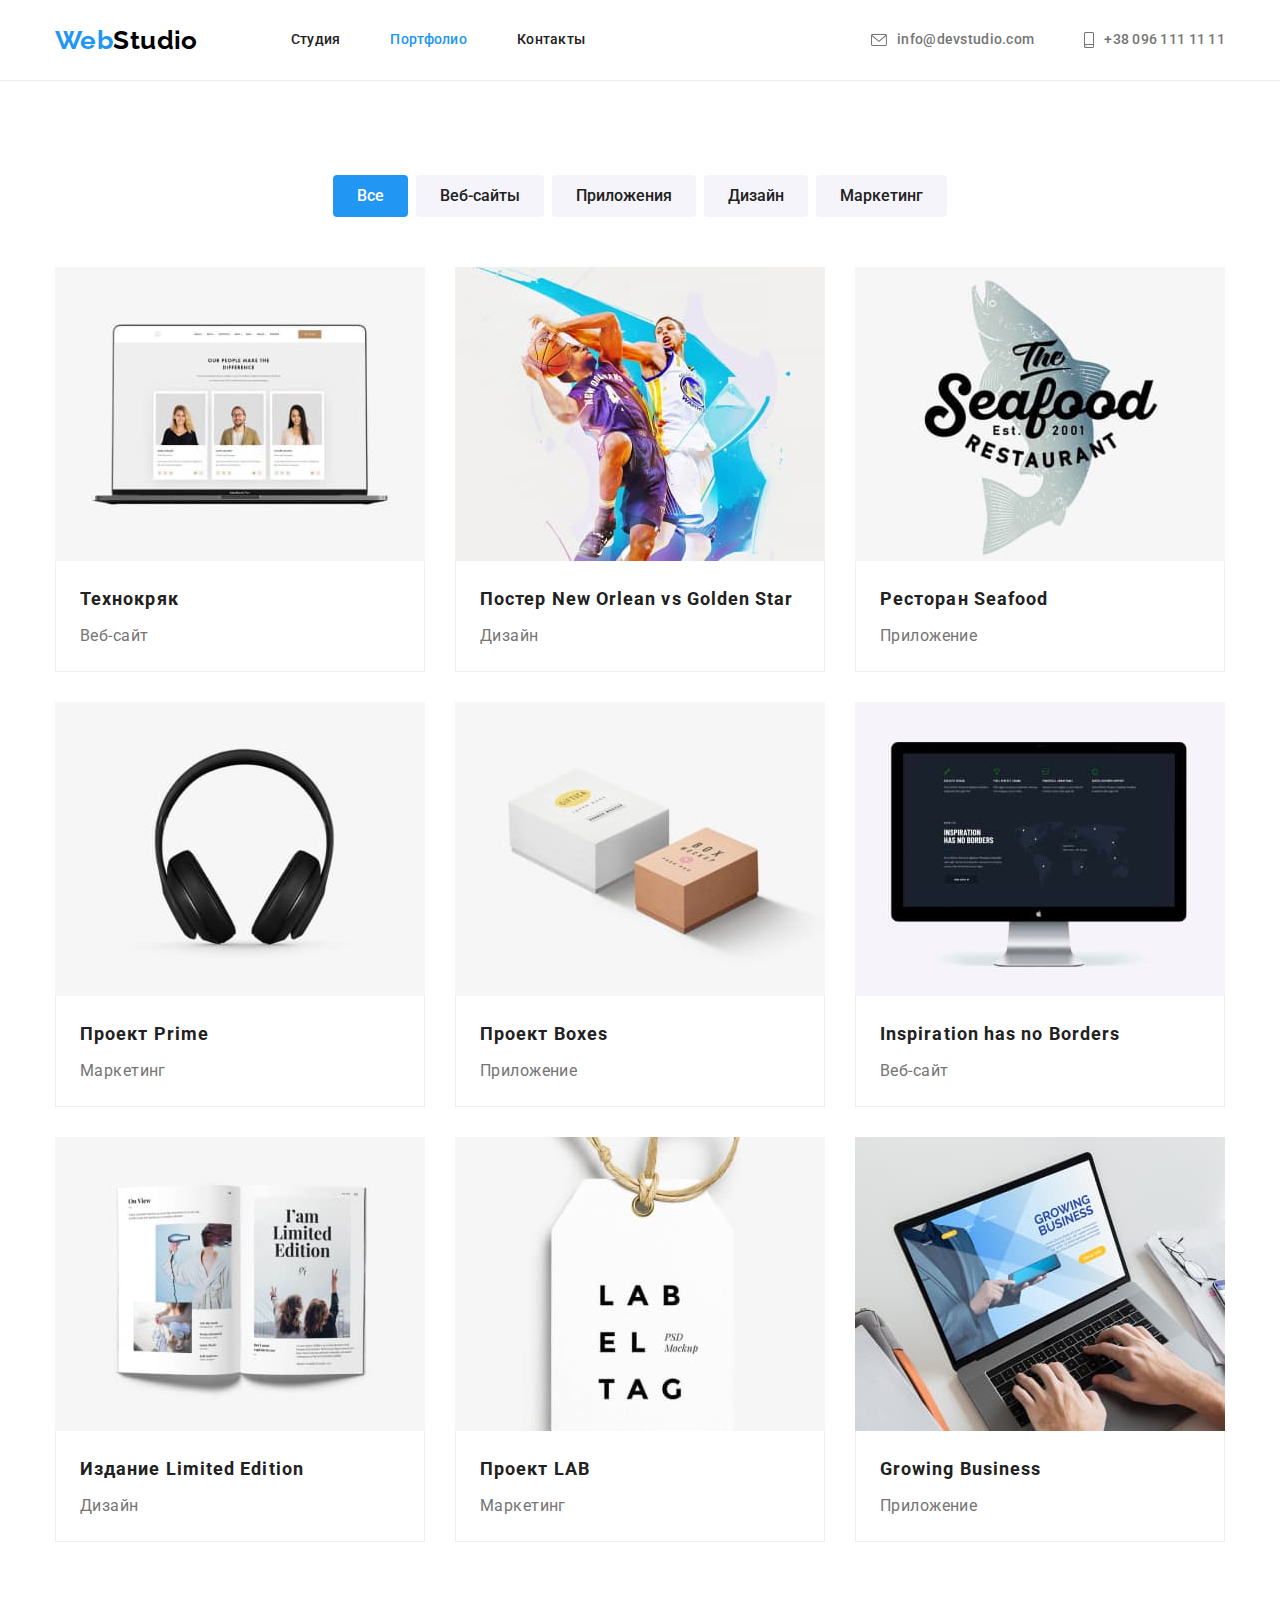
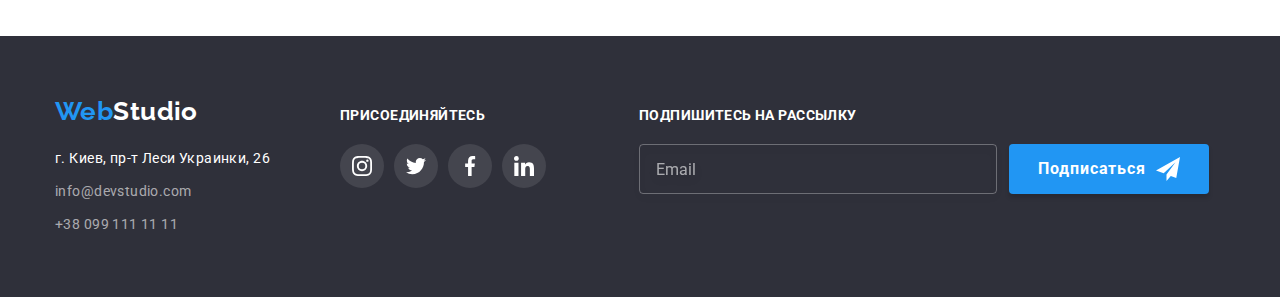
==== portfolio.html @ c987379d "Initial commit" ====
<!DOCTYPE html>
<html lang="ru">
  <head>
    <meta charset="UTF-8" />
    <meta http-equiv="X-UA-Compatible" content="IE=edge" />
    <meta name="viewport" content="width=device-width, initial-scale=1.0" />
    <title>goit-markup-hw-01</title>
    <link rel="preconnect" href="https://fonts.googleapis.com" />
    <link rel="preconnect" href="https://fonts.gstatic.com" crossorigin />

    <!-- Fonts -->
    <link
      href="https://fonts.googleapis.com/css2?family=Raleway:wght@700&family=Roboto:wght@400;500;700&display=swap"
      rel="stylesheet"
    />

    <!-- Modern normalize styles -->
    <link
      rel="stylesheet"
      href="https://cdnjs.cloudflare.com/ajax/libs/modern-normalize/1.1.0/modern-normalize.min.css"
    />

    <!-- Custom styles -->
    <link rel="stylesheet" href="./css/styles.css" />
    <link rel="stylesheet" href="./css/main.min.css" />
  </head>

  <body>
    <!--Section Header  -->

    <header class="header">
      <div class="header__wrapper container">
        <nav class="nav">
          <a class="logo header__logo link" lang="en" href="./index.html"
            ><span class="header__logo--accent">Web</span>Studio</a
          >
          <ul class="nav__list list">
            <li class="nav__item">
              <a class="nav__link link" href="./index.html">Студия </a>
            </li>
            <li class="nav__item">
              <a
                class="nav__link nav__link--current link"
                href="./portfolio.html"
                >Портфолио</a
              >
            </li>
            <li class="nav__item">
              <a class="nav__link link" href="">Контакты</a>
            </li>
          </ul>
        </nav>
        <ul class="header-contacts list">
          <li class="header-contacts__item">
            <a
              class="header-contacts__link link"
              href="mailto:info@devstudio.com"
            >
              <svg class="header-contacts__icon" width="16" height="12">
                <use href="./images/icons.svg#icon-envelope"></use>
              </svg>
              <span>info@devstudio.com</span>
            </a>
          </li>
          <li class="header-contacts__item">
            <a class="header-contacts__link link" href="tel:+380961111111">
              <svg class="header-contacts__icon" width="10" height="16">
                <use href="./images/icons.svg#icon-smartphone"></use>
              </svg>
              <span>+38 096 111 11 11</span>
            </a>
          </li>
        </ul>
      </div>
    </header>

    <!-- Section Unique  content -->

    <main>
      <!-- Examples of works -->

      <section class="works-examples">
        <div class="container">
          <h1 class="visually-hidden">Примеры работ</h1>
          <ul class="list button-list">
            <li class="button-item">
              <button class="btn-wrk-exmpl active-btn" type="button">
                Все
              </button>
            </li>
            <li class="button-item">
              <button class="btn-wrk-exmpl" type="button">Веб-сайты</button>
            </li>
            <li class="button-item">
              <button class="btn-wrk-exmpl" type="button">Приложения</button>
            </li>
            <li class="button-item">
              <button class="btn-wrk-exmpl" type="button">Дизайн</button>
            </li>
            <li class="button-item">
              <button class="btn-wrk-exmpl" type="button">Маркетинг</button>
            </li>
          </ul>
          <ul class="list card-set works-examples-list">
            <li class="container-wrk-exmpl card-set-item">
              <a
                class="work-exmpl-link link"
                href=""
                target="_blank"
                rel="noopener noreferrer"
                aria-label="пример веб-сайта"
              >
                <div class="thumb-work-exmpl">
                  <img
                    src="./images/projects/project-1.jpg"
                    alt="Проект 1"
                    width="370"
                    height="294"
                  />
                  <div class="portfolio-overlay">
                    <p class="portfolio-desc">
                      Ресурс предлагает комплексные предложения с разным уровнем
                      функционала и сервисов. Все это позволит посетителю
                      получить исчерпывающие сведения о компании или частном
                      лице.
                    </p>
                  </div>
                </div>

                <div class="examples-text">
                  <h2 class="title-wrk-exmpl">Технокряк</h2>
                  <p class="desc-wrk-exmpl">Веб-сайт</p>
                </div>
              </a>
            </li>
            <li class="container-wrk-exmpl card-set-item">
              <a
                class="work-exmpl-link link"
                href=""
                target="_blank"
                rel="noopener noreferrer"
                aria-label="пример дизайна"
              >
                <div class="thumb-work-exmpl">
                  <img
                    src="./images/projects/project-2.jpg"
                    alt="Проект 2"
                    width="370"
                    height="294"
                  />
                  <div class="portfolio-overlay">
                    <p class="portfolio-desc">
                      Ресурс предлагает комплексные предложения с разным уровнем
                      функционала и сервисов. Все это позволит посетителю
                      получить исчерпывающие сведения о компании или частном
                      лице.
                    </p>
                  </div>
                </div>
                <div class="examples-text">
                  <h2 class="title-wrk-exmpl">
                    Постер <span lang="en">New Orlean vs Golden Star</span>
                  </h2>
                  <p class="desc-wrk-exmpl">Дизайн</p>
                </div>
              </a>
            </li>
            <li class="container-wrk-exmpl card-set-item">
              <a
                class="work-exmpl-link link"
                href=""
                target="_blank"
                rel="noopener noreferrer"
                aria-label="пример приложения"
              >
                <div class="thumb-work-exmpl">
                  <img
                    src="./images/projects/project-3.jpg"
                    alt="Проект 3"
                    width="370"
                    height="294"
                  />
                  <div class="portfolio-overlay">
                    <p class="portfolio-desc">
                      Ресурс предлагает комплексные предложения с разным уровнем
                      функционала и сервисов. Все это позволит посетителю
                      получить исчерпывающие сведения о компании или частном
                      лице.
                    </p>
                  </div>
                </div>
                <div class="examples-text">
                  <h2 class="title-wrk-exmpl">
                    Ресторан <span lang="en">Seafood</span>
                  </h2>
                  <p class="desc-wrk-exmpl">Приложение</p>
                </div>
              </a>
            </li>
            <li class="container-wrk-exmpl card-set-item">
              <a
                class="work-exmpl-link link"
                href=""
                target="_blank"
                rel="noopener noreferrer"
                aria-label="пример маркетинга"
              >
                <div class="thumb-work-exmpl">
                  <img
                    src="./images/projects/project-4.jpg"
                    alt="Проект 4"
                    width="370"
                    height="294"
                  />
                  <div class="portfolio-overlay">
                    <p class="portfolio-desc">
                      Ресурс предлагает комплексные предложения с разным уровнем
                      функционала и сервисов. Все это позволит посетителю
                      получить исчерпывающие сведения о компании или частном
                      лице.
                    </p>
                  </div>
                </div>

                <div class="examples-text">
                  <h2 class="title-wrk-exmpl">
                    Проект <span lang="en">Prime</span>
                  </h2>
                  <p class="desc-wrk-exmpl">Маркетинг</p>
                </div>
              </a>
            </li>
            <li class="container-wrk-exmpl card-set-item">
              <a
                class="work-exmpl-link link"
                href=""
                target="_blank"
                rel="noopener noreferrer"
                aria-label="пример приложения"
              >
                <div class="thumb-work-exmpl">
                  <img
                    src="./images/projects/project-5.jpg"
                    alt="Проект 5"
                    width="370"
                    height="294"
                  />
                  <div class="portfolio-overlay">
                    <p class="portfolio-desc">
                      Ресурс предлагает комплексные предложения с разным уровнем
                      функционала и сервисов. Все это позволит посетителю
                      получить исчерпывающие сведения о компании или частном
                      лице.
                    </p>
                  </div>
                </div>

                <div class="examples-text">
                  <h2 class="title-wrk-exmpl">
                    Проект <span lang="en">Boxes</span>
                  </h2>
                  <p class="desc-wrk-exmpl">Приложение</p>
                </div>
              </a>
            </li>
            <li class="container-wrk-exmpl card-set-item">
              <a
                class="work-exmpl-link link"
                href=""
                target="_blank"
                rel="noopener noreferrer"
                aria-label="пример веб-сайта"
              >
                <div class="thumb-work-exmpl">
                  <img
                    src="./images/projects/project-6.jpg"
                    alt="Проект 6 "
                    width="370"
                    height="294"
                  />
                  <div class="portfolio-overlay">
                    <p class="portfolio-desc">
                      Ресурс предлагает комплексные предложения с разным уровнем
                      функционала и сервисов. Все это позволит посетителю
                      получить исчерпывающие сведения о компании или частном
                      лице.
                    </p>
                  </div>
                </div>

                <div class="examples-text">
                  <h2 class="title-wrk-exmpl" lang="en">
                    Inspiration has no Borders
                  </h2>
                  <p class="desc-wrk-exmpl">Веб-сайт</p>
                </div>
              </a>
            </li>
            <li class="container-wrk-exmpl card-set-item">
              <a
                class="work-exmpl-link link"
                href=""
                target="_blank"
                rel="noopener noreferrer"
                aria-label="пример дизайна"
              >
                <div class="thumb-work-exmpl">
                  <img
                    src="./images/projects/project-7.jpg"
                    alt="Проект 7"
                    width="370"
                    height="294"
                  />
                  <div class="portfolio-overlay">
                    <p class="portfolio-desc">
                      Ресурс предлагает комплексные предложения с разным уровнем
                      функционала и сервисов. Все это позволит посетителю
                      получить исчерпывающие сведения о компании или частном
                      лице.
                    </p>
                  </div>
                </div>
                <div class="examples-text">
                  <h2 class="title-wrk-exmpl">
                    Издание <span lang="en">Limited Edition</span>
                  </h2>
                  <p class="desc-wrk-exmpl">Дизайн</p>
                </div>
              </a>
            </li>
            <li class="container-wrk-exmpl card-set-item">
              <a
                class="work-exmpl-link link"
                href=""
                target="_blank"
                rel="noopener noreferrer"
                aria-label="пример маркетинга"
              >
                <div class="thumb-work-exmpl">
                  <img
                    src="./images/projects/project-8.jpg"
                    alt="Проект 8"
                    width="370"
                    height="294"
                  />
                  <div class="portfolio-overlay">
                    <p class="portfolio-desc">
                      Ресурс предлагает комплексные предложения с разным уровнем
                      функционала и сервисов. Все это позволит посетителю
                      получить исчерпывающие сведения о компании или частном
                      лице.
                    </p>
                  </div>
                </div>
                <div class="examples-text">
                  <h2 class="title-wrk-exmpl">
                    Проект <span lang="en">LAB</span>
                  </h2>
                  <p class="desc-wrk-exmpl">Маркетинг</p>
                </div>
              </a>
            </li>
            <li class="container-wrk-exmpl card-set-item">
              <a
                class="work-exmpl-link link"
                href=""
                target="_blank"
                rel="noopener noreferrer"
                aria-label="пример приложения"
              >
                <div class="thumb-work-exmpl">
                  <img
                    src="./images/projects/project-9.jpg"
                    alt="Проект 9"
                    width="370"
                    height="294"
                  />
                  <div class="portfolio-overlay">
                    <p class="portfolio-desc">
                      Ресурс предлагает комплексные предложения с разным уровнем
                      функционала и сервисов. Все это позволит посетителю
                      получить исчерпывающие сведения о компании или частном
                      лице.
                    </p>
                  </div>
                </div>
                <div class="examples-text">
                  <h2 class="title-wrk-exmpl" lang="en">Growing Business</h2>
                  <p class="desc-wrk-exmpl">Приложение</p>
                </div>
              </a>
            </li>
          </ul>
        </div>
      </section>
    </main>

    <!-- Section Footer -->

    <footer class="footer">
      <div class="container">
        <div class="footer__wrapper">
          <div class="fotter__contacts">
            <a class="logo logo__footer link" lang="en" href="./index.html"
              ><span class="logo__footer--accent">Web</span>Studio</a
            >
            <address class="address">
              <ul class="address__list list">
                <li class="address__item">
                  <a
                    class="address__link link"
                    href="https://goo.gl/maps/PPFv1zaZSDfDvedT9"
                    target="_blank"
                    rel="noopener noreferrer"
                  >
                    г. Киев, пр-т Леси Украинки, 26</a
                  >
                </li>
                <li class="address__item">
                  <a class="footer__link link" href="mailto:info@devstudio.com"
                    >info@devstudio.com</a
                  >
                </li>
                <li class="address__item">
                  <a class="footer__link link" href="tel:+380991111111"
                    >+38 099 111 11 11</a
                  >
                </li>
              </ul>
            </address>
          </div>
          <div class="footer__socmedia">
            <strong class="footer__text">Присоединяйтесь</strong>
            <ul class="social-media list">
              <li class="social-media__item">
                <a
                  class="social-media__link social-media__link--light link"
                  href=""
                  target="_blank"
                  rel="noopener noreferrer"
                  aria-label="instagram"
                >
                  <svg class="social-media__icon" width="20" height="20">
                    <use href="./images/icons.svg#icon-instagram"></use>
                  </svg>
                </a>
              </li>
              <li class="social-media__item">
                <a
                  class="social-media__link social-media__link--light link"
                  href=""
                  target="_blank"
                  rel="noopener noreferrer"
                  aria-label="twitter"
                >
                  <svg class="social-media__icon" width="20" height="20">
                    <use href="./images/icons.svg#icon-twitter"></use>
                  </svg>
                </a>
              </li>
              <li class="social-media__item">
                <a
                  class="social-media__link social-media__link--light link"
                  href=""
                  target="_blank"
                  rel="noopener noreferrer"
                  aria-label="facebook"
                >
                  <svg class="social-media__icon" width="20" height="20">
                    <use href="./images/icons.svg#icon-facebook"></use>
                  </svg>
                </a>
              </li>
              <li class="social-media__item">
                <a
                  class="social-media__link social-media__link--light link"
                  href=""
                  target="_blank"
                  rel="noopener noreferrer"
                  aria-label="linkedin"
                >
                  <svg class="social-media__icon" width="20" height="20">
                    <use href="./images/icons.svg#icon-linkedin"></use>
                  </svg>
                </a>
              </li>
            </ul>
          </div>
          <div class="form-wrapper">
            <strong class="form-wrapper__text">Подпишитесь на рассылку</strong>
            <form class="form-subscribe">
              <label>
                <input
                  type="email"
                  name="email-subscribe"
                  class="form-subscribe__email"
                  placeholder="Email"
                />
              </label>

              <button type="submit" class="button form-subscribe__button">
                <span>Подписаться</span>
                <svg class="form-subscribe__icon" width="24" height="24">
                  <use href="./images/icons.svg#icon-footer"></use>
                </svg>
              </button>
            </form>
          </div>
        </div>
      </div>
    </footer>
  </body>
</html>
---- css/styles.css ----
/* utilitas */

.container {
  width: 1200px;
  padding-left: 15px;
  padding-right: 15px;
  margin-left: auto;
  margin-right: auto;
}

.section {
  padding-top: 94px;
  padding-bottom: 94px;
}

/* .current-link {
  position: relative;

  color: var(--accent-txt-cl);
  display: flex;
  align-items: center;
}

.current-link::after {
  content: "";

  position: absolute;
  bottom: 0;
  left: 0;

  width: 100%;
  height: 4px;

  display: inline-block;

  background-color: var(--btn-cl);

  border-radius: 2px;
} */

/* .section-title {
  font-size: 36px;
  line-height: 1.17;
  text-align: center;
  color: var(--secondary-txt-cl);
} */

/* .about__title {
  margin-bottom: 50px;
} */

/* .visually-hidden {
  position: absolute;
  width: 1px;
  height: 1px;
  margin: -1px;
  border: 0;
  padding: 0;

  white-space: nowrap;
  clip-path: inset(100%);
  clip: rect(0 0 0 0);
  overflow: hidden;
} */

/* .card-set {
  display: flex;
  flex-wrap: wrap;
  gap: var(--indent);
}

.card-set__item {
  flex-basis: calc((100% - var(--indent) * var(--items)) / var(--items));
} */

/* .features__iconfill {
  display: flex;
  align-items: center;
  justify-content: center;
  margin-bottom: 30px;

  width: 270px;
  height: 120px;

  background-color: #f5f4fa;
  border-radius: 4px;
} */

/*  common header*/
/* .header {
  border-bottom: 1px solid #ececec;
}

.header__wrapper {
  display: flex;
  align-items: center;
}

.nav {
  display: flex;
  align-items: center;
} */

/* .logo {
  font-family: var(--secondary-font), sans-serif;
  font-weight: 700;
  font-size: 26px;
  line-height: 1.19;
}

.header__logo {
  color: var(--dark-txt-cl);
}

.header__logo--accent {
  color: var(--accent-txt-cl);
} */

/* .nav__list {
  display: flex;
  margin-left: 93px;
}

.nav__item {
  margin-right: 50px;
}
.nav__item:last-child {
  margin-right: 0;
}

.nav__link {
  display: block;
  padding-top: 32px;
  padding-bottom: 32px;

  font-weight: 500;
  line-height: 1.14;
  letter-spacing: 0.02em;
  color: var(--secondary-txt-cl);

  transition: color var(--anim);
}

.nav__link--current {
  color: var(--accent-txt-cl);
}

.nav__link:hover,
.nav__link:focus {
  color: var(--accent-txt-cl);
}

.header-contacts {
  display: flex;
  align-items: center;
  margin-left: auto;
}

.header-contacts__item:not(:last-child) {
  margin-right: 50px;
}

.header-contacts__link {
  display: flex;
  align-items: center;
  padding-top: 32px;
  padding-bottom: 32px;

  font-weight: 500;
  line-height: 1.14;
  letter-spacing: 0.02em;
  color: var(--main-txt-cl);

  fill: #757575;

  transition: color var(--anim), fill var(--anim);
}

.header-contacts__link:hover,
.header-contacts__link:focus {
  color: var(--accent-txt-cl);

  fill: var(--accent-txt-cl);
}

.header-contacts__icon {
  margin-right: 10px;
} */

/* common footer */

/* .footer {
  padding: 60px 0px;

  background-color: #2f303a;
}

.footer__wrapper {
  display: flex;
  align-items: baseline;
}

.address__item:not(:last-child) {
  margin-bottom: 9px;
}

.logo__footer {
  display: inline-flex;
  margin-bottom: 20px;
  color: var(--white-txt-cl);
}

.logo__footer--accent {
  color: var(--accent-txt-cl);
}

.address {
  font-style: normal;
}

.address__link {
  color: var(--white-txt-cl);
}

.footer__link {
  color: rgba(255, 255, 255, 0.6);
  transition: color var(--anim);
}

.footer__link:hover,
.footer__link:focus {
  color: var(--accent-txt-cl);
}

.footer__socmedia {
  margin-left: 70px;
}

.footer__text {
  display: block;
  font-weight: 700;
  line-height: 1.14;
  text-transform: uppercase;

  margin-bottom: 20px;
  color: var(--main-bg-cl);
}

.form-wrapper {
  margin-left: 93px;
}

.form-wrapper__text {
  display: inline-block;

  margin-bottom: 20px;

  line-height: 1.14;
  text-transform: uppercase;

  color: var(--white-txt-cl);
}

.form-subscribe {
  display: flex;
  justify-content: center;
  align-items: center;

  gap: 12px;
}

.form-subscribe__email {
  width: 358px;
  height: 50px;

  padding: 15px 16px;

  background-color: transparent;
  outline: transparent;

  border: 1px solid rgba(255, 255, 255, 0.3);
  filter: drop-shadow(0px 4px 4px rgba(0, 0, 0, 0.15));
  border-radius: 4px;

  font-size: 16px;
  line-height: 1.25;

  display: flex;
  align-items: center;

  color: var(--white-txt-cl);

  cursor: pointer;
}

.form-subscribe__email::placeholder {
  font-size: 16px;
  line-height: 1.25;

  display: flex;
  align-items: center;

  color: rgba(255, 255, 255, 0.6);
}

.form-subscribe__button {
  display: flex;
  justify-content: center;
  align-items: center;
  gap: 10px;

  min-height: 50px;
} */

/* index.html */

/*  section hero*/
/* .hero {
  padding-top: 200px;
  padding-bottom: 200px;

  max-width: 1600px;
  margin-left: auto;
  margin-right: auto;

  background-color: var(--dark-bg-cl);

  background-image: linear-gradient(
      to right,
      rgba(47, 48, 58, 0.4),
      rgba(47, 48, 58, 0.4)
    ),
    url(../images/hero-bg-img/hero-bg-img.png);
  background-repeat: no-repeat;
  background-position: center;
  background-size: cover;
}

.hero__title {
  width: 696px;
  margin-left: auto;
  margin-right: auto;
  margin-bottom: 30px;

  font-weight: 900;
  font-size: 44px;
  line-height: 1.36;
  text-align: center;
  letter-spacing: 0.06em;
  text-transform: uppercase;
  color: var(--white-txt-cl);
}

.hero__button {
  padding: 10px 32px;
}

.hero__button:hover,
.hero__button:focus {
  background-color: var(--btn-active-cl);
} */

/* modal window*/
/* .backdrop {
  position: fixed;
  top: 0;
  left: 0;

  z-index: 1000;

  width: 100%;
  height: 100%;

  background-color: rgba(0, 0, 0, 0.2);

  opacity: 1;
  visibility: visible;
  pointer-events: initial;

  transition: opacity var(--anim), visibility var(--anim);
}

.backdrop.is-hidden {
  opacity: 0;
  visibility: hidden;
  pointer-events: none;
}

.backdrop.is-hidden .modal {
  transform: translate(-50%, -50%) scale(0.75);
} */
/* 
.modal {
  padding: 40px;
  position: absolute;

  top: 50%;
  left: 50%;

  transform: translate(-50%, -50%) scale(1);

  width: 528px;

  background-color: #ffffff;

  box-shadow: 0px 1px 3px rgba(0, 0, 0, 0.12), 0px 1px 1px rgba(0, 0, 0, 0.14),
    0px 2px 1px rgba(0, 0, 0, 0.2);

  border-radius: 4px;

  transition: transform var(--anim);
} */

/* .contact-form {
  height: 100%;
}

.contact-form-wrapper {
  margin-bottom: 20px;
} */
/* 
.modal-close-btn {
  position: absolute;
  top: 8px;
  right: 8px;

  display: flex;
  align-items: center;
  justify-content: center;

  padding: 0;
  width: 30px;
  height: 30px;

  fill: #000000;

  background-color: var(--main-bg-cl);

  border-radius: 50%;

  border: 1px solid rgba(0, 0, 0, 0.1);

  cursor: pointer;
}

.modal-close-btn:hover,
.modal-close-btn:focus {
  fill: var(--btn-cl);
} */

/* .contact-form-icon {
  position: absolute;
  top: 11px;
  bottom: 11px;
  left: 12px;
  right: 12px;
  transform: translateY(100%);

  transition: fill var(--anim);
}

.contact-form-input:focus + .contact-form-icon {
  fill: var(--btn-cl);
} */

/* .modal-text {
  display: block;

  margin-bottom: 12px;

  font-weight: 700;
  font-size: 20px;
  line-height: 1.15;
  text-align: center;

  color: var(--secondary-txt-cl);
} */

.text-wrapper {
  margin-bottom: 12px;
}

/* .contact-form {
  display: inline-block;
}
.contact-form-group {
  display: block;
  position: relative;

  margin-bottom: 10px;
} */
/* 
.contact-form-input {
  width: 448px;
  height: 40px;
  padding-right: 5px;
  padding-left: 42px;
  background-color: transparent;
  outline: transparent;

  color: var(--secondary-txt-cl);

  border: 1px solid rgba(33, 33, 33, 0.2);
  border-radius: 4px;

  transition: border-color var(--anim);
}

.contact-form-input:focus {
  border-color: var(--btn-cl);
} */

/* .contact-form-textarea {
  display: block;
  resize: none;
  width: 100%;
  height: 120px;
  padding: 12px 16px;

  background-color: transparent;
  outline: transparent;

  border: 1px solid rgba(33, 33, 33, 0.2);
  border-radius: 4px;

  transition: border-color var(--anim);
}

.contact-form-textarea::placeholder {
  font-size: 14px;
  line-height: 1.17;
  letter-spacing: 0.01em;

  color: rgba(117, 117, 117, 0.5);

  transition: border-color var(--anim);
}

.contact-form-textarea:focus {
  border-color: var(--btn-cl);
} */

/* .contact-form-label {
  display: block;
  margin-bottom: 4px;

  font-size: 12px;
  line-height: 1.17;
  letter-spacing: 0.01em;
} */
/* 
.form-checkbox {
  display: flex;
  justify-content: center;
  align-items: center;
  gap: 8px;
  margin-bottom: 30px;
}

.form-checkbox-icon {
  display: flex;
  align-items: center;
  justify-content: center;

  fill: var(--main-bg-cl);
  border: 2px solid #212121;
  border-radius: 2px;

  transition: fill var(--anim), background-color var(--anim), border var(--anim);
}

.form-checkbox-input:checked + .form-checkbox-icon {
  fill: var(--main-bg-cl);
  background-color: var(--btn-cl);
  border: var(--btn-cl);
}

.form-checkbox-agreement {
  user-select: none;
}

.form-checkbox-agreement-link {
  text-decoration-line: underline;

  color: var(--accent-txt-cl);
} */
/* 
.form-btn {
  display: block;
  padding: 10px 55px;
  margin-right: auto;
  margin-left: auto;
  min-width: 200px;

  font-family: inherit;
  font-weight: 700;
  font-size: 16px;
  line-height: 1.88;
  letter-spacing: 0.06em;

  color: var(--white-txt-cl);

  border-radius: 4px;
  box-shadow: 0px 4px 4px rgba(0, 0, 0, 0.15);
  border: transparent;
  background-color: var(--btn-cl);

  cursor: pointer;

  transition: background-color var(--anim);
}

.form-btn:hover,
.form-btn:focus {
  background-color: var(--btn-active-cl);
} */

/* section features */

/* .title {
  font-size: 14px;
  text-transform: uppercase;
  line-height: 1.14;
}

.features__title {
  margin-bottom: 10px;
}

.title--black {
  color: var(--secondary-txt-cl);
} */

/* section about */
/* .section__about {
  padding-top: 0;
}

.about__list {
  --items: 3;
}

.about__item {
  position: relative;
}

.about__img {
  display: block;
}

.about__desc {
  position: absolute;
  bottom: 0;

  width: 100%;
  height: 70px;

  display: flex;
  justify-content: center;
  align-items: center;

  font-weight: 700;
  line-height: 1.14;
  text-align: center;
  text-transform: uppercase;

  color: var(--white-txt-cl);

  background-color: rgba(47, 48, 58, 0.8);
}

/* section team */
/* .team {
  background-color: var(--grey-bg-cl);
}

.team__title {
  margin-bottom: 50px;
}

.team__item {
  border-radius: 0px 0px 4px 4px;
  box-shadow: 0px 1px 3px rgba(0, 0, 0, 0.12), 0px 1px 1px rgba(0, 0, 0, 0.14),
    0px 2px 1px rgba(0, 0, 0, 0.2);

  background-color: var(--main-bg-cl);
}

.team__wrapper {
  padding: 30px 0px;
}

.team__subtitle {
  margin-bottom: 10px;

  font-weight: 500;
  font-size: 16px;
  line-height: 1.19;
  text-align: center;
  color: var(--secondary-txt-cl);
}

.team__position {
  margin-bottom: 16px;

  font-size: 16px;
  line-height: 1.19;
  text-align: center;
  color: var(--main-txt-cl);
}

.social-media {
  display: flex;
  justify-content: center;
}

.social-media__item:not(:last-child) {
  margin-right: 10px;
}

.social-media__link {
  display: flex;
  align-items: center;
  justify-content: center;
  width: 44px;
  height: 44px;

  border-radius: 50%;

  transition: background-color var(--anim), color var(--anim);
}

.social-media__link--grey {
  color: #afb1b8;
  background-color: #ffffff;
}

.social-media__link--light {
  color: #ffffff;
  background-color: rgba(255, 255, 255, 0.1);
}

.social-media__link:hover,
.social-media__link:focus {
  color: #ffffff;
  background-color: var(--btn-cl);
}

.social-media__icon {
  width: 20px;
  height: 20px;

  fill: currentColor;
}  */

/* section clients */
/* 
.clients__title {
  margin-bottom: 50px;
}

.clients__wrapper {
  display: flex;
  justify-content: center;
  gap: 30px;
}

.clients__iconfill {
  width: 170px;
  height: 92px;
}

.clients__link {
  display: flex;
  justify-content: center;
  align-items: center;

  width: 100%;
  height: 100%;

  color: #afb1b8;

  border: 1px solid #afb1b8;
  border-radius: 4px;

  transition: color var(--anim), border var(--anim);
}

.clients__link:hover,
.clients__link:focus {
  color: var(--accent-txt-cl);
  border: 1px solid #2196f3;
}

.clients__icon {
  fill: currentColor;
} */

/* portfolio.html */

/* work examples */

/* .button-list {
  display: flex;
  justify-content: center;

  margin-bottom: 50px;
}

.button-item:not(:last-child) {
  margin-right: 8px;
} */

.works-examples-list {
  --items: 3;
}
/* 
.btn-wrk-exmpl {
  padding: 6px 22px;

  font-family: inherit;
  font-weight: 500;
  font-size: 16px;
  line-height: 1.62;
  text-align: center;
  color: var(--secondary-txt-cl);

  border-radius: 4px;
  border-color: transparent;

  background-color: var(--grey-bg-cl);

  cursor: pointer;

  transition: color var(--anim), background-color var(--anim),
    box-shadow var(--anim);
}

.btn-wrk-exmpl:hover,
.btn-wrk-exmpl:focus {
  color: var(--white-txt-cl);
  background-color: var(--btn-cl);
  box-shadow: 0px 3px 1px rgba(0, 0, 0, 0.1), 0px 1px 2px rgba(0, 0, 0, 0.08),
    0px 2px 2px rgba(0, 0, 0, 0.12);
}

.active-btn {
  color: var(--white-txt-cl);
  background-color: var(--btn-cl);
} */

.container-wrk-exmpl {
  background-color: var(--main-bg-cl);

  cursor: pointer;
}

.work-exmpl-link {
  display: block;

  transition: transform var(--anim), box-shadow var(--anim);
}

.work-exmpl-link:hover .portfolio-overlay,
.work-exmpl-link:focus .portfolio-overlay {
  transform: translateY(0);
}

.work-exmpl-link:hover,
.work-exmpl-link:focus {
  box-shadow: 0px 1px 1px rgba(0, 0, 0, 0.12), 0px 4px 4px rgba(0, 0, 0, 0.06),
    1px 4px 6px rgba(0, 0, 0, 0.16);
}

.thumb-work-exmpl {
  position: relative;
  overflow: hidden;
}

.examples-text {
  padding: 20px 24px;

  border: 1px solid #eeeeee;
  border-top: 0px;
}

.title-wrk-exmpl {
  margin-bottom: 4px;

  font-size: 18px;
  line-height: 2;
  letter-spacing: 0.06em;
  color: var(--secondary-txt-cl);
}

.desc-wrk-exmpl {
  font-size: 16px;
  line-height: 1.88;
  color: var(--main-txt-cl);
}

.portfolio-overlay {
  position: absolute;
  top: 0;
  left: 0;

  display: flex;
  align-items: center;
  justify-content: center;
  padding: 63px 24px;

  transform: translateY(100%);
  backdrop-filter: blur(5px);
  background-color: rgba(33, 150, 243, 0.9);

  transition: transform 250ms cubic-bezier(0.4, 0, 0.2, 1);

  width: 100%;
  height: 100%;
}

.portfolio-desc {
  font-size: 18px;
  line-height: 1.56;
  color: var(--white-txt-cl);
}
---- css/main.min.css ----
:root{--main-font: "Roboto";--secondary-font: "Raleway";--main-txt-cl: #757575;--secondary-txt-cl: #212121;--dark-txt-cl: #000000;--white-txt-cl: #ffffff;--accent-txt-cl: #2196f3;--main-bg-cl: #ffffff;--grey-bg-cl: #f5f4fa;--dark-bg-cl: #2f303a;--btn-cl: #2196f3;--btn-active-cl: #188ce8;--items: 4;--indent: 30px;--anim: 250ms cubic-bezier(0.4, 0, 0.2, 1)}.visually-hidden{position:absolute;width:1px;height:1px;margin:-1px;border:0;padding:0;white-space:nowrap;-webkit-clip-path:inset(100%);clip-path:inset(100%);clip:rect(0 0 0 0);overflow:hidden}.clients,.works-examples,.team,.about,.features,.hero{padding-top:94px;padding-bottom:94px}body{font-family:var(--main-font),sans-serif;font-size:14px;line-height:1.71;color:var(--main-txt-cl);letter-spacing:.03em;background-color:var(--main-bg-cl)}body.no-scroll{overflow:hidden}.link{text-decoration:none}.list{list-style:none;margin:0;padding:0}h1,h2,h3,h4,p{margin:0}img{display:block;max-width:100%;height:auto}.card-set{display:-webkit-box;display:-ms-flexbox;display:flex;-ms-flex-wrap:wrap;flex-wrap:wrap;gap:var(--indent)}.card-set__item{-ms-flex-preferred-size:calc((100% - var(--indent)*var(--items))/var(--items));flex-basis:calc((100% - var(--indent)*var(--items))/var(--items))}.button{display:inline-block;margin-right:auto;margin-left:auto;min-width:200px;border-radius:4px;-webkit-box-shadow:0px 4px 4px rgba(0,0,0,.15);box-shadow:0px 4px 4px rgba(0,0,0,.15);border:rgba(0,0,0,0);background-color:var(--btn-cl);cursor:pointer;-webkit-transition:background-color var(--anim);transition:background-color var(--anim);font-family:inherit;font-weight:700;font-size:16px;line-height:1.88;display:-webkit-box;display:-ms-flexbox;display:flex;-webkit-box-align:center;-ms-flex-align:center;align-items:center;text-align:center;letter-spacing:.06em;color:var(--white-txt-cl)}.button .hero__button{padding:10px 32px}.button .hero__button:hover,.button .hero__button:focus{background-color:var(--btn-active-cl)}.container{width:1200px;padding-left:15px;padding-right:15px;margin-left:auto;margin-right:auto}.section{padding-top:94px;padding-bottom:94px}.current-link{position:relative;color:var(--accent-txt-cl);display:-webkit-box;display:-ms-flexbox;display:flex;-webkit-box-align:center;-ms-flex-align:center;align-items:center}.current-link::after{content:"";position:absolute;bottom:0;left:0;width:100%;height:4px;display:inline-block;background-color:var(--btn-cl);border-radius:2px}.section-title{font-size:36px;line-height:1.17;text-align:center;color:var(--secondary-txt-cl)}.social-media{display:-webkit-box;display:-ms-flexbox;display:flex;-webkit-box-pack:center;-ms-flex-pack:center;justify-content:center}.social-media__item:not(:last-child){margin-right:10px}.social-media__link{display:-webkit-box;display:-ms-flexbox;display:flex;-webkit-box-align:center;-ms-flex-align:center;align-items:center;-webkit-box-pack:center;-ms-flex-pack:center;justify-content:center;width:44px;height:44px;border-radius:50%;-webkit-transition:background-color var(--anim),color var(--anim);transition:background-color var(--anim),color var(--anim)}.social-media__link:hover,.social-media__link:focus{color:#fff;background-color:var(--btn-cl)}.social-media__link--grey{color:#afb1b8;background-color:#fff}.social-media__link--light{color:#fff;background-color:rgba(255,255,255,.1)}.social-media__icon{width:20px;height:20px;fill:currentColor}.logo{font-family:var(--secondary-font),sans-serif;font-weight:700;font-size:26px;line-height:1.19}.logo__footer{display:-webkit-inline-box;display:-ms-inline-flexbox;display:inline-flex;margin-bottom:20px;color:var(--white-txt-cl)}.logo__footer--accent{color:var(--accent-txt-cl)}.header__logo{color:var(--dark-txt-cl)}.header__logo--accent{color:var(--accent-txt-cl)}.form-wrapper{margin-left:93px}.form-wrapper__text{display:inline-block;margin-bottom:20px;line-height:1.14;text-transform:uppercase;color:var(--white-txt-cl)}.form-subscribe{display:-webkit-box;display:-ms-flexbox;display:flex;-webkit-box-pack:center;-ms-flex-pack:center;justify-content:center;-webkit-box-align:center;-ms-flex-align:center;align-items:center;gap:12px}.form-subscribe__button{display:-webkit-box;display:-ms-flexbox;display:flex;-webkit-box-pack:center;-ms-flex-pack:center;justify-content:center;-webkit-box-align:center;-ms-flex-align:center;align-items:center;gap:10px;min-height:50px}.form-subscribe__email{width:358px;height:50px;padding:15px 16px;background-color:rgba(0,0,0,0);outline:rgba(0,0,0,0);border:1px solid rgba(255,255,255,.3);-webkit-filter:drop-shadow(0px 4px 4px rgba(0, 0, 0, 0.15));filter:drop-shadow(0px 4px 4px rgba(0, 0, 0, 0.15));border-radius:4px;font-size:16px;line-height:1.25;display:-webkit-box;display:-ms-flexbox;display:flex;-webkit-box-align:center;-ms-flex-align:center;align-items:center;color:var(--white-txt-cl);cursor:pointer}.form-subscribe__email::-webkit-input-placeholder{font-size:16px;line-height:1.25;display:-webkit-box;display:flex;-webkit-box-align:center;align-items:center;color:rgba(255,255,255,.6)}.form-subscribe__email::-moz-placeholder{font-size:16px;line-height:1.25;display:flex;align-items:center;color:rgba(255,255,255,.6)}.form-subscribe__email:-ms-input-placeholder{font-size:16px;line-height:1.25;display:-ms-flexbox;display:flex;-ms-flex-align:center;align-items:center;color:rgba(255,255,255,.6)}.form-subscribe__email::-ms-input-placeholder{font-size:16px;line-height:1.25;display:-ms-flexbox;display:flex;-ms-flex-align:center;align-items:center;color:rgba(255,255,255,.6)}.form-subscribe__email::placeholder{font-size:16px;line-height:1.25;display:-webkit-box;display:-ms-flexbox;display:flex;-webkit-box-align:center;-ms-flex-align:center;align-items:center;color:rgba(255,255,255,.6)}.form-btn{display:block;margin-right:auto;margin-left:auto;min-width:200px;border-radius:4px;-webkit-box-shadow:0px 4px 4px rgba(0,0,0,.15);box-shadow:0px 4px 4px rgba(0,0,0,.15);border:rgba(0,0,0,0);background-color:var(--btn-cl);cursor:pointer;-webkit-transition:background-color var(--anim);transition:background-color var(--anim);padding:10px 52px;font-family:inherit;font-weight:700;font-size:16px;line-height:1.88;letter-spacing:.06em;color:var(--white-txt-cl)}.form-btn:hover,.form-btn:focus{background-color:var(--btn-active-cl)}.form-checkbox{display:-webkit-box;display:-ms-flexbox;display:flex;-webkit-box-pack:center;-ms-flex-pack:center;justify-content:center;-webkit-box-align:center;-ms-flex-align:center;align-items:center;gap:8px;margin-bottom:30px}.form-checkbox-icon{display:-webkit-box;display:-ms-flexbox;display:flex;-webkit-box-align:center;-ms-flex-align:center;align-items:center;-webkit-box-pack:center;-ms-flex-pack:center;justify-content:center;fill:var(--main-bg-cl);border:2px solid #212121;border-radius:2px;-webkit-transition:fill var(--anim),background-color var(--anim),border var(--anim);transition:fill var(--anim),background-color var(--anim),border var(--anim)}.form-checkbox-input:checked+.form-checkbox-icon{fill:var(--main-bg-cl);background-color:var(--btn-cl);border:var(--btn-cl)}.form-checkbox-agreement{-webkit-user-select:none;-moz-user-select:none;-ms-user-select:none;user-select:none}.form-checkbox-agreement-link{-webkit-text-decoration-line:underline;text-decoration-line:underline;color:var(--accent-txt-cl)}.contact-form{height:100%;display:inline-block}.contact-form-wrapper{margin-bottom:20px}.contact-form-group{display:block;position:relative;margin-bottom:10px}.contact-form-icon{position:absolute;top:11px;bottom:11px;left:12px;right:12px;-webkit-transform:translateY(100%);transform:translateY(100%);-webkit-transition:fill var(--anim);transition:fill var(--anim)}.contact-form-input:focus+.contact-form-icon{fill:var(--btn-cl)}.contact-form-input{width:448px;height:40px;padding-right:5px;padding-left:42px;background-color:rgba(0,0,0,0);outline:rgba(0,0,0,0);color:var(--secondary-txt-cl);border:1px solid rgba(33,33,33,.2);border-radius:4px;-webkit-transition:border-color var(--anim);transition:border-color var(--anim)}.contact-form-input:focus{border-color:var(--btn-cl)}.contact-form-label{display:block;margin-bottom:4px;font-size:12px;line-height:1.17;letter-spacing:.01em}.contact-form-textarea{display:block;resize:none;width:100%;height:120px;padding:12px 16px;background-color:rgba(0,0,0,0);outline:rgba(0,0,0,0);border:1px solid rgba(33,33,33,.2);border-radius:4px;-webkit-transition:border-color var(--anim);transition:border-color var(--anim)}.contact-form-textarea:focus{border-color:var(--btn-cl)}.contact-form-textarea::-webkit-input-placeholder{font-size:14px;line-height:1.17;letter-spacing:.01em;color:rgba(117,117,117,.5);-webkit-transition:border-color var(--anim);transition:border-color var(--anim)}.contact-form-textarea::-moz-placeholder{font-size:14px;line-height:1.17;letter-spacing:.01em;color:rgba(117,117,117,.5);-moz-transition:border-color var(--anim);transition:border-color var(--anim)}.contact-form-textarea:-ms-input-placeholder{font-size:14px;line-height:1.17;letter-spacing:.01em;color:rgba(117,117,117,.5);-ms-transition:border-color var(--anim);transition:border-color var(--anim)}.contact-form-textarea::-ms-input-placeholder{font-size:14px;line-height:1.17;letter-spacing:.01em;color:rgba(117,117,117,.5);-ms-transition:border-color var(--anim);transition:border-color var(--anim)}.contact-form-textarea::placeholder{font-size:14px;line-height:1.17;letter-spacing:.01em;color:rgba(117,117,117,.5);-webkit-transition:border-color var(--anim);transition:border-color var(--anim)}.backdrop{position:fixed;top:0;left:0;z-index:1000;width:100%;height:100%;background-color:rgba(0,0,0,.2);opacity:1;visibility:visible;pointer-events:initial;-webkit-transition:opacity var(--anim),visibility var(--anim);transition:opacity var(--anim),visibility var(--anim)}.backdrop.is-hidden{opacity:0;visibility:hidden;pointer-events:none}.backdrop.is-hidden .modal{-webkit-transform:translate(-50%, -50%) scale(0.75);transform:translate(-50%, -50%) scale(0.75)}.modal{padding:40px;position:absolute;top:50%;left:50%;-webkit-transform:translate(-50%, -50%) scale(1);transform:translate(-50%, -50%) scale(1);width:528px;background-color:#fff;-webkit-box-shadow:0px 1px 3px rgba(0,0,0,.12),0px 1px 1px rgba(0,0,0,.14),0px 2px 1px rgba(0,0,0,.2);box-shadow:0px 1px 3px rgba(0,0,0,.12),0px 1px 1px rgba(0,0,0,.14),0px 2px 1px rgba(0,0,0,.2);border-radius:4px;-webkit-transition:-webkit-transform var(--anim);transition:-webkit-transform var(--anim);transition:transform var(--anim);transition:transform var(--anim), -webkit-transform var(--anim)}.modal-text{display:block;margin-bottom:12px;font-weight:700;font-size:20px;line-height:1.15;text-align:center;color:var(--secondary-txt-cl)}.modal-close-btn{position:absolute;top:8px;right:8px;display:-webkit-box;display:-ms-flexbox;display:flex;-webkit-box-align:center;-ms-flex-align:center;align-items:center;-webkit-box-pack:center;-ms-flex-pack:center;justify-content:center;padding:0;width:30px;height:30px;fill:#000;background-color:var(--main-bg-cl);border-radius:50%;border:1px solid rgba(0,0,0,.1);cursor:pointer}.modal-close-btn:hover,.modal-close-btn:focus{fill:var(--btn-cl)}.button-list{display:-webkit-box;display:-ms-flexbox;display:flex;-webkit-box-pack:center;-ms-flex-pack:center;justify-content:center;margin-bottom:50px}.button-item:not(:last-child){margin-right:8px}.btn-wrk-exmpl{padding:6px 22px;font-family:inherit;font-weight:500;font-size:16px;line-height:1.62;text-align:center;color:var(--secondary-txt-cl);border-radius:4px;border-color:rgba(0,0,0,0);background-color:var(--grey-bg-cl);cursor:pointer;-webkit-transition:color var(--anim),background-color var(--anim),-webkit-box-shadow var(--anim);transition:color var(--anim),background-color var(--anim),-webkit-box-shadow var(--anim);transition:color var(--anim),background-color var(--anim),box-shadow var(--anim);transition:color var(--anim),background-color var(--anim),box-shadow var(--anim),-webkit-box-shadow var(--anim)}.btn-wrk-exmpl:hover,.btn-wrk-exmpl:focus{color:var(--white-txt-cl);background-color:var(--btn-cl);-webkit-box-shadow:0px 3px 1px rgba(0,0,0,.1),0px 1px 2px rgba(0,0,0,.08),0px 2px 2px rgba(0,0,0,.12);box-shadow:0px 3px 1px rgba(0,0,0,.1),0px 1px 2px rgba(0,0,0,.08),0px 2px 2px rgba(0,0,0,.12)}.active-btn{color:var(--white-txt-cl);background-color:var(--btn-cl)}.nav{display:-webkit-box;display:-ms-flexbox;display:flex;-webkit-box-align:center;-ms-flex-align:center;align-items:center}.nav__list{display:-webkit-box;display:-ms-flexbox;display:flex;margin-left:93px}.nav__item{margin-right:50px}.nav__item:last-child{margin-right:0}.nav__link{display:block;padding-top:32px;padding-bottom:32px;font-weight:500;line-height:1.14;letter-spacing:.02em;color:var(--secondary-txt-cl);-webkit-transition:color var(--anim);transition:color var(--anim)}.nav__link--current{color:var(--accent-txt-cl)}.nav__link:hover,.nav__link:focus{color:var(--accent-txt-cl)}.address{font-style:normal}.address__item:not(:last-child){margin-bottom:9px}.address__link{color:var(--white-txt-cl)}.header{border-bottom:1px solid #ececec}.header__wrapper{display:-webkit-box;display:-ms-flexbox;display:flex;-webkit-box-align:center;-ms-flex-align:center;align-items:center}.header-contacts{display:-webkit-box;display:-ms-flexbox;display:flex;-webkit-box-align:center;-ms-flex-align:center;align-items:center;margin-left:auto}.header-contacts__item:not(:last-child){margin-right:50px}.header-contacts__link{display:-webkit-box;display:-ms-flexbox;display:flex;-webkit-box-align:center;-ms-flex-align:center;align-items:center;padding-top:32px;padding-bottom:32px;font-weight:500;line-height:1.14;letter-spacing:.02em;color:var(--main-txt-cl);fill:#757575;-webkit-transition:color var(--anim),fill var(--anim);transition:color var(--anim),fill var(--anim)}.header-contacts__link :hover,.header-contacts__link:focus{color:var(--accent-txt-cl);fill:var(--accent-txt-cl)}.header-contacts__icon{margin-right:10px}.hero{padding-top:200px;padding-bottom:200px;max-width:1600px;margin-left:auto;margin-right:auto;background-color:var(--dark-bg-cl);background-image:-webkit-gradient(linear, left top, right top, from(rgba(47, 48, 58, 0.4)), to(rgba(47, 48, 58, 0.4))),url(../images/hero-bg-img/hero-bg-img.png);background-image:linear-gradient(to right, rgba(47, 48, 58, 0.4), rgba(47, 48, 58, 0.4)),url(../images/hero-bg-img/hero-bg-img.png);background-repeat:no-repeat;background-position:center;background-size:cover}.hero__title{width:696px;margin-left:auto;margin-right:auto;margin-bottom:30px;font-weight:900;font-size:44px;line-height:1.36;text-align:center;letter-spacing:.06em;text-transform:uppercase;color:var(--white-txt-cl)}.hero__button{padding:10px 32px}.hero__button:hover,.hero__button:focus{background-color:var(--btn-active-cl)}.features__title{margin-bottom:10px}.title{font-size:14px;text-transform:uppercase;line-height:1.14}.title--black{color:var(--secondary-txt-cl)}.features__iconfill{display:-webkit-box;display:-ms-flexbox;display:flex;-webkit-box-align:center;-ms-flex-align:center;align-items:center;-webkit-box-pack:center;-ms-flex-pack:center;justify-content:center;margin-bottom:30px;width:270px;height:120px;background-color:#f5f4fa;border-radius:4px}.about__list{--items: 3}.section__about{padding-top:0}.about__item{position:relative}.about__img{display:block}.about__title{margin-bottom:50px}.about__desc{position:absolute;bottom:0;width:100%;height:70px;display:-webkit-box;display:-ms-flexbox;display:flex;-webkit-box-pack:center;-ms-flex-pack:center;justify-content:center;-webkit-box-align:center;-ms-flex-align:center;align-items:center;font-weight:700;line-height:1.14;text-align:center;text-transform:uppercase;color:var(--white-txt-cl);background-color:rgba(47,48,58,.8)}.team{background-color:var(--grey-bg-cl)}.team__title{margin-bottom:50px}.team__item{border-radius:0px 0px 4px 4px;-webkit-box-shadow:0px 1px 3px rgba(0,0,0,.12),0px 1px 1px rgba(0,0,0,.14),0px 2px 1px rgba(0,0,0,.2);box-shadow:0px 1px 3px rgba(0,0,0,.12),0px 1px 1px rgba(0,0,0,.14),0px 2px 1px rgba(0,0,0,.2);background-color:var(--main-bg-cl)}.team__wrapper{padding:30px 0px}.team__subtitle{margin-bottom:10px;font-weight:500;font-size:16px;line-height:1.19;text-align:center;color:var(--secondary-txt-cl)}.team__position{margin-bottom:16px;font-size:16px;line-height:1.19;text-align:center;color:var(--main-txt-cl)}.social-media{display:-webkit-box;display:-ms-flexbox;display:flex;-webkit-box-pack:center;-ms-flex-pack:center;justify-content:center}.social-media__item:not(:last-child){margin-right:10px}.social-media__link{display:-webkit-box;display:-ms-flexbox;display:flex;-webkit-box-align:center;-ms-flex-align:center;align-items:center;-webkit-box-pack:center;-ms-flex-pack:center;justify-content:center;width:44px;height:44px;border-radius:50%;-webkit-transition:background-color var(--anim),color var(--anim);transition:background-color var(--anim),color var(--anim)}.social-media__link:hover,.social-media__link:focus{color:#fff;background-color:var(--btn-cl)}.social-media__link--grey{color:#afb1b8;background-color:#fff}.social-media__link--light{color:#fff;background-color:rgba(255,255,255,.1)}.social-media__icon{width:20px;height:20px;fill:currentColor}.footer{padding:60px 0px;background-color:#2f303a}.footer__wrapper{display:-webkit-box;display:-ms-flexbox;display:flex;-webkit-box-align:baseline;-ms-flex-align:baseline;align-items:baseline}.footer__link{color:rgba(255,255,255,.6);-webkit-transition:color var(--anim);transition:color var(--anim)}.footer__link:hover,.footer__link:focus{color:var(--accent-txt-cl)}.footer__socmedia{margin-left:70px}.footer__text{display:block;font-weight:700;line-height:1.14;text-transform:uppercase;margin-bottom:20px;color:var(--main-bg-cl)}.container-wrk-exmpl{background-color:var(--main-bg-cl);cursor:pointer}.work-exmpl-link{display:block;-webkit-transition:-webkit-transform var(--anim),-webkit-box-shadow var(--anim);transition:-webkit-transform var(--anim),-webkit-box-shadow var(--anim);transition:transform var(--anim),box-shadow var(--anim);transition:transform var(--anim),box-shadow var(--anim),-webkit-transform var(--anim),-webkit-box-shadow var(--anim)}.work-exmpl-link:hover,.work-exmpl-link:focus{-webkit-box-shadow:0px 1px 1px rgba(0,0,0,.12),0px 4px 4px rgba(0,0,0,.06),1px 4px 6px rgba(0,0,0,.16);box-shadow:0px 1px 1px rgba(0,0,0,.12),0px 4px 4px rgba(0,0,0,.06),1px 4px 6px rgba(0,0,0,.16)}.thumb-work-exmpl{position:relative;overflow:hidden}.examples-text{padding:20px 24px;border:1px solid #eee;border-top:0px}.title-wrk-exmpl{margin-bottom:4px;font-size:18px;line-height:2;letter-spacing:.06em;color:var(--secondary-txt-cl)}.desc-wrk-exmpl{font-size:16px;line-height:1.88;color:var(--main-txt-cl)}.portfolio-overlay{position:absolute;top:0;left:0;display:-webkit-box;display:-ms-flexbox;display:flex;-webkit-box-align:center;-ms-flex-align:center;align-items:center;-webkit-box-pack:center;-ms-flex-pack:center;justify-content:center;padding:63px 24px;-webkit-transform:translateY(100%);transform:translateY(100%);-webkit-backdrop-filter:blur(5px);backdrop-filter:blur(5px);background-color:rgba(33,150,243,.9);-webkit-transition:-webkit-transform 250ms cubic-bezier(0.4, 0, 0.2, 1);transition:-webkit-transform 250ms cubic-bezier(0.4, 0, 0.2, 1);transition:transform 250ms cubic-bezier(0.4, 0, 0.2, 1);transition:transform 250ms cubic-bezier(0.4, 0, 0.2, 1), -webkit-transform 250ms cubic-bezier(0.4, 0, 0.2, 1);width:100%;height:100%}.work-exmpl-link:hover .portfolio-overlay,.work-exmpl-link:focus .portfolio-overlayy{-webkit-transform:translateY(0);transform:translateY(0)}.portfolio-desc{font-size:18px;line-height:1.56;color:var(--white-txt-cl)}.clients__title{margin-bottom:50px}.clients__wrapper{display:-webkit-box;display:-ms-flexbox;display:flex;-webkit-box-pack:center;-ms-flex-pack:center;justify-content:center;gap:30px}.clients__iconfill{width:170px;height:92px}.clients__link{display:-webkit-box;display:-ms-flexbox;display:flex;-webkit-box-pack:center;-ms-flex-pack:center;justify-content:center;-webkit-box-align:center;-ms-flex-align:center;align-items:center;width:100%;height:100%;color:#afb1b8;border:1px solid #afb1b8;border-radius:4px;-webkit-transition:color var(--anim),border var(--anim);transition:color var(--anim),border var(--anim)}.clients__link:hover,.clients__link:focus{color:var(--accent-txt-cl);border:1px solid #2196f3}.clients__icon{fill:currentColor}/*# sourceMappingURL=main.min.css.map */
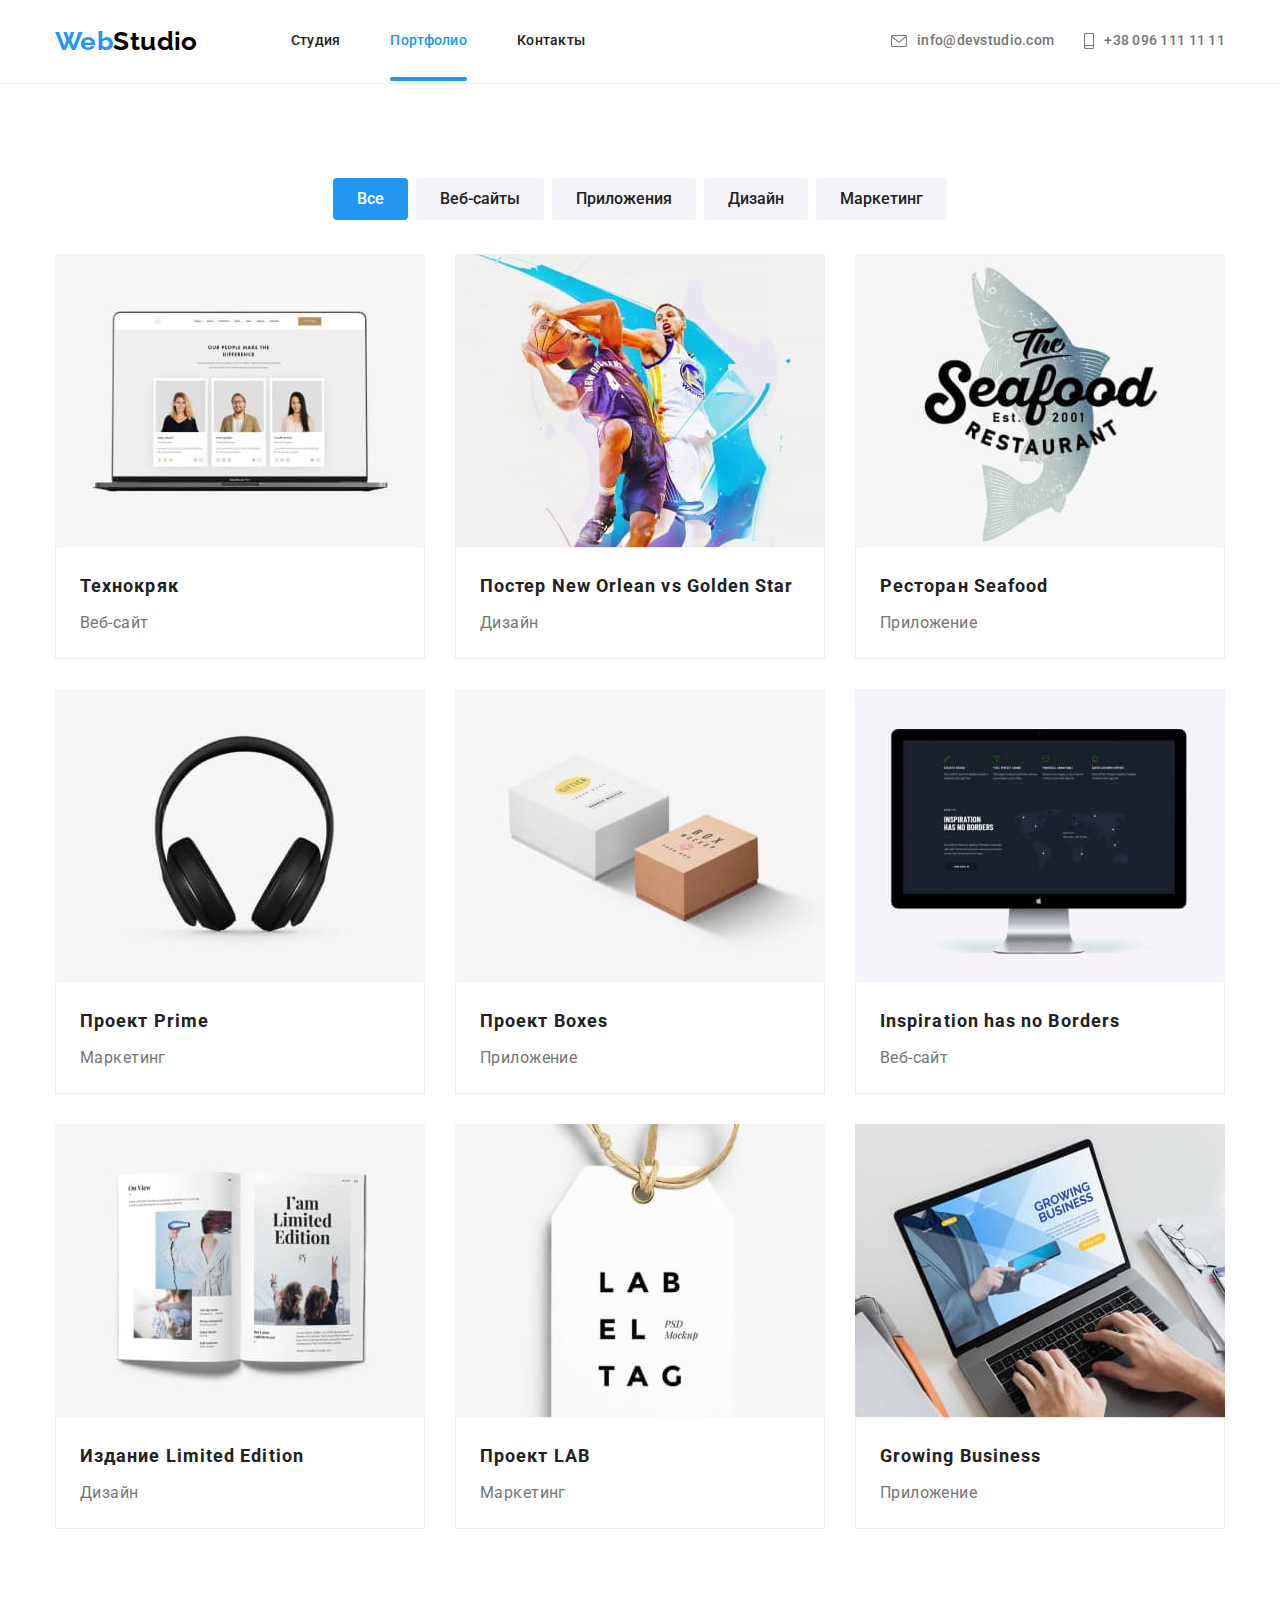
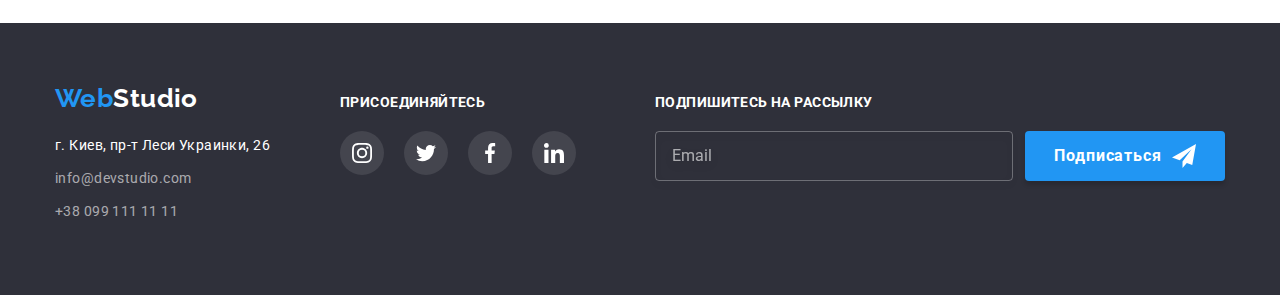
==== commit 683fbbd3: "amend code" ====
--- a/portfolio.html
+++ b/portfolio.html
@@ -28,12 +28,62 @@
   <body>
     <!--Section Header  -->
 
-    <header class="header">
+    <header class="header" data-header>
       <div class="header__wrapper container">
         <nav class="nav">
           <a class="logo header__logo link" lang="en" href="./index.html"
             ><span class="header__logo--accent">Web</span>Studio</a
           >
+          <button type="button" class="mobile-menu-btn" data-menu-button>
+            <svg class="mobile-menu-icon" width="24" height="16">
+              <use
+                class="mobile-menu-burger"
+                href="./images/icons.svg#icon-menu"
+              ></use>
+              <use
+                class="mobile-menu-close"
+                href="./images/icons.svg#menu-close"
+              ></use>
+            </svg>
+          </button>
+          <!-- Мобільне меню -->
+          <div class="mobile-menu" data-menu>
+            <ul class="mobile-menu-nav list">
+              <li class="mobile-menu-nav-item">
+                <a class="link" href="./index.html">Студия </a>
+              </li>
+              <li class="mobile-menu-nav-item">
+                <a class="link current" href="./portfolio.html">Портфолио</a>
+              </li>
+              <li class="mobile-menu-nav-item">
+                <a class="link" href="">Контакты</a>
+              </li>
+            </ul>
+
+            <ul class="mobile-menu-contacts list">
+              <li class="mobile-menu-contacts-item">
+                <a class="link accent" href=""> +38 096 111 11 11 </a>
+              </li>
+              <li class="mobile-menu-contacts-item">
+                <a class="link" href="">info@devstudio.com</a>
+              </li>
+            </ul>
+
+            <ul class="mobile-menu-socials list">
+              <li class="mobile-menu-socials-item">
+                <a class="mobile-menu-socials-link link" href=""> Instagram </a>
+              </li>
+              <li class="mobile-menu-socials-item">
+                <a class="mobile-menu-socials-link link" href="">Twitter</a>
+              </li>
+              <li class="mobile-menu-socials-item">
+                <a class="mobile-menu-socials-link link" href="">Facebook</a>
+              </li>
+              <li class="mobile-menu-socials-item">
+                <a class="mobile-menu-socials-link link" href="">LinkedIn</a>
+              </li>
+            </ul>
+          </div>
           <ul class="nav__list list">
             <li class="nav__item">
               <a class="nav__link link" href="./index.html">Студия </a>
@@ -102,7 +152,7 @@
             </li>
           </ul>
           <ul class="list card-set works-examples-list">
-            <li class="container-wrk-exmpl card-set-item">
+            <li class="container-wrk-exmpl card-set__item">
               <a
                 class="work-exmpl-link link"
                 href=""
@@ -127,13 +177,13 @@
                   </div>
                 </div>
 
-                <div class="examples-text">
+                <div class="examples-text examples-text-special">
                   <h2 class="title-wrk-exmpl">Технокряк</h2>
                   <p class="desc-wrk-exmpl">Веб-сайт</p>
                 </div>
               </a>
             </li>
-            <li class="container-wrk-exmpl card-set-item">
+            <li class="container-wrk-exmpl card-set__item">
               <a
                 class="work-exmpl-link link"
                 href=""
@@ -165,7 +215,7 @@
                 </div>
               </a>
             </li>
-            <li class="container-wrk-exmpl card-set-item">
+            <li class="container-wrk-exmpl card-set__item">
               <a
                 class="work-exmpl-link link"
                 href=""
@@ -197,7 +247,7 @@
                 </div>
               </a>
             </li>
-            <li class="container-wrk-exmpl card-set-item">
+            <li class="container-wrk-exmpl card-set__item">
               <a
                 class="work-exmpl-link link"
                 href=""
@@ -230,7 +280,7 @@
                 </div>
               </a>
             </li>
-            <li class="container-wrk-exmpl card-set-item">
+            <li class="container-wrk-exmpl card-set__item">
               <a
                 class="work-exmpl-link link"
                 href=""
@@ -263,7 +313,7 @@
                 </div>
               </a>
             </li>
-            <li class="container-wrk-exmpl card-set-item">
+            <li class="container-wrk-exmpl card-set__item">
               <a
                 class="work-exmpl-link link"
                 href=""
@@ -296,7 +346,7 @@
                 </div>
               </a>
             </li>
-            <li class="container-wrk-exmpl card-set-item">
+            <li class="container-wrk-exmpl card-set__item">
               <a
                 class="work-exmpl-link link"
                 href=""
@@ -328,7 +378,7 @@
                 </div>
               </a>
             </li>
-            <li class="container-wrk-exmpl card-set-item">
+            <li class="container-wrk-exmpl card-set__item">
               <a
                 class="work-exmpl-link link"
                 href=""
@@ -360,7 +410,7 @@
                 </div>
               </a>
             </li>
-            <li class="container-wrk-exmpl card-set-item">
+            <li class="container-wrk-exmpl card-set__item">
               <a
                 class="work-exmpl-link link"
                 href=""
@@ -509,5 +559,6 @@
         </div>
       </div>
     </footer>
+    <script src="./js/menu.js"></script>
   </body>
 </html>
--- a/css/main.min.css
+++ b/css/main.min.css
@@ -1 +1 @@
-:root{--main-font: "Roboto";--secondary-font: "Raleway";--main-txt-cl: #757575;--secondary-txt-cl: #212121;--dark-txt-cl: #000000;--white-txt-cl: #ffffff;--accent-txt-cl: #2196f3;--main-bg-cl: #ffffff;--grey-bg-cl: #f5f4fa;--dark-bg-cl: #2f303a;--btn-cl: #2196f3;--btn-active-cl: #188ce8;--items: 4;--indent: 30px;--anim: 250ms cubic-bezier(0.4, 0, 0.2, 1)}.visually-hidden{position:absolute;width:1px;height:1px;margin:-1px;border:0;padding:0;white-space:nowrap;-webkit-clip-path:inset(100%);clip-path:inset(100%);clip:rect(0 0 0 0);overflow:hidden}.clients,.works-examples,.team,.about,.features,.hero{padding-top:94px;padding-bottom:94px}body{font-family:var(--main-font),sans-serif;font-size:14px;line-height:1.71;color:var(--main-txt-cl);letter-spacing:.03em;background-color:var(--main-bg-cl)}body.no-scroll{overflow:hidden}.link{text-decoration:none}.list{list-style:none;margin:0;padding:0}h1,h2,h3,h4,p{margin:0}img{display:block;max-width:100%;height:auto}.card-set{display:-webkit-box;display:-ms-flexbox;display:flex;-ms-flex-wrap:wrap;flex-wrap:wrap;gap:var(--indent)}.card-set__item{-ms-flex-preferred-size:calc((100% - var(--indent)*var(--items))/var(--items));flex-basis:calc((100% - var(--indent)*var(--items))/var(--items))}.button{display:inline-block;margin-right:auto;margin-left:auto;min-width:200px;border-radius:4px;-webkit-box-shadow:0px 4px 4px rgba(0,0,0,.15);box-shadow:0px 4px 4px rgba(0,0,0,.15);border:rgba(0,0,0,0);background-color:var(--btn-cl);cursor:pointer;-webkit-transition:background-color var(--anim);transition:background-color var(--anim);font-family:inherit;font-weight:700;font-size:16px;line-height:1.88;display:-webkit-box;display:-ms-flexbox;display:flex;-webkit-box-align:center;-ms-flex-align:center;align-items:center;text-align:center;letter-spacing:.06em;color:var(--white-txt-cl)}.button .hero__button{padding:10px 32px}.button .hero__button:hover,.button .hero__button:focus{background-color:var(--btn-active-cl)}.container{width:1200px;padding-left:15px;padding-right:15px;margin-left:auto;margin-right:auto}.section{padding-top:94px;padding-bottom:94px}.current-link{position:relative;color:var(--accent-txt-cl);display:-webkit-box;display:-ms-flexbox;display:flex;-webkit-box-align:center;-ms-flex-align:center;align-items:center}.current-link::after{content:"";position:absolute;bottom:0;left:0;width:100%;height:4px;display:inline-block;background-color:var(--btn-cl);border-radius:2px}.section-title{font-size:36px;line-height:1.17;text-align:center;color:var(--secondary-txt-cl)}.social-media{display:-webkit-box;display:-ms-flexbox;display:flex;-webkit-box-pack:center;-ms-flex-pack:center;justify-content:center}.social-media__item:not(:last-child){margin-right:10px}.social-media__link{display:-webkit-box;display:-ms-flexbox;display:flex;-webkit-box-align:center;-ms-flex-align:center;align-items:center;-webkit-box-pack:center;-ms-flex-pack:center;justify-content:center;width:44px;height:44px;border-radius:50%;-webkit-transition:background-color var(--anim),color var(--anim);transition:background-color var(--anim),color var(--anim)}.social-media__link:hover,.social-media__link:focus{color:#fff;background-color:var(--btn-cl)}.social-media__link--grey{color:#afb1b8;background-color:#fff}.social-media__link--light{color:#fff;background-color:rgba(255,255,255,.1)}.social-media__icon{width:20px;height:20px;fill:currentColor}.logo{font-family:var(--secondary-font),sans-serif;font-weight:700;font-size:26px;line-height:1.19}.logo__footer{display:-webkit-inline-box;display:-ms-inline-flexbox;display:inline-flex;margin-bottom:20px;color:var(--white-txt-cl)}.logo__footer--accent{color:var(--accent-txt-cl)}.header__logo{color:var(--dark-txt-cl)}.header__logo--accent{color:var(--accent-txt-cl)}.form-wrapper{margin-left:93px}.form-wrapper__text{display:inline-block;margin-bottom:20px;line-height:1.14;text-transform:uppercase;color:var(--white-txt-cl)}.form-subscribe{display:-webkit-box;display:-ms-flexbox;display:flex;-webkit-box-pack:center;-ms-flex-pack:center;justify-content:center;-webkit-box-align:center;-ms-flex-align:center;align-items:center;gap:12px}.form-subscribe__button{display:-webkit-box;display:-ms-flexbox;display:flex;-webkit-box-pack:center;-ms-flex-pack:center;justify-content:center;-webkit-box-align:center;-ms-flex-align:center;align-items:center;gap:10px;min-height:50px}.form-subscribe__email{width:358px;height:50px;padding:15px 16px;background-color:rgba(0,0,0,0);outline:rgba(0,0,0,0);border:1px solid rgba(255,255,255,.3);-webkit-filter:drop-shadow(0px 4px 4px rgba(0, 0, 0, 0.15));filter:drop-shadow(0px 4px 4px rgba(0, 0, 0, 0.15));border-radius:4px;font-size:16px;line-height:1.25;display:-webkit-box;display:-ms-flexbox;display:flex;-webkit-box-align:center;-ms-flex-align:center;align-items:center;color:var(--white-txt-cl);cursor:pointer}.form-subscribe__email::-webkit-input-placeholder{font-size:16px;line-height:1.25;display:-webkit-box;display:flex;-webkit-box-align:center;align-items:center;color:rgba(255,255,255,.6)}.form-subscribe__email::-moz-placeholder{font-size:16px;line-height:1.25;display:flex;align-items:center;color:rgba(255,255,255,.6)}.form-subscribe__email:-ms-input-placeholder{font-size:16px;line-height:1.25;display:-ms-flexbox;display:flex;-ms-flex-align:center;align-items:center;color:rgba(255,255,255,.6)}.form-subscribe__email::-ms-input-placeholder{font-size:16px;line-height:1.25;display:-ms-flexbox;display:flex;-ms-flex-align:center;align-items:center;color:rgba(255,255,255,.6)}.form-subscribe__email::placeholder{font-size:16px;line-height:1.25;display:-webkit-box;display:-ms-flexbox;display:flex;-webkit-box-align:center;-ms-flex-align:center;align-items:center;color:rgba(255,255,255,.6)}.form-btn{display:block;margin-right:auto;margin-left:auto;min-width:200px;border-radius:4px;-webkit-box-shadow:0px 4px 4px rgba(0,0,0,.15);box-shadow:0px 4px 4px rgba(0,0,0,.15);border:rgba(0,0,0,0);background-color:var(--btn-cl);cursor:pointer;-webkit-transition:background-color var(--anim);transition:background-color var(--anim);padding:10px 52px;font-family:inherit;font-weight:700;font-size:16px;line-height:1.88;letter-spacing:.06em;color:var(--white-txt-cl)}.form-btn:hover,.form-btn:focus{background-color:var(--btn-active-cl)}.form-checkbox{display:-webkit-box;display:-ms-flexbox;display:flex;-webkit-box-pack:center;-ms-flex-pack:center;justify-content:center;-webkit-box-align:center;-ms-flex-align:center;align-items:center;gap:8px;margin-bottom:30px}.form-checkbox-icon{display:-webkit-box;display:-ms-flexbox;display:flex;-webkit-box-align:center;-ms-flex-align:center;align-items:center;-webkit-box-pack:center;-ms-flex-pack:center;justify-content:center;fill:var(--main-bg-cl);border:2px solid #212121;border-radius:2px;-webkit-transition:fill var(--anim),background-color var(--anim),border var(--anim);transition:fill var(--anim),background-color var(--anim),border var(--anim)}.form-checkbox-input:checked+.form-checkbox-icon{fill:var(--main-bg-cl);background-color:var(--btn-cl);border:var(--btn-cl)}.form-checkbox-agreement{-webkit-user-select:none;-moz-user-select:none;-ms-user-select:none;user-select:none}.form-checkbox-agreement-link{-webkit-text-decoration-line:underline;text-decoration-line:underline;color:var(--accent-txt-cl)}.contact-form{height:100%;display:inline-block}.contact-form-wrapper{margin-bottom:20px}.contact-form-group{display:block;position:relative;margin-bottom:10px}.contact-form-icon{position:absolute;top:11px;bottom:11px;left:12px;right:12px;-webkit-transform:translateY(100%);transform:translateY(100%);-webkit-transition:fill var(--anim);transition:fill var(--anim)}.contact-form-input:focus+.contact-form-icon{fill:var(--btn-cl)}.contact-form-input{width:448px;height:40px;padding-right:5px;padding-left:42px;background-color:rgba(0,0,0,0);outline:rgba(0,0,0,0);color:var(--secondary-txt-cl);border:1px solid rgba(33,33,33,.2);border-radius:4px;-webkit-transition:border-color var(--anim);transition:border-color var(--anim)}.contact-form-input:focus{border-color:var(--btn-cl)}.contact-form-label{display:block;margin-bottom:4px;font-size:12px;line-height:1.17;letter-spacing:.01em}.contact-form-textarea{display:block;resize:none;width:100%;height:120px;padding:12px 16px;background-color:rgba(0,0,0,0);outline:rgba(0,0,0,0);border:1px solid rgba(33,33,33,.2);border-radius:4px;-webkit-transition:border-color var(--anim);transition:border-color var(--anim)}.contact-form-textarea:focus{border-color:var(--btn-cl)}.contact-form-textarea::-webkit-input-placeholder{font-size:14px;line-height:1.17;letter-spacing:.01em;color:rgba(117,117,117,.5);-webkit-transition:border-color var(--anim);transition:border-color var(--anim)}.contact-form-textarea::-moz-placeholder{font-size:14px;line-height:1.17;letter-spacing:.01em;color:rgba(117,117,117,.5);-moz-transition:border-color var(--anim);transition:border-color var(--anim)}.contact-form-textarea:-ms-input-placeholder{font-size:14px;line-height:1.17;letter-spacing:.01em;color:rgba(117,117,117,.5);-ms-transition:border-color var(--anim);transition:border-color var(--anim)}.contact-form-textarea::-ms-input-placeholder{font-size:14px;line-height:1.17;letter-spacing:.01em;color:rgba(117,117,117,.5);-ms-transition:border-color var(--anim);transition:border-color var(--anim)}.contact-form-textarea::placeholder{font-size:14px;line-height:1.17;letter-spacing:.01em;color:rgba(117,117,117,.5);-webkit-transition:border-color var(--anim);transition:border-color var(--anim)}.backdrop{position:fixed;top:0;left:0;z-index:1000;width:100%;height:100%;background-color:rgba(0,0,0,.2);opacity:1;visibility:visible;pointer-events:initial;-webkit-transition:opacity var(--anim),visibility var(--anim);transition:opacity var(--anim),visibility var(--anim)}.backdrop.is-hidden{opacity:0;visibility:hidden;pointer-events:none}.backdrop.is-hidden .modal{-webkit-transform:translate(-50%, -50%) scale(0.75);transform:translate(-50%, -50%) scale(0.75)}.modal{padding:40px;position:absolute;top:50%;left:50%;-webkit-transform:translate(-50%, -50%) scale(1);transform:translate(-50%, -50%) scale(1);width:528px;background-color:#fff;-webkit-box-shadow:0px 1px 3px rgba(0,0,0,.12),0px 1px 1px rgba(0,0,0,.14),0px 2px 1px rgba(0,0,0,.2);box-shadow:0px 1px 3px rgba(0,0,0,.12),0px 1px 1px rgba(0,0,0,.14),0px 2px 1px rgba(0,0,0,.2);border-radius:4px;-webkit-transition:-webkit-transform var(--anim);transition:-webkit-transform var(--anim);transition:transform var(--anim);transition:transform var(--anim), -webkit-transform var(--anim)}.modal-text{display:block;margin-bottom:12px;font-weight:700;font-size:20px;line-height:1.15;text-align:center;color:var(--secondary-txt-cl)}.modal-close-btn{position:absolute;top:8px;right:8px;display:-webkit-box;display:-ms-flexbox;display:flex;-webkit-box-align:center;-ms-flex-align:center;align-items:center;-webkit-box-pack:center;-ms-flex-pack:center;justify-content:center;padding:0;width:30px;height:30px;fill:#000;background-color:var(--main-bg-cl);border-radius:50%;border:1px solid rgba(0,0,0,.1);cursor:pointer}.modal-close-btn:hover,.modal-close-btn:focus{fill:var(--btn-cl)}.button-list{display:-webkit-box;display:-ms-flexbox;display:flex;-webkit-box-pack:center;-ms-flex-pack:center;justify-content:center;margin-bottom:50px}.button-item:not(:last-child){margin-right:8px}.btn-wrk-exmpl{padding:6px 22px;font-family:inherit;font-weight:500;font-size:16px;line-height:1.62;text-align:center;color:var(--secondary-txt-cl);border-radius:4px;border-color:rgba(0,0,0,0);background-color:var(--grey-bg-cl);cursor:pointer;-webkit-transition:color var(--anim),background-color var(--anim),-webkit-box-shadow var(--anim);transition:color var(--anim),background-color var(--anim),-webkit-box-shadow var(--anim);transition:color var(--anim),background-color var(--anim),box-shadow var(--anim);transition:color var(--anim),background-color var(--anim),box-shadow var(--anim),-webkit-box-shadow var(--anim)}.btn-wrk-exmpl:hover,.btn-wrk-exmpl:focus{color:var(--white-txt-cl);background-color:var(--btn-cl);-webkit-box-shadow:0px 3px 1px rgba(0,0,0,.1),0px 1px 2px rgba(0,0,0,.08),0px 2px 2px rgba(0,0,0,.12);box-shadow:0px 3px 1px rgba(0,0,0,.1),0px 1px 2px rgba(0,0,0,.08),0px 2px 2px rgba(0,0,0,.12)}.active-btn{color:var(--white-txt-cl);background-color:var(--btn-cl)}.nav{display:-webkit-box;display:-ms-flexbox;display:flex;-webkit-box-align:center;-ms-flex-align:center;align-items:center}.nav__list{display:-webkit-box;display:-ms-flexbox;display:flex;margin-left:93px}.nav__item{margin-right:50px}.nav__item:last-child{margin-right:0}.nav__link{display:block;padding-top:32px;padding-bottom:32px;font-weight:500;line-height:1.14;letter-spacing:.02em;color:var(--secondary-txt-cl);-webkit-transition:color var(--anim);transition:color var(--anim)}.nav__link--current{color:var(--accent-txt-cl)}.nav__link:hover,.nav__link:focus{color:var(--accent-txt-cl)}.address{font-style:normal}.address__item:not(:last-child){margin-bottom:9px}.address__link{color:var(--white-txt-cl)}.header{border-bottom:1px solid #ececec}.header__wrapper{display:-webkit-box;display:-ms-flexbox;display:flex;-webkit-box-align:center;-ms-flex-align:center;align-items:center}.header-contacts{display:-webkit-box;display:-ms-flexbox;display:flex;-webkit-box-align:center;-ms-flex-align:center;align-items:center;margin-left:auto}.header-contacts__item:not(:last-child){margin-right:50px}.header-contacts__link{display:-webkit-box;display:-ms-flexbox;display:flex;-webkit-box-align:center;-ms-flex-align:center;align-items:center;padding-top:32px;padding-bottom:32px;font-weight:500;line-height:1.14;letter-spacing:.02em;color:var(--main-txt-cl);fill:#757575;-webkit-transition:color var(--anim),fill var(--anim);transition:color var(--anim),fill var(--anim)}.header-contacts__link :hover,.header-contacts__link:focus{color:var(--accent-txt-cl);fill:var(--accent-txt-cl)}.header-contacts__icon{margin-right:10px}.hero{padding-top:200px;padding-bottom:200px;max-width:1600px;margin-left:auto;margin-right:auto;background-color:var(--dark-bg-cl);background-image:-webkit-gradient(linear, left top, right top, from(rgba(47, 48, 58, 0.4)), to(rgba(47, 48, 58, 0.4))),url(../images/hero-bg-img/hero-bg-img.png);background-image:linear-gradient(to right, rgba(47, 48, 58, 0.4), rgba(47, 48, 58, 0.4)),url(../images/hero-bg-img/hero-bg-img.png);background-repeat:no-repeat;background-position:center;background-size:cover}.hero__title{width:696px;margin-left:auto;margin-right:auto;margin-bottom:30px;font-weight:900;font-size:44px;line-height:1.36;text-align:center;letter-spacing:.06em;text-transform:uppercase;color:var(--white-txt-cl)}.hero__button{padding:10px 32px}.hero__button:hover,.hero__button:focus{background-color:var(--btn-active-cl)}.features__title{margin-bottom:10px}.title{font-size:14px;text-transform:uppercase;line-height:1.14}.title--black{color:var(--secondary-txt-cl)}.features__iconfill{display:-webkit-box;display:-ms-flexbox;display:flex;-webkit-box-align:center;-ms-flex-align:center;align-items:center;-webkit-box-pack:center;-ms-flex-pack:center;justify-content:center;margin-bottom:30px;width:270px;height:120px;background-color:#f5f4fa;border-radius:4px}.about__list{--items: 3}.section__about{padding-top:0}.about__item{position:relative}.about__img{display:block}.about__title{margin-bottom:50px}.about__desc{position:absolute;bottom:0;width:100%;height:70px;display:-webkit-box;display:-ms-flexbox;display:flex;-webkit-box-pack:center;-ms-flex-pack:center;justify-content:center;-webkit-box-align:center;-ms-flex-align:center;align-items:center;font-weight:700;line-height:1.14;text-align:center;text-transform:uppercase;color:var(--white-txt-cl);background-color:rgba(47,48,58,.8)}.team{background-color:var(--grey-bg-cl)}.team__title{margin-bottom:50px}.team__item{border-radius:0px 0px 4px 4px;-webkit-box-shadow:0px 1px 3px rgba(0,0,0,.12),0px 1px 1px rgba(0,0,0,.14),0px 2px 1px rgba(0,0,0,.2);box-shadow:0px 1px 3px rgba(0,0,0,.12),0px 1px 1px rgba(0,0,0,.14),0px 2px 1px rgba(0,0,0,.2);background-color:var(--main-bg-cl)}.team__wrapper{padding:30px 0px}.team__subtitle{margin-bottom:10px;font-weight:500;font-size:16px;line-height:1.19;text-align:center;color:var(--secondary-txt-cl)}.team__position{margin-bottom:16px;font-size:16px;line-height:1.19;text-align:center;color:var(--main-txt-cl)}.social-media{display:-webkit-box;display:-ms-flexbox;display:flex;-webkit-box-pack:center;-ms-flex-pack:center;justify-content:center}.social-media__item:not(:last-child){margin-right:10px}.social-media__link{display:-webkit-box;display:-ms-flexbox;display:flex;-webkit-box-align:center;-ms-flex-align:center;align-items:center;-webkit-box-pack:center;-ms-flex-pack:center;justify-content:center;width:44px;height:44px;border-radius:50%;-webkit-transition:background-color var(--anim),color var(--anim);transition:background-color var(--anim),color var(--anim)}.social-media__link:hover,.social-media__link:focus{color:#fff;background-color:var(--btn-cl)}.social-media__link--grey{color:#afb1b8;background-color:#fff}.social-media__link--light{color:#fff;background-color:rgba(255,255,255,.1)}.social-media__icon{width:20px;height:20px;fill:currentColor}.footer{padding:60px 0px;background-color:#2f303a}.footer__wrapper{display:-webkit-box;display:-ms-flexbox;display:flex;-webkit-box-align:baseline;-ms-flex-align:baseline;align-items:baseline}.footer__link{color:rgba(255,255,255,.6);-webkit-transition:color var(--anim);transition:color var(--anim)}.footer__link:hover,.footer__link:focus{color:var(--accent-txt-cl)}.footer__socmedia{margin-left:70px}.footer__text{display:block;font-weight:700;line-height:1.14;text-transform:uppercase;margin-bottom:20px;color:var(--main-bg-cl)}.container-wrk-exmpl{background-color:var(--main-bg-cl);cursor:pointer}.work-exmpl-link{display:block;-webkit-transition:-webkit-transform var(--anim),-webkit-box-shadow var(--anim);transition:-webkit-transform var(--anim),-webkit-box-shadow var(--anim);transition:transform var(--anim),box-shadow var(--anim);transition:transform var(--anim),box-shadow var(--anim),-webkit-transform var(--anim),-webkit-box-shadow var(--anim)}.work-exmpl-link:hover,.work-exmpl-link:focus{-webkit-box-shadow:0px 1px 1px rgba(0,0,0,.12),0px 4px 4px rgba(0,0,0,.06),1px 4px 6px rgba(0,0,0,.16);box-shadow:0px 1px 1px rgba(0,0,0,.12),0px 4px 4px rgba(0,0,0,.06),1px 4px 6px rgba(0,0,0,.16)}.thumb-work-exmpl{position:relative;overflow:hidden}.examples-text{padding:20px 24px;border:1px solid #eee;border-top:0px}.title-wrk-exmpl{margin-bottom:4px;font-size:18px;line-height:2;letter-spacing:.06em;color:var(--secondary-txt-cl)}.desc-wrk-exmpl{font-size:16px;line-height:1.88;color:var(--main-txt-cl)}.portfolio-overlay{position:absolute;top:0;left:0;display:-webkit-box;display:-ms-flexbox;display:flex;-webkit-box-align:center;-ms-flex-align:center;align-items:center;-webkit-box-pack:center;-ms-flex-pack:center;justify-content:center;padding:63px 24px;-webkit-transform:translateY(100%);transform:translateY(100%);-webkit-backdrop-filter:blur(5px);backdrop-filter:blur(5px);background-color:rgba(33,150,243,.9);-webkit-transition:-webkit-transform 250ms cubic-bezier(0.4, 0, 0.2, 1);transition:-webkit-transform 250ms cubic-bezier(0.4, 0, 0.2, 1);transition:transform 250ms cubic-bezier(0.4, 0, 0.2, 1);transition:transform 250ms cubic-bezier(0.4, 0, 0.2, 1), -webkit-transform 250ms cubic-bezier(0.4, 0, 0.2, 1);width:100%;height:100%}.work-exmpl-link:hover .portfolio-overlay,.work-exmpl-link:focus .portfolio-overlayy{-webkit-transform:translateY(0);transform:translateY(0)}.portfolio-desc{font-size:18px;line-height:1.56;color:var(--white-txt-cl)}.clients__title{margin-bottom:50px}.clients__wrapper{display:-webkit-box;display:-ms-flexbox;display:flex;-webkit-box-pack:center;-ms-flex-pack:center;justify-content:center;gap:30px}.clients__iconfill{width:170px;height:92px}.clients__link{display:-webkit-box;display:-ms-flexbox;display:flex;-webkit-box-pack:center;-ms-flex-pack:center;justify-content:center;-webkit-box-align:center;-ms-flex-align:center;align-items:center;width:100%;height:100%;color:#afb1b8;border:1px solid #afb1b8;border-radius:4px;-webkit-transition:color var(--anim),border var(--anim);transition:color var(--anim),border var(--anim)}.clients__link:hover,.clients__link:focus{color:var(--accent-txt-cl);border:1px solid #2196f3}.clients__icon{fill:currentColor}/*# sourceMappingURL=main.min.css.map */+:root{--main-font: "Roboto";--secondary-font: "Raleway";--main-txt-cl: #757575;--secondary-txt-cl: #212121;--dark-txt-cl: #000000;--white-txt-cl: #ffffff;--accent-txt-cl: #2196f3;--main-bg-cl: #ffffff;--grey-bg-cl: #f5f4fa;--dark-bg-cl: #2f303a;--btn-cl: #2196f3;--btn-active-cl: #188ce8;--items: 4;--indent: 30px;--anim: 250ms cubic-bezier(0.4, 0, 0.2, 1)}.visually-hidden{position:absolute;width:1px;height:1px;margin:-1px;border:0;padding:0;white-space:nowrap;-webkit-clip-path:inset(100%);clip-path:inset(100%);clip:rect(0 0 0 0);overflow:hidden}.hero{padding-top:94px;padding-bottom:94px}body{font-family:var(--main-font),sans-serif;font-size:14px;line-height:1.71;color:var(--main-txt-cl);letter-spacing:.03em;background-color:var(--main-bg-cl);width:100%}body.no-scroll{overflow:hidden}.link{text-decoration:none}.list{list-style:none;margin:0;padding:0}h1,h2,h3,h4,p{margin:0}img{display:block;width:100%;height:auto}.card-set{display:-webkit-box;display:-ms-flexbox;display:flex;-ms-flex-wrap:wrap;flex-wrap:wrap;gap:var(--indent)}.card-set__item{-ms-flex-preferred-size:calc((100% - var(--indent)*(var(--items) - 1))/var(--items));flex-basis:calc((100% - var(--indent)*(var(--items) - 1))/var(--items))}.button{display:inline-block;margin-right:auto;margin-left:auto;min-width:200px;border-radius:4px;-webkit-box-shadow:0px 4px 4px rgba(0,0,0,.15);box-shadow:0px 4px 4px rgba(0,0,0,.15);border:rgba(0,0,0,0);background-color:var(--btn-cl);cursor:pointer;-webkit-transition:background-color var(--anim);transition:background-color var(--anim);font-family:inherit;font-weight:700;font-size:16px;line-height:1.88;display:-webkit-box;display:-ms-flexbox;display:flex;-webkit-box-align:center;-ms-flex-align:center;align-items:center;text-align:center;letter-spacing:.06em;color:var(--white-txt-cl)}.button .hero__button{padding:10px 32px}.button .hero__button:hover,.button .hero__button:focus{background-color:var(--btn-active-cl)}.container{width:100%;padding-left:15px;padding-right:15px;margin-left:auto;margin-right:auto}@media screen and (min-width: 480px){.container{max-width:480px}}@media screen and (min-width: 768px){.container{max-width:768px}}@media screen and (min-width: 1200px){.container{max-width:1200px}}.section{padding-top:94px;padding-bottom:94px}@media screen and (min-width: 768px){.nav__link--current{position:relative;color:var(--accent-txt-cl);display:-webkit-box;display:-ms-flexbox;display:flex;-webkit-box-align:center;-ms-flex-align:center;align-items:center}.nav__link--current::after{content:"";position:absolute;bottom:0;left:0;width:100%;height:4px;display:inline-block;background-color:var(--btn-cl);border-radius:2px}}.section-title{font-size:36px;line-height:1.17;text-align:center;color:var(--secondary-txt-cl)}.social-media{display:-webkit-box;display:-ms-flexbox;display:flex;-webkit-box-pack:center;-ms-flex-pack:center;justify-content:center}.social-media__item:not(:last-child){margin-right:10px}.social-media__link{display:-webkit-box;display:-ms-flexbox;display:flex;-webkit-box-align:center;-ms-flex-align:center;align-items:center;-webkit-box-pack:center;-ms-flex-pack:center;justify-content:center;width:44px;height:44px;border-radius:50%;-webkit-transition:background-color var(--anim),color var(--anim);transition:background-color var(--anim),color var(--anim)}.social-media__link:hover,.social-media__link:focus{color:#fff;background-color:var(--btn-cl)}.social-media__link--grey{color:#afb1b8;background-color:#fff}.social-media__link--light{color:#fff;background-color:rgba(255,255,255,.1)}.social-media__icon{width:20px;height:20px;fill:currentColor}.logo{font-family:var(--secondary-font),sans-serif;font-weight:700;font-size:24px;line-height:1.17}@media screen and (min-width: 1200px){.logo{font-size:26px;line-height:1.19}}.logo__footer{display:-webkit-inline-box;display:-ms-inline-flexbox;display:inline-flex;text-align:center;margin-bottom:20px;color:var(--white-txt-cl)}.logo__footer--accent{color:var(--accent-txt-cl)}.header__logo{padding:16px 0px;color:var(--dark-txt-cl)}@media screen and (min-width: 768px){.header__logo{padding:26px 0px}}.header__logo--accent{color:var(--accent-txt-cl)}@media screen and (min-width: 768px){.form-wrapper{margin-right:auto;margin-left:auto}}@media screen and (min-width: 1200px){.form-wrapper{margin-right:0}}.form-wrapper__text{display:block;margin-bottom:20px;text-align:center;line-height:1.14;text-transform:uppercase;color:var(--white-txt-cl)}@media screen and (min-width: 1200px){.form-wrapper__text{text-align:start}}.form-subscribe{display:-webkit-box;display:-ms-flexbox;display:flex;-webkit-box-pack:center;-ms-flex-pack:center;justify-content:center;-webkit-box-align:center;-ms-flex-align:center;align-items:center;-webkit-box-orient:vertical;-webkit-box-direction:normal;-ms-flex-direction:column;flex-direction:column;gap:20px}@media screen and (min-width: 1200px){.form-subscribe{-webkit-box-orient:horizontal;-webkit-box-direction:normal;-ms-flex-direction:row;flex-direction:row;gap:12px}}.form-subscribe__button{display:-webkit-box;display:-ms-flexbox;display:flex;-webkit-box-pack:center;-ms-flex-pack:center;justify-content:center;-webkit-box-align:center;-ms-flex-align:center;align-items:center;gap:10px;min-height:50px}.form-subscribe__email{width:450px;height:50px;padding:15px 16px;background-color:rgba(0,0,0,0);outline:rgba(0,0,0,0);border:1px solid rgba(255,255,255,.3);-webkit-filter:drop-shadow(0px 4px 4px rgba(0, 0, 0, 0.15));filter:drop-shadow(0px 4px 4px rgba(0, 0, 0, 0.15));border-radius:4px;font-size:16px;line-height:1.25;display:-webkit-box;display:-ms-flexbox;display:flex;-webkit-box-align:center;-ms-flex-align:center;align-items:center;color:var(--white-txt-cl);cursor:pointer}@media screen and (min-width: 1200px){.form-subscribe__email{width:358px}}.form-subscribe__email::-webkit-input-placeholder{font-size:16px;line-height:1.25;display:-webkit-box;display:flex;-webkit-box-align:center;align-items:center;color:rgba(255,255,255,.6)}.form-subscribe__email::-moz-placeholder{font-size:16px;line-height:1.25;display:flex;align-items:center;color:rgba(255,255,255,.6)}.form-subscribe__email:-ms-input-placeholder{font-size:16px;line-height:1.25;display:-ms-flexbox;display:flex;-ms-flex-align:center;align-items:center;color:rgba(255,255,255,.6)}.form-subscribe__email::-ms-input-placeholder{font-size:16px;line-height:1.25;display:-ms-flexbox;display:flex;-ms-flex-align:center;align-items:center;color:rgba(255,255,255,.6)}.form-subscribe__email::placeholder{font-size:16px;line-height:1.25;display:-webkit-box;display:-ms-flexbox;display:flex;-webkit-box-align:center;-ms-flex-align:center;align-items:center;color:rgba(255,255,255,.6)}.form-btn{display:block;margin-right:auto;margin-left:auto;min-width:200px;border-radius:4px;-webkit-box-shadow:0px 4px 4px rgba(0,0,0,.15);box-shadow:0px 4px 4px rgba(0,0,0,.15);border:rgba(0,0,0,0);background-color:var(--btn-cl);cursor:pointer;-webkit-transition:background-color var(--anim);transition:background-color var(--anim);padding:10px 52px;font-family:inherit;font-weight:700;font-size:16px;line-height:1.88;letter-spacing:.06em;color:var(--white-txt-cl)}.form-btn:hover,.form-btn:focus{background-color:var(--btn-active-cl)}.form-checkbox{display:-webkit-box;display:-ms-flexbox;display:flex;-webkit-box-pack:center;-ms-flex-pack:center;justify-content:center;-webkit-box-align:center;-ms-flex-align:center;align-items:center;gap:8px;margin-bottom:30px}.form-checkbox-icon{display:-webkit-box;display:-ms-flexbox;display:flex;-webkit-box-align:center;-ms-flex-align:center;align-items:center;-webkit-box-pack:center;-ms-flex-pack:center;justify-content:center;fill:var(--main-bg-cl);border:2px solid #212121;border-radius:2px;-webkit-transition:fill var(--anim),background-color var(--anim),border var(--anim);transition:fill var(--anim),background-color var(--anim),border var(--anim)}.form-checkbox-input:checked+.form-checkbox-icon{fill:var(--main-bg-cl);background-color:var(--btn-cl);border:var(--btn-cl)}.form-checkbox-agreement{display:inline;-webkit-user-select:none;-moz-user-select:none;-ms-user-select:none;user-select:none;font-size:12px;line-height:1.17}@media screen and (min-width: 1200px){.form-checkbox-agreement{font-size:14px;line-height:1.71}}.form-checkbox-agreement-link{-webkit-text-decoration-line:underline;text-decoration-line:underline;font-size:12px;line-height:1.17;color:var(--accent-txt-cl)}@media screen and (min-width: 1200px){.form-checkbox-agreement-link{font-size:14px;line-height:1.71}}.contact-form{height:100%;display:inline-block}.contact-form-wrapper{margin-bottom:20px}.contact-form-group{display:block;position:relative;margin-bottom:10px}.contact-form-icon{position:absolute;top:11px;bottom:11px;left:12px;right:12px;-webkit-transform:translateY(100%);transform:translateY(100%);-webkit-transition:fill var(--anim);transition:fill var(--anim)}.contact-form-input:focus+.contact-form-icon{fill:var(--btn-cl)}.contact-form-input{width:370px;height:40px;padding-right:5px;padding-left:42px;background-color:rgba(0,0,0,0);outline:rgba(0,0,0,0);color:var(--secondary-txt-cl);border:1px solid rgba(33,33,33,.2);border-radius:4px;-webkit-transition:border-color var(--anim);transition:border-color var(--anim)}@media screen and (min-width: 1200px){.contact-form-input{width:448px}}.contact-form-input:focus{border-color:var(--btn-cl)}.contact-form-label{display:block;margin-bottom:4px;font-size:12px;line-height:1.17;letter-spacing:.01em}.contact-form-textarea{display:block;resize:none;width:100%;height:120px;padding:12px 16px;background-color:rgba(0,0,0,0);outline:rgba(0,0,0,0);border:1px solid rgba(33,33,33,.2);border-radius:4px;-webkit-transition:border-color var(--anim);transition:border-color var(--anim)}.contact-form-textarea:focus{border-color:var(--btn-cl)}.contact-form-textarea::-webkit-input-placeholder{font-size:14px;line-height:1.17;letter-spacing:.01em;color:rgba(117,117,117,.5);-webkit-transition:border-color var(--anim);transition:border-color var(--anim)}.contact-form-textarea::-moz-placeholder{font-size:14px;line-height:1.17;letter-spacing:.01em;color:rgba(117,117,117,.5);-moz-transition:border-color var(--anim);transition:border-color var(--anim)}.contact-form-textarea:-ms-input-placeholder{font-size:14px;line-height:1.17;letter-spacing:.01em;color:rgba(117,117,117,.5);-ms-transition:border-color var(--anim);transition:border-color var(--anim)}.contact-form-textarea::-ms-input-placeholder{font-size:14px;line-height:1.17;letter-spacing:.01em;color:rgba(117,117,117,.5);-ms-transition:border-color var(--anim);transition:border-color var(--anim)}.contact-form-textarea::placeholder{font-size:14px;line-height:1.17;letter-spacing:.01em;color:rgba(117,117,117,.5);-webkit-transition:border-color var(--anim);transition:border-color var(--anim)}.backdrop{position:fixed;top:0;left:0;z-index:10;width:100%;height:100%;background-color:rgba(0,0,0,.2);opacity:1;visibility:visible;pointer-events:initial;-webkit-transition:opacity var(--anim),visibility var(--anim);transition:opacity var(--anim),visibility var(--anim)}.backdrop.is-hidden{opacity:0;visibility:hidden;pointer-events:none}.backdrop.is-hidden .modal{-webkit-transform:translate(-50%, -50%) scale(0.75);transform:translate(-50%, -50%) scale(0.75)}.modal{padding:40px;position:absolute;top:50%;left:50%;-webkit-transform:translate(-50%, -50%) scale(1);transform:translate(-50%, -50%) scale(1);width:450px;background-color:#fff;-webkit-box-shadow:0px 1px 3px rgba(0,0,0,.12),0px 1px 1px rgba(0,0,0,.14),0px 2px 1px rgba(0,0,0,.2);box-shadow:0px 1px 3px rgba(0,0,0,.12),0px 1px 1px rgba(0,0,0,.14),0px 2px 1px rgba(0,0,0,.2);border-radius:4px;-webkit-transition:-webkit-transform var(--anim);transition:-webkit-transform var(--anim);transition:transform var(--anim);transition:transform var(--anim), -webkit-transform var(--anim)}@media screen and (min-width: 1200px){.modal{width:528px}}.modal-text{display:block;margin-bottom:12px;font-weight:700;font-size:20px;line-height:1.5;text-align:center;color:var(--secondary-txt-cl)}@media screen and (min-width: 1200px){.modal-text{line-height:1.15}}.modal-close-btn{position:absolute;top:8px;right:8px;display:-webkit-box;display:-ms-flexbox;display:flex;-webkit-box-align:center;-ms-flex-align:center;align-items:center;-webkit-box-pack:center;-ms-flex-pack:center;justify-content:center;padding:0;width:30px;height:30px;fill:#000;background-color:var(--main-bg-cl);border-radius:50%;border:1px solid rgba(0,0,0,.1);cursor:pointer}@media screen and (min-width: 768px){.modal-close-btn{max-width:768px}.modal-close-btn:hover,.modal-close-btn:focus{fill:var(--btn-cl)}}.button-list{display:-webkit-box;display:-ms-flexbox;display:flex;-ms-flex-wrap:wrap;flex-wrap:wrap;margin-bottom:40px;row-gap:15px}@media screen and (min-width: 768px){.button-list{-webkit-box-pack:center;-ms-flex-pack:center;justify-content:center;margin-bottom:50px}}@media screen and (min-width: 768px){.button-list{-webkit-box-pack:center;-ms-flex-pack:center;justify-content:center;margin-bottom:34px}}.button-item:not(:last-child){margin-right:8px}.btn-wrk-exmpl{padding:6px 22px;font-family:inherit;font-weight:500;font-size:16px;line-height:1.62;text-align:center;color:var(--secondary-txt-cl);border-radius:4px;border-color:rgba(0,0,0,0);background-color:var(--grey-bg-cl);cursor:pointer;-webkit-transition:color var(--anim),background-color var(--anim),-webkit-box-shadow var(--anim);transition:color var(--anim),background-color var(--anim),-webkit-box-shadow var(--anim);transition:color var(--anim),background-color var(--anim),box-shadow var(--anim);transition:color var(--anim),background-color var(--anim),box-shadow var(--anim),-webkit-box-shadow var(--anim)}.btn-wrk-exmpl:hover,.btn-wrk-exmpl:focus{color:var(--white-txt-cl);background-color:var(--btn-cl);-webkit-box-shadow:0px 3px 1px rgba(0,0,0,.1),0px 1px 2px rgba(0,0,0,.08),0px 2px 2px rgba(0,0,0,.12);box-shadow:0px 3px 1px rgba(0,0,0,.1),0px 1px 2px rgba(0,0,0,.08),0px 2px 2px rgba(0,0,0,.12)}.active-btn{color:var(--white-txt-cl);background-color:var(--btn-cl)}.nav{display:-webkit-box;display:-ms-flexbox;display:flex;-webkit-box-align:center;-ms-flex-align:center;align-items:center}.nav__list{display:-webkit-box;display:-ms-flexbox;display:flex;margin-left:93px}.nav__list{display:none}@media screen and (min-width: 768px){.nav__list{display:-webkit-box;display:-ms-flexbox;display:flex;-webkit-box-align:center;-ms-flex-align:center;align-items:center}.nav__list__list{display:-webkit-box;display:-ms-flexbox;display:flex;margin-left:93px}}.nav__item{margin-right:50px}.nav__item:last-child{margin-right:0}.nav__link{display:block;padding-top:32px;padding-bottom:32px;font-weight:500;line-height:1.14;letter-spacing:.02em;color:var(--secondary-txt-cl);-webkit-transition:color var(--anim);transition:color var(--anim)}.nav__link--current{color:var(--accent-txt-cl)}.nav__link:hover,.nav__link:focus{color:var(--accent-txt-cl)}.address{font-style:normal}.address__item:not(:last-child){margin-bottom:9px}.address__link{color:var(--white-txt-cl)}.mobile-menu-btn{background-color:rgba(0,0,0,0);border:none;width:40px;height:40px;display:-webkit-box;display:-ms-flexbox;display:flex;-webkit-box-align:center;-ms-flex-align:center;align-items:center;-webkit-box-pack:center;-ms-flex-pack:center;justify-content:center;margin-left:auto;z-index:1000}@media screen and (min-width: 768px){.mobile-menu-btn{display:none}}.mobile-menu-burger{-webkit-transition:500ms;transition:500ms}.mobile-menu-btn.is-open .mobile-menu-burger{opacity:0}.mobile-menu-close{opacity:0;-webkit-transition:500ms;transition:500ms}.mobile-menu-btn.is-open .mobile-menu-close{opacity:1}.mobile-menu{position:fixed;top:0;left:0;z-index:100;-webkit-transform:translateX(100%);transform:translateX(100%);width:100vw;height:100vh;padding:48px 40px;display:-webkit-box;display:-ms-flexbox;display:flex;-webkit-box-orient:vertical;-webkit-box-direction:normal;-ms-flex-direction:column;flex-direction:column;background-color:#fff;-webkit-transition:-webkit-transform 500ms;transition:-webkit-transform 500ms;transition:transform 500ms;transition:transform 500ms, -webkit-transform 500ms}.mobile-menu.is-open{-webkit-transform:translateX(0);transform:translateX(0)}@media screen and (min-width: 768px){.mobile-menu{display:none}}.mobile-menu-nav{margin-bottom:auto}.mobile-menu-nav-item:not(:last-child){margin-bottom:32px}.mobile-menu-nav-item .link{font-weight:500;font-size:40px;line-height:47px;letter-spacing:.02em;color:var(--secondary-txt-cl)}.mobile-menu-nav-item .current{color:#2196f3}.mobile-menu-contacts{margin-bottom:64px}.mobile-menu-contacts .link{font-weight:500;font-size:24px;line-height:28px;letter-spacing:.02em;color:#757575}.mobile-menu-contacts-item:not(:last-child){margin-bottom:32px}.mobile-menu-contacts-item .accent{font-size:34px;color:#2196f3}.mobile-menu-socials{display:-webkit-box;display:-ms-flexbox;display:flex;-webkit-box-align:center;-ms-flex-align:center;align-items:center;-ms-flex-wrap:wrap;flex-wrap:wrap;gap:10px}.mobile-menu-socials-link{font-weight:500;font-size:18px;line-height:1.22;letter-spacing:.02em;color:#2196f3}.mobile-menu-socials-item:not(:last-child) .mobile-menu-socials-link{padding-right:10px;border-right:1px solid rgba(33,33,33,.2)}.header{border-bottom:1px solid #ececec;background-color:#fff}@media screen and (min-width: 768px){.header__wrapper{display:-webkit-box;display:-ms-flexbox;display:flex;-webkit-box-align:center;-ms-flex-align:center;align-items:center}}.header-contacts{display:none}@media screen and (min-width: 768px){.header-contacts{display:-webkit-box;display:-ms-flexbox;display:flex;-webkit-box-align:center;-ms-flex-align:center;align-items:center;margin-left:auto;-webkit-box-align:start;-ms-flex-align:start;align-items:flex-start;-webkit-box-orient:vertical;-webkit-box-direction:normal;-ms-flex-direction:column;flex-direction:column;-webkit-box-pack:center;-ms-flex-pack:center;justify-content:center;gap:10px}}@media screen and (min-width: 768px)and (min-width: 1200px){.header-contacts{-webkit-box-orient:horizontal;-webkit-box-direction:normal;-ms-flex-direction:row;flex-direction:row;gap:30px}}@media screen and (min-width: 768px){.header-contacts__link{display:-webkit-box;display:-ms-flexbox;display:flex;-webkit-box-align:center;-ms-flex-align:center;align-items:center;font-weight:500;line-height:1.14;letter-spacing:.02em;color:var(--main-txt-cl);fill:#757575;-webkit-transition:color var(--anim),fill var(--anim);transition:color var(--anim),fill var(--anim)}.header-contacts__link :hover,.header-contacts__link:focus{color:var(--accent-txt-cl);fill:var(--accent-txt-cl)}}@media screen and (min-width: 768px){.header-contacts__icon{margin-right:10px}}.hero{max-width:480px;padding-top:118px;padding-bottom:118px;margin-left:auto;margin-right:auto;background-color:var(--dark-bg-cl);background-image:-webkit-gradient(linear, left top, right top, from(rgba(47, 48, 58, 0.4)), to(rgba(47, 48, 58, 0.4))),url(../images/hero-bg-img/hero-bg-img.png);background-image:linear-gradient(to right, rgba(47, 48, 58, 0.4), rgba(47, 48, 58, 0.4)),url(../images/hero-bg-img/hero-bg-img.png);background-repeat:no-repeat;background-position:center;background-size:cover}@media screen and (min-width: 768px){.hero{max-width:768px}}@media screen and (min-width: 1200px){.hero{max-width:1600px;padding-top:200px;padding-bottom:200px}}.hero__title{width:360px;margin-left:auto;margin-right:auto;margin-bottom:30px;font-weight:900;font-size:26px;line-height:1.62;text-align:center;letter-spacing:.06em;text-transform:uppercase;color:#fff}@media screen and (min-width: 1200px){.hero__title{width:696px;font-weight:900;font-size:44px;line-height:1.36;text-align:center;letter-spacing:.06em;text-transform:uppercase;color:var(--white-txt-cl)}}.hero__button{padding:10px 32px}.hero__button:hover,.hero__button:focus{background-color:var(--btn-active-cl)}.features{padding-top:60px;padding-bottom:60px}@media screen and (min-width: 1200px){.features{padding-top:94px;padding-bottom:94px}}.features__title{margin-bottom:10px}.features__list{--items: 1}@media screen and (min-width: 768px){.features__list{--items: 2}}@media screen and (min-width: 1200px){.features__list{--items: 4}}.features__item{width:100%}.title{font-size:14px;text-transform:uppercase;line-height:1.14;text-align:center}@media screen and (min-width: 768px){.title{text-align:start}}.title--black{color:var(--secondary-txt-cl)}.features__iconfill{display:-webkit-box;display:-ms-flexbox;display:flex;-webkit-box-align:center;-ms-flex-align:center;align-items:center;-webkit-box-pack:center;-ms-flex-pack:center;justify-content:center;margin-bottom:30px;width:450px;height:120px;background-color:#f5f4fa;border-radius:4px}@media screen and (min-width: 768px){.features__iconfill{width:354px}}@media screen and (min-width: 1200px){.features__iconfill{width:270px}}.what-do{display:none}@media screen and (min-width: 1200px){.what-do{display:-webkit-box;display:-ms-flexbox;display:flex;padding-bottom:94px}}.what-do__title{margin-bottom:50px}.what-do__list{display:-webkit-box;display:-ms-flexbox;display:flex}.what-do__item{position:relative;display:block}.what-do__item:not(:last-child){margin-right:30px}.what-do__desc{position:absolute;bottom:0;left:0;font-weight:700;font-size:14px;line-height:1.14;letter-spacing:.03em;text-transform:uppercase;color:#fff;padding:27px 82px;display:-webkit-box;display:-ms-flexbox;display:flex;-webkit-box-align:center;-ms-flex-align:center;align-items:center;-webkit-box-pack:center;-ms-flex-pack:center;justify-content:center;width:370px;height:70px;background-color:rgba(47,48,58,.8)}.team{padding-top:60px;padding-bottom:60px;background-color:var(--grey-bg-cl)}@media screen and (min-width: 1200px){.team{padding-top:94px;padding-bottom:94px}}.team__list{--items: 1}@media screen and (min-width: 768px){.team__list{--items: 2}}@media screen and (min-width: 1200px){.team__list{--items: 4}}.team__title{margin-bottom:30px}@media screen and (min-width: 1200px){.team__title{margin-bottom:50px}}.team__item{border-radius:0px 0px 4px 4px;-webkit-box-shadow:0px 1px 3px rgba(0,0,0,.12),0px 1px 1px rgba(0,0,0,.14),0px 2px 1px rgba(0,0,0,.2);box-shadow:0px 1px 3px rgba(0,0,0,.12),0px 1px 1px rgba(0,0,0,.14),0px 2px 1px rgba(0,0,0,.2);background-color:var(--main-bg-cl)}.team__wrapper{padding:30px 0px}.team__subtitle{margin-bottom:10px;font-weight:500;font-size:16px;line-height:1.19;text-align:center;color:var(--secondary-txt-cl)}.team__position{margin-bottom:16px;font-size:16px;line-height:1.19;text-align:center;color:var(--main-txt-cl)}.social-media{display:-webkit-box;display:-ms-flexbox;display:flex;-webkit-box-pack:center;-ms-flex-pack:center;justify-content:center;gap:10px}.social-media__link{display:-webkit-box;display:-ms-flexbox;display:flex;-webkit-box-align:center;-ms-flex-align:center;align-items:center;-webkit-box-pack:center;-ms-flex-pack:center;justify-content:center;width:44px;height:44px;border-radius:50%;-webkit-transition:background-color var(--anim),color var(--anim);transition:background-color var(--anim),color var(--anim)}.social-media__link:hover,.social-media__link:focus{color:#fff;background-color:var(--btn-cl)}.social-media__link--grey{color:#afb1b8;background-color:#fff}.social-media__link--light{color:#fff;background-color:rgba(255,255,255,.1)}.social-media__icon{width:20px;height:20px;fill:currentColor}.footer{padding:60px 0px;background-color:#2f303a}.footer__wrapper{display:-webkit-box;display:-ms-flexbox;display:flex;-webkit-box-orient:vertical;-webkit-box-direction:normal;-ms-flex-direction:column;flex-direction:column}@media screen and (min-width: 768px){.footer__wrapper{-webkit-box-orient:horizontal;-webkit-box-direction:normal;-ms-flex-direction:row;flex-direction:row;-ms-flex-wrap:wrap;flex-wrap:wrap;-webkit-box-align:start;-ms-flex-align:start;align-items:flex-start;-webkit-box-align:baseline;-ms-flex-align:baseline;align-items:baseline;-ms-flex-pack:distribute;justify-content:space-around}}@media screen and (min-width: 768px)and (min-width: 1200px){.footer__wrapper{-webkit-box-orient:horizontal;-webkit-box-direction:normal;-ms-flex-direction:row;flex-direction:row;-webkit-box-align:baseline;-ms-flex-align:baseline;align-items:baseline;-webkit-box-pack:start;-ms-flex-pack:start;justify-content:flex-start}}.fotter__contacts{text-align:center;margin-bottom:60px}@media screen and (min-width: 1200px){.fotter__contacts{margin-bottom:0;margin-right:70px;text-align:start}}.footer__link{color:rgba(255,255,255,.6);-webkit-transition:color var(--anim);transition:color var(--anim)}.footer__link:hover,.footer__link:focus{color:var(--accent-txt-cl)}.footer__socmedia{text-align:center;margin-bottom:60px}@media screen and (min-width: 1200px){.footer__socmedia{text-align:start}}.footer__text{display:block;font-weight:700;line-height:1.14;text-transform:uppercase;margin-bottom:20px;color:var(--main-bg-cl)}.works-examples{padding-top:60px;padding-bottom:60px}@media screen and (min-width: 1200px){.works-examples{padding-top:94px;padding-bottom:94px}}.container-wrk-exmpl{background-color:var(--main-bg-cl);--items: 1;cursor:pointer}@media screen and (min-width: 768px){.container-wrk-exmpl{--items: 2}}@media screen and (min-width: 1200px){.container-wrk-exmpl{width:100%;--items: 3}}.work-exmpl-link{display:block;-webkit-transition:-webkit-transform var(--anim),-webkit-box-shadow var(--anim);transition:-webkit-transform var(--anim),-webkit-box-shadow var(--anim);transition:transform var(--anim),box-shadow var(--anim);transition:transform var(--anim),box-shadow var(--anim),-webkit-transform var(--anim),-webkit-box-shadow var(--anim)}.work-exmpl-link:hover,.work-exmpl-link:focus{-webkit-box-shadow:0px 1px 1px rgba(0,0,0,.12),0px 4px 4px rgba(0,0,0,.06),1px 4px 6px rgba(0,0,0,.16);box-shadow:0px 1px 1px rgba(0,0,0,.12),0px 4px 4px rgba(0,0,0,.06),1px 4px 6px rgba(0,0,0,.16)}.thumb-work-exmpl{position:relative;overflow:hidden}.examples-text{padding:20px 24px;border:1px solid #eee;border-top:0px}@media screen and (min-width: 768px){.examples-text-special{padding-top:20px;padding-bottom:56px;padding-left:24px;padding-right:24px}}@media screen and (min-width: 768px){.examples-text-special{padding:20px 24px}}.title-wrk-exmpl{margin-bottom:4px;font-size:18px;line-height:2;letter-spacing:.06em;color:var(--secondary-txt-cl)}.desc-wrk-exmpl{font-size:16px;line-height:1.88;color:var(--main-txt-cl)}.portfolio-overlay{position:absolute;top:0;left:0;display:-webkit-box;display:-ms-flexbox;display:flex;-webkit-box-align:center;-ms-flex-align:center;align-items:center;-webkit-box-pack:center;-ms-flex-pack:center;justify-content:center;padding:63px 24px;-webkit-transform:translateY(100%);transform:translateY(100%);-webkit-backdrop-filter:blur(5px);backdrop-filter:blur(5px);background-color:rgba(33,150,243,.9);-webkit-transition:-webkit-transform 250ms cubic-bezier(0.4, 0, 0.2, 1);transition:-webkit-transform 250ms cubic-bezier(0.4, 0, 0.2, 1);transition:transform 250ms cubic-bezier(0.4, 0, 0.2, 1);transition:transform 250ms cubic-bezier(0.4, 0, 0.2, 1), -webkit-transform 250ms cubic-bezier(0.4, 0, 0.2, 1);width:100%;height:100%}.work-exmpl-link:hover .portfolio-overlay,.work-exmpl-link:focus .portfolio-overlayy{-webkit-transform:translateY(0);transform:translateY(0)}.portfolio-desc{font-size:18px;line-height:1.56;color:var(--white-txt-cl)}.clients{padding-top:60px;padding-bottom:60px}@media screen and (min-width: 1200px){.clients{padding-top:94px;padding-bottom:94px}}.clients__title{margin-bottom:50px}.clients__list{--items: 2}@media screen and (min-width: 768px){.clients__list{--items: 3}}@media screen and (min-width: 1200px){.clients__list{--items: 6}}.clients__title{font-size:28px;line-height:1.18;text-align:center;color:#212121}@media screen and (min-width: 1200px){.clients__title{font-size:36px;line-height:1.14}}.clients__wrapper{display:-webkit-box;display:-ms-flexbox;display:flex;-webkit-box-pack:center;-ms-flex-pack:center;justify-content:center;gap:30px}.clients__iconfill{width:210px;height:92px}.clients__link{display:-webkit-box;display:-ms-flexbox;display:flex;-webkit-box-pack:center;-ms-flex-pack:center;justify-content:center;-webkit-box-align:center;-ms-flex-align:center;align-items:center;width:100%;height:100%;color:#afb1b8;border:1px solid #afb1b8;border-radius:4px;-webkit-transition:color var(--anim),border var(--anim);transition:color var(--anim),border var(--anim)}.clients__link:hover,.clients__link:focus{color:var(--accent-txt-cl);border:1px solid #2196f3}.clients__icon{fill:currentColor}/*# sourceMappingURL=main.min.css.map */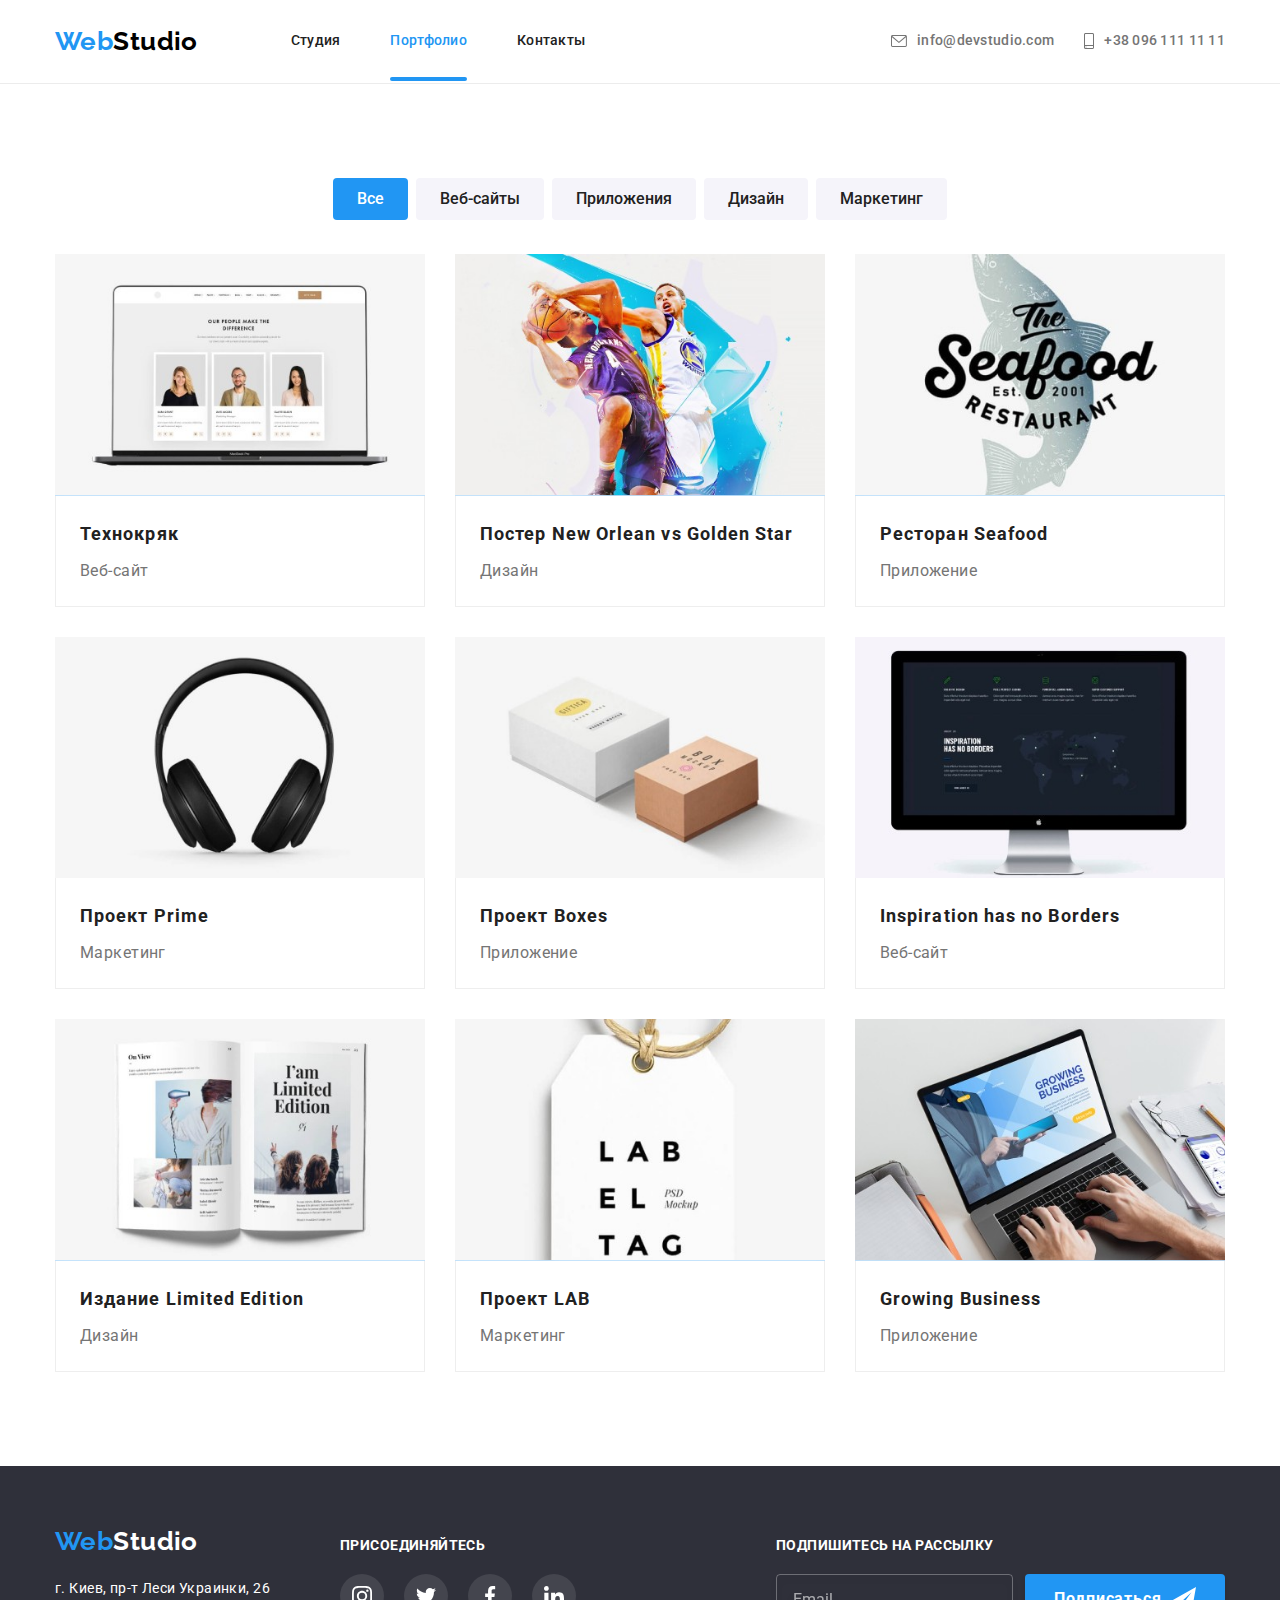
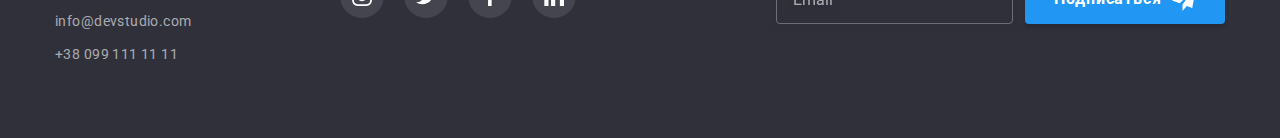
==== commit 46be848e: "adapt code" ====
--- a/portfolio.html
+++ b/portfolio.html
@@ -21,7 +21,6 @@
     />
 
     <!-- Custom styles -->
-    <link rel="stylesheet" href="./css/styles.css" />
     <link rel="stylesheet" href="./css/main.min.css" />
   </head>
 
@@ -161,12 +160,47 @@
                 aria-label="пример веб-сайта"
               >
                 <div class="thumb-work-exmpl">
-                  <img
-                    src="./images/projects/project-1.jpg"
-                    alt="Проект 1"
-                    width="370"
-                    height="294"
-                  />
+                  <!-- Тег picture -->
+                  <picture>
+                    <!-- desktop screen -->
+                    <source
+                      media="(min-width: 1200px)"
+                      srcset="
+                        ./images/projects/project-1_sm.jpg        1x,
+                        ./images/projects/project-1_sm.jpg@2x.jpg 2x
+                      "
+                      type="image/jpg"
+                    />
+
+                    <!-- tablet screen -->
+
+                    <source
+                      media="(min-width: 768px)"
+                      srcset="
+                        ./images/projects/project-1_md.jpg    1x,
+                        ./images/projects/project-1_md@2x.jpg 2x
+                      "
+                      type="image/jpg"
+                    />
+
+                    <!-- mobile screen -->
+
+                    <source
+                      media="(max-width: 767px)"
+                      srcset="
+                        ./images/projects/project-1.jpg    1x,
+                        ./images/projects/project-1@2x.jpg 2x
+                      "
+                      type="image/jpg"
+                    />
+                    <img
+                      src="./images/projects/project-1_sm.jpg "
+                      alt="Проект 1"
+                      width="450"
+                      height="294"
+                    />
+                  </picture>
+
                   <div class="portfolio-overlay">
                     <p class="portfolio-desc">
                       Ресурс предлагает комплексные предложения с разным уровнем
@@ -192,12 +226,46 @@
                 aria-label="пример дизайна"
               >
                 <div class="thumb-work-exmpl">
-                  <img
-                    src="./images/projects/project-2.jpg"
-                    alt="Проект 2"
-                    width="370"
-                    height="294"
-                  />
+                  <!-- Тег picture -->
+                  <picture>
+                    <!-- desktop screen -->
+                    <source
+                      media="(min-width: 1200px)"
+                      srcset="
+                        ./images/projects/project-2_sm.jpg        1x,
+                        ./images/projects/project-2_sm.jpg@2x.jpg 2x
+                      "
+                      type="image/jpg"
+                    />
+
+                    <!-- tablet screen -->
+
+                    <source
+                      media="(min-width: 768px)"
+                      srcset="
+                        ./images/projects/project-2_md.jpg    1x,
+                        ./images/projects/project-2_md@2x.jpg 2x
+                      "
+                      type="image/jpg"
+                    />
+
+                    <!-- mobile screen -->
+
+                    <source
+                      media="(max-width: 767px)"
+                      srcset="
+                        ./images/projects/project-2.jpg    1x,
+                        ./images/projects/project-2@2x.jpg 2x
+                      "
+                      type="image/jpg"
+                    />
+                    <img
+                      src="./images/projects/project-2_sm.jpg "
+                      alt="Проект 2"
+                      width="450"
+                      height="294"
+                    />
+                  </picture>
                   <div class="portfolio-overlay">
                     <p class="portfolio-desc">
                       Ресурс предлагает комплексные предложения с разным уровнем
@@ -224,12 +292,46 @@
                 aria-label="пример приложения"
               >
                 <div class="thumb-work-exmpl">
-                  <img
-                    src="./images/projects/project-3.jpg"
-                    alt="Проект 3"
-                    width="370"
-                    height="294"
-                  />
+                  <!-- Тег picture -->
+                  <picture>
+                    <!-- desktop screen -->
+                    <source
+                      media="(min-width: 1200px)"
+                      srcset="
+                        ./images/projects/project-3_sm.jpg        1x,
+                        ./images/projects/project-3_sm.jpg@2x.jpg 2x
+                      "
+                      type="image/jpg"
+                    />
+
+                    <!-- tablet screen -->
+
+                    <source
+                      media="(min-width: 768px)"
+                      srcset="
+                        ./images/projects/project-3_md.jpg    1x,
+                        ./images/projects/project-3_md@2x.jpg 2x
+                      "
+                      type="image/jpg"
+                    />
+
+                    <!-- mobile screen -->
+
+                    <source
+                      media="(max-width: 767px)"
+                      srcset="
+                        ./images/projects/project-3.jpg    1x,
+                        ./images/projects/project-3@2x.jpg 2x
+                      "
+                      type="image/jpg"
+                    />
+                    <img
+                      src="./images/projects/project-3_sm.jpg "
+                      alt="Проект 3"
+                      width="450"
+                      height="294"
+                    />
+                  </picture>
                   <div class="portfolio-overlay">
                     <p class="portfolio-desc">
                       Ресурс предлагает комплексные предложения с разным уровнем
@@ -256,12 +358,46 @@
                 aria-label="пример маркетинга"
               >
                 <div class="thumb-work-exmpl">
-                  <img
-                    src="./images/projects/project-4.jpg"
-                    alt="Проект 4"
-                    width="370"
-                    height="294"
-                  />
+                  <!-- Тег picture -->
+                  <picture>
+                    <!-- desktop screen -->
+                    <source
+                      media="(min-width: 1200px)"
+                      srcset="
+                        ./images/projects/project-4_sm.jpg        1x,
+                        ./images/projects/project-4_sm.jpg@2x.jpg 2x
+                      "
+                      type="image/jpg"
+                    />
+
+                    <!-- tablet screen -->
+
+                    <source
+                      media="(min-width: 768px)"
+                      srcset="
+                        ./images/projects/project-4_md.jpg    1x,
+                        ./images/projects/project-4_md@2x.jpg 2x
+                      "
+                      type="image/jpg"
+                    />
+
+                    <!-- mobile screen -->
+
+                    <source
+                      media="(max-width: 767px)"
+                      srcset="
+                        ./images/projects/project-4.jpg    1x,
+                        ./images/projects/project-4@2x.jpg 2x
+                      "
+                      type="image/jpg"
+                    />
+                    <img
+                      src="./images/projects/project-4_sm.jpg "
+                      alt="Проект 1"
+                      width="450"
+                      height="294"
+                    />
+                  </picture>
                   <div class="portfolio-overlay">
                     <p class="portfolio-desc">
                       Ресурс предлагает комплексные предложения с разным уровнем
@@ -289,12 +425,46 @@
                 aria-label="пример приложения"
               >
                 <div class="thumb-work-exmpl">
-                  <img
-                    src="./images/projects/project-5.jpg"
-                    alt="Проект 5"
-                    width="370"
-                    height="294"
-                  />
+                  <!-- Тег picture -->
+                  <picture>
+                    <!-- desktop screen -->
+                    <source
+                      media="(min-width: 1200px)"
+                      srcset="
+                        ./images/projects/project-5_sm.jpg        1x,
+                        ./images/projects/project-5_sm.jpg@2x.jpg 2x
+                      "
+                      type="image/jpg"
+                    />
+
+                    <!-- tablet screen -->
+
+                    <source
+                      media="(min-width: 768px)"
+                      srcset="
+                        ./images/projects/project-5_md.jpg    1x,
+                        ./images/projects/project-5_md@2x.jpg 2x
+                      "
+                      type="image/jpg"
+                    />
+
+                    <!-- mobile screen -->
+
+                    <source
+                      media="(max-width: 767px)"
+                      srcset="
+                        ./images/projects/project-5.jpg    1x,
+                        ./images/projects/project-5@2x.jpg 2x
+                      "
+                      type="image/jpg"
+                    />
+                    <img
+                      src="./images/projects/project-5_sm.jpg "
+                      alt="Проект 5"
+                      width="450"
+                      height="294"
+                    />
+                  </picture>
                   <div class="portfolio-overlay">
                     <p class="portfolio-desc">
                       Ресурс предлагает комплексные предложения с разным уровнем
@@ -322,12 +492,46 @@
                 aria-label="пример веб-сайта"
               >
                 <div class="thumb-work-exmpl">
-                  <img
-                    src="./images/projects/project-6.jpg"
-                    alt="Проект 6 "
-                    width="370"
-                    height="294"
-                  />
+                  <!-- Тег picture -->
+                  <picture>
+                    <!-- desktop screen -->
+                    <source
+                      media="(min-width: 1200px)"
+                      srcset="
+                        ./images/projects/project-6_sm.jpg        1x,
+                        ./images/projects/project-6_sm.jpg@2x.jpg 2x
+                      "
+                      type="image/jpg"
+                    />
+
+                    <!-- tablet screen -->
+
+                    <source
+                      media="(min-width: 768px)"
+                      srcset="
+                        ./images/projects/project-6_md.jpg    1x,
+                        ./images/projects/project-6_md@2x.jpg 2x
+                      "
+                      type="image/jpg"
+                    />
+
+                    <!-- mobile screen -->
+
+                    <source
+                      media="(max-width: 767px)"
+                      srcset="
+                        ./images/projects/project-6.jpg    1x,
+                        ./images/projects/project-6@2x.jpg 2x
+                      "
+                      type="image/jpg"
+                    />
+                    <img
+                      src="./images/projects/project-6_sm.jpg "
+                      alt="Проект 6"
+                      width="450"
+                      height="294"
+                    />
+                  </picture>
                   <div class="portfolio-overlay">
                     <p class="portfolio-desc">
                       Ресурс предлагает комплексные предложения с разным уровнем
@@ -355,12 +559,46 @@
                 aria-label="пример дизайна"
               >
                 <div class="thumb-work-exmpl">
-                  <img
-                    src="./images/projects/project-7.jpg"
-                    alt="Проект 7"
-                    width="370"
-                    height="294"
-                  />
+                  <!-- Тег picture -->
+                  <picture>
+                    <!-- desktop screen -->
+                    <source
+                      media="(min-width: 1200px)"
+                      srcset="
+                        ./images/projects/project-7_sm.jpg        1x,
+                        ./images/projects/project-7_sm.jpg@2x.jpg 2x
+                      "
+                      type="image/jpg"
+                    />
+
+                    <!-- tablet screen -->
+
+                    <source
+                      media="(min-width: 768px)"
+                      srcset="
+                        ./images/projects/project-7_md.jpg    1x,
+                        ./images/projects/project-7_md@2x.jpg 2x
+                      "
+                      type="image/jpg"
+                    />
+
+                    <!-- mobile screen -->
+
+                    <source
+                      media="(max-width: 767px)"
+                      srcset="
+                        ./images/projects/project-7.jpg    1x,
+                        ./images/projects/project-7@2x.jpg 2x
+                      "
+                      type="image/jpg"
+                    />
+                    <img
+                      src="./images/projects/project-7_sm.jpg "
+                      alt="Проект 7"
+                      width="450"
+                      height="294"
+                    />
+                  </picture>
                   <div class="portfolio-overlay">
                     <p class="portfolio-desc">
                       Ресурс предлагает комплексные предложения с разным уровнем
@@ -387,12 +625,46 @@
                 aria-label="пример маркетинга"
               >
                 <div class="thumb-work-exmpl">
-                  <img
-                    src="./images/projects/project-8.jpg"
-                    alt="Проект 8"
-                    width="370"
-                    height="294"
-                  />
+                  <!-- Тег picture -->
+                  <picture>
+                    <!-- desktop screen -->
+                    <source
+                      media="(min-width: 1200px)"
+                      srcset="
+                        ./images/projects/project-8_sm.jpg        1x,
+                        ./images/projects/project-8_sm.jpg@2x.jpg 2x
+                      "
+                      type="image/jpg"
+                    />
+
+                    <!-- tablet screen -->
+
+                    <source
+                      media="(min-width: 768px)"
+                      srcset="
+                        ./images/projects/project-8_md.jpg    1x,
+                        ./images/projects/project-8_md@2x.jpg 2x
+                      "
+                      type="image/jpg"
+                    />
+
+                    <!-- mobile screen -->
+
+                    <source
+                      media="(max-width: 767px)"
+                      srcset="
+                        ./images/projects/project-8.jpg    1x,
+                        ./images/projects/project-8@2x.jpg 2x
+                      "
+                      type="image/jpg"
+                    />
+                    <img
+                      src="./images/projects/project-8_sm.jpg "
+                      alt="Проект 8"
+                      width="450"
+                      height="294"
+                    />
+                  </picture>
                   <div class="portfolio-overlay">
                     <p class="portfolio-desc">
                       Ресурс предлагает комплексные предложения с разным уровнем
@@ -419,12 +691,46 @@
                 aria-label="пример приложения"
               >
                 <div class="thumb-work-exmpl">
-                  <img
-                    src="./images/projects/project-9.jpg"
-                    alt="Проект 9"
-                    width="370"
-                    height="294"
-                  />
+                  <!-- Тег picture -->
+                  <picture>
+                    <!-- desktop screen -->
+                    <source
+                      media="(min-width: 1200px)"
+                      srcset="
+                        ./images/projects/project-9_sm.jpg        1x,
+                        ./images/projects/project-9_sm.jpg@2x.jpg 2x
+                      "
+                      type="image/jpg"
+                    />
+
+                    <!-- tablet screen -->
+
+                    <source
+                      media="(min-width: 768px)"
+                      srcset="
+                        ./images/projects/project-9_md.jpg    1x,
+                        ./images/projects/project-9_md@2x.jpg 2x
+                      "
+                      type="image/jpg"
+                    />
+
+                    <!-- mobile screen -->
+
+                    <source
+                      media="(max-width: 767px)"
+                      srcset="
+                        ./images/projects/project-9.jpg    1x,
+                        ./images/projects/project-9@2x.jpg 2x
+                      "
+                      type="image/jpg"
+                    />
+                    <img
+                      src="./images/projects/project-9_sm.jpg "
+                      alt="Проект 9"
+                      width="450"
+                      height="294"
+                    />
+                  </picture>
                   <div class="portfolio-overlay">
                     <p class="portfolio-desc">
                       Ресурс предлагает комплексные предложения с разным уровнем
--- a/css/main.min.css
+++ b/css/main.min.css
@@ -1 +1 @@
-:root{--main-font: "Roboto";--secondary-font: "Raleway";--main-txt-cl: #757575;--secondary-txt-cl: #212121;--dark-txt-cl: #000000;--white-txt-cl: #ffffff;--accent-txt-cl: #2196f3;--main-bg-cl: #ffffff;--grey-bg-cl: #f5f4fa;--dark-bg-cl: #2f303a;--btn-cl: #2196f3;--btn-active-cl: #188ce8;--items: 4;--indent: 30px;--anim: 250ms cubic-bezier(0.4, 0, 0.2, 1)}.visually-hidden{position:absolute;width:1px;height:1px;margin:-1px;border:0;padding:0;white-space:nowrap;-webkit-clip-path:inset(100%);clip-path:inset(100%);clip:rect(0 0 0 0);overflow:hidden}.hero{padding-top:94px;padding-bottom:94px}body{font-family:var(--main-font),sans-serif;font-size:14px;line-height:1.71;color:var(--main-txt-cl);letter-spacing:.03em;background-color:var(--main-bg-cl);width:100%}body.no-scroll{overflow:hidden}.link{text-decoration:none}.list{list-style:none;margin:0;padding:0}h1,h2,h3,h4,p{margin:0}img{display:block;width:100%;height:auto}.card-set{display:-webkit-box;display:-ms-flexbox;display:flex;-ms-flex-wrap:wrap;flex-wrap:wrap;gap:var(--indent)}.card-set__item{-ms-flex-preferred-size:calc((100% - var(--indent)*(var(--items) - 1))/var(--items));flex-basis:calc((100% - var(--indent)*(var(--items) - 1))/var(--items))}.button{display:inline-block;margin-right:auto;margin-left:auto;min-width:200px;border-radius:4px;-webkit-box-shadow:0px 4px 4px rgba(0,0,0,.15);box-shadow:0px 4px 4px rgba(0,0,0,.15);border:rgba(0,0,0,0);background-color:var(--btn-cl);cursor:pointer;-webkit-transition:background-color var(--anim);transition:background-color var(--anim);font-family:inherit;font-weight:700;font-size:16px;line-height:1.88;display:-webkit-box;display:-ms-flexbox;display:flex;-webkit-box-align:center;-ms-flex-align:center;align-items:center;text-align:center;letter-spacing:.06em;color:var(--white-txt-cl)}.button .hero__button{padding:10px 32px}.button .hero__button:hover,.button .hero__button:focus{background-color:var(--btn-active-cl)}.container{width:100%;padding-left:15px;padding-right:15px;margin-left:auto;margin-right:auto}@media screen and (min-width: 480px){.container{max-width:480px}}@media screen and (min-width: 768px){.container{max-width:768px}}@media screen and (min-width: 1200px){.container{max-width:1200px}}.section{padding-top:94px;padding-bottom:94px}@media screen and (min-width: 768px){.nav__link--current{position:relative;color:var(--accent-txt-cl);display:-webkit-box;display:-ms-flexbox;display:flex;-webkit-box-align:center;-ms-flex-align:center;align-items:center}.nav__link--current::after{content:"";position:absolute;bottom:0;left:0;width:100%;height:4px;display:inline-block;background-color:var(--btn-cl);border-radius:2px}}.section-title{font-size:36px;line-height:1.17;text-align:center;color:var(--secondary-txt-cl)}.social-media{display:-webkit-box;display:-ms-flexbox;display:flex;-webkit-box-pack:center;-ms-flex-pack:center;justify-content:center}.social-media__item:not(:last-child){margin-right:10px}.social-media__link{display:-webkit-box;display:-ms-flexbox;display:flex;-webkit-box-align:center;-ms-flex-align:center;align-items:center;-webkit-box-pack:center;-ms-flex-pack:center;justify-content:center;width:44px;height:44px;border-radius:50%;-webkit-transition:background-color var(--anim),color var(--anim);transition:background-color var(--anim),color var(--anim)}.social-media__link:hover,.social-media__link:focus{color:#fff;background-color:var(--btn-cl)}.social-media__link--grey{color:#afb1b8;background-color:#fff}.social-media__link--light{color:#fff;background-color:rgba(255,255,255,.1)}.social-media__icon{width:20px;height:20px;fill:currentColor}.logo{font-family:var(--secondary-font),sans-serif;font-weight:700;font-size:24px;line-height:1.17}@media screen and (min-width: 1200px){.logo{font-size:26px;line-height:1.19}}.logo__footer{display:-webkit-inline-box;display:-ms-inline-flexbox;display:inline-flex;text-align:center;margin-bottom:20px;color:var(--white-txt-cl)}.logo__footer--accent{color:var(--accent-txt-cl)}.header__logo{padding:16px 0px;color:var(--dark-txt-cl)}@media screen and (min-width: 768px){.header__logo{padding:26px 0px}}.header__logo--accent{color:var(--accent-txt-cl)}@media screen and (min-width: 768px){.form-wrapper{margin-right:auto;margin-left:auto}}@media screen and (min-width: 1200px){.form-wrapper{margin-right:0}}.form-wrapper__text{display:block;margin-bottom:20px;text-align:center;line-height:1.14;text-transform:uppercase;color:var(--white-txt-cl)}@media screen and (min-width: 1200px){.form-wrapper__text{text-align:start}}.form-subscribe{display:-webkit-box;display:-ms-flexbox;display:flex;-webkit-box-pack:center;-ms-flex-pack:center;justify-content:center;-webkit-box-align:center;-ms-flex-align:center;align-items:center;-webkit-box-orient:vertical;-webkit-box-direction:normal;-ms-flex-direction:column;flex-direction:column;gap:20px}@media screen and (min-width: 1200px){.form-subscribe{-webkit-box-orient:horizontal;-webkit-box-direction:normal;-ms-flex-direction:row;flex-direction:row;gap:12px}}.form-subscribe__button{display:-webkit-box;display:-ms-flexbox;display:flex;-webkit-box-pack:center;-ms-flex-pack:center;justify-content:center;-webkit-box-align:center;-ms-flex-align:center;align-items:center;gap:10px;min-height:50px}.form-subscribe__email{width:450px;height:50px;padding:15px 16px;background-color:rgba(0,0,0,0);outline:rgba(0,0,0,0);border:1px solid rgba(255,255,255,.3);-webkit-filter:drop-shadow(0px 4px 4px rgba(0, 0, 0, 0.15));filter:drop-shadow(0px 4px 4px rgba(0, 0, 0, 0.15));border-radius:4px;font-size:16px;line-height:1.25;display:-webkit-box;display:-ms-flexbox;display:flex;-webkit-box-align:center;-ms-flex-align:center;align-items:center;color:var(--white-txt-cl);cursor:pointer}@media screen and (min-width: 1200px){.form-subscribe__email{width:358px}}.form-subscribe__email::-webkit-input-placeholder{font-size:16px;line-height:1.25;display:-webkit-box;display:flex;-webkit-box-align:center;align-items:center;color:rgba(255,255,255,.6)}.form-subscribe__email::-moz-placeholder{font-size:16px;line-height:1.25;display:flex;align-items:center;color:rgba(255,255,255,.6)}.form-subscribe__email:-ms-input-placeholder{font-size:16px;line-height:1.25;display:-ms-flexbox;display:flex;-ms-flex-align:center;align-items:center;color:rgba(255,255,255,.6)}.form-subscribe__email::-ms-input-placeholder{font-size:16px;line-height:1.25;display:-ms-flexbox;display:flex;-ms-flex-align:center;align-items:center;color:rgba(255,255,255,.6)}.form-subscribe__email::placeholder{font-size:16px;line-height:1.25;display:-webkit-box;display:-ms-flexbox;display:flex;-webkit-box-align:center;-ms-flex-align:center;align-items:center;color:rgba(255,255,255,.6)}.form-btn{display:block;margin-right:auto;margin-left:auto;min-width:200px;border-radius:4px;-webkit-box-shadow:0px 4px 4px rgba(0,0,0,.15);box-shadow:0px 4px 4px rgba(0,0,0,.15);border:rgba(0,0,0,0);background-color:var(--btn-cl);cursor:pointer;-webkit-transition:background-color var(--anim);transition:background-color var(--anim);padding:10px 52px;font-family:inherit;font-weight:700;font-size:16px;line-height:1.88;letter-spacing:.06em;color:var(--white-txt-cl)}.form-btn:hover,.form-btn:focus{background-color:var(--btn-active-cl)}.form-checkbox{display:-webkit-box;display:-ms-flexbox;display:flex;-webkit-box-pack:center;-ms-flex-pack:center;justify-content:center;-webkit-box-align:center;-ms-flex-align:center;align-items:center;gap:8px;margin-bottom:30px}.form-checkbox-icon{display:-webkit-box;display:-ms-flexbox;display:flex;-webkit-box-align:center;-ms-flex-align:center;align-items:center;-webkit-box-pack:center;-ms-flex-pack:center;justify-content:center;fill:var(--main-bg-cl);border:2px solid #212121;border-radius:2px;-webkit-transition:fill var(--anim),background-color var(--anim),border var(--anim);transition:fill var(--anim),background-color var(--anim),border var(--anim)}.form-checkbox-input:checked+.form-checkbox-icon{fill:var(--main-bg-cl);background-color:var(--btn-cl);border:var(--btn-cl)}.form-checkbox-agreement{display:inline;-webkit-user-select:none;-moz-user-select:none;-ms-user-select:none;user-select:none;font-size:12px;line-height:1.17}@media screen and (min-width: 1200px){.form-checkbox-agreement{font-size:14px;line-height:1.71}}.form-checkbox-agreement-link{-webkit-text-decoration-line:underline;text-decoration-line:underline;font-size:12px;line-height:1.17;color:var(--accent-txt-cl)}@media screen and (min-width: 1200px){.form-checkbox-agreement-link{font-size:14px;line-height:1.71}}.contact-form{height:100%;display:inline-block}.contact-form-wrapper{margin-bottom:20px}.contact-form-group{display:block;position:relative;margin-bottom:10px}.contact-form-icon{position:absolute;top:11px;bottom:11px;left:12px;right:12px;-webkit-transform:translateY(100%);transform:translateY(100%);-webkit-transition:fill var(--anim);transition:fill var(--anim)}.contact-form-input:focus+.contact-form-icon{fill:var(--btn-cl)}.contact-form-input{width:370px;height:40px;padding-right:5px;padding-left:42px;background-color:rgba(0,0,0,0);outline:rgba(0,0,0,0);color:var(--secondary-txt-cl);border:1px solid rgba(33,33,33,.2);border-radius:4px;-webkit-transition:border-color var(--anim);transition:border-color var(--anim)}@media screen and (min-width: 1200px){.contact-form-input{width:448px}}.contact-form-input:focus{border-color:var(--btn-cl)}.contact-form-label{display:block;margin-bottom:4px;font-size:12px;line-height:1.17;letter-spacing:.01em}.contact-form-textarea{display:block;resize:none;width:100%;height:120px;padding:12px 16px;background-color:rgba(0,0,0,0);outline:rgba(0,0,0,0);border:1px solid rgba(33,33,33,.2);border-radius:4px;-webkit-transition:border-color var(--anim);transition:border-color var(--anim)}.contact-form-textarea:focus{border-color:var(--btn-cl)}.contact-form-textarea::-webkit-input-placeholder{font-size:14px;line-height:1.17;letter-spacing:.01em;color:rgba(117,117,117,.5);-webkit-transition:border-color var(--anim);transition:border-color var(--anim)}.contact-form-textarea::-moz-placeholder{font-size:14px;line-height:1.17;letter-spacing:.01em;color:rgba(117,117,117,.5);-moz-transition:border-color var(--anim);transition:border-color var(--anim)}.contact-form-textarea:-ms-input-placeholder{font-size:14px;line-height:1.17;letter-spacing:.01em;color:rgba(117,117,117,.5);-ms-transition:border-color var(--anim);transition:border-color var(--anim)}.contact-form-textarea::-ms-input-placeholder{font-size:14px;line-height:1.17;letter-spacing:.01em;color:rgba(117,117,117,.5);-ms-transition:border-color var(--anim);transition:border-color var(--anim)}.contact-form-textarea::placeholder{font-size:14px;line-height:1.17;letter-spacing:.01em;color:rgba(117,117,117,.5);-webkit-transition:border-color var(--anim);transition:border-color var(--anim)}.backdrop{position:fixed;top:0;left:0;z-index:10;width:100%;height:100%;background-color:rgba(0,0,0,.2);opacity:1;visibility:visible;pointer-events:initial;-webkit-transition:opacity var(--anim),visibility var(--anim);transition:opacity var(--anim),visibility var(--anim)}.backdrop.is-hidden{opacity:0;visibility:hidden;pointer-events:none}.backdrop.is-hidden .modal{-webkit-transform:translate(-50%, -50%) scale(0.75);transform:translate(-50%, -50%) scale(0.75)}.modal{padding:40px;position:absolute;top:50%;left:50%;-webkit-transform:translate(-50%, -50%) scale(1);transform:translate(-50%, -50%) scale(1);width:450px;background-color:#fff;-webkit-box-shadow:0px 1px 3px rgba(0,0,0,.12),0px 1px 1px rgba(0,0,0,.14),0px 2px 1px rgba(0,0,0,.2);box-shadow:0px 1px 3px rgba(0,0,0,.12),0px 1px 1px rgba(0,0,0,.14),0px 2px 1px rgba(0,0,0,.2);border-radius:4px;-webkit-transition:-webkit-transform var(--anim);transition:-webkit-transform var(--anim);transition:transform var(--anim);transition:transform var(--anim), -webkit-transform var(--anim)}@media screen and (min-width: 1200px){.modal{width:528px}}.modal-text{display:block;margin-bottom:12px;font-weight:700;font-size:20px;line-height:1.5;text-align:center;color:var(--secondary-txt-cl)}@media screen and (min-width: 1200px){.modal-text{line-height:1.15}}.modal-close-btn{position:absolute;top:8px;right:8px;display:-webkit-box;display:-ms-flexbox;display:flex;-webkit-box-align:center;-ms-flex-align:center;align-items:center;-webkit-box-pack:center;-ms-flex-pack:center;justify-content:center;padding:0;width:30px;height:30px;fill:#000;background-color:var(--main-bg-cl);border-radius:50%;border:1px solid rgba(0,0,0,.1);cursor:pointer}@media screen and (min-width: 768px){.modal-close-btn{max-width:768px}.modal-close-btn:hover,.modal-close-btn:focus{fill:var(--btn-cl)}}.button-list{display:-webkit-box;display:-ms-flexbox;display:flex;-ms-flex-wrap:wrap;flex-wrap:wrap;margin-bottom:40px;row-gap:15px}@media screen and (min-width: 768px){.button-list{-webkit-box-pack:center;-ms-flex-pack:center;justify-content:center;margin-bottom:50px}}@media screen and (min-width: 768px){.button-list{-webkit-box-pack:center;-ms-flex-pack:center;justify-content:center;margin-bottom:34px}}.button-item:not(:last-child){margin-right:8px}.btn-wrk-exmpl{padding:6px 22px;font-family:inherit;font-weight:500;font-size:16px;line-height:1.62;text-align:center;color:var(--secondary-txt-cl);border-radius:4px;border-color:rgba(0,0,0,0);background-color:var(--grey-bg-cl);cursor:pointer;-webkit-transition:color var(--anim),background-color var(--anim),-webkit-box-shadow var(--anim);transition:color var(--anim),background-color var(--anim),-webkit-box-shadow var(--anim);transition:color var(--anim),background-color var(--anim),box-shadow var(--anim);transition:color var(--anim),background-color var(--anim),box-shadow var(--anim),-webkit-box-shadow var(--anim)}.btn-wrk-exmpl:hover,.btn-wrk-exmpl:focus{color:var(--white-txt-cl);background-color:var(--btn-cl);-webkit-box-shadow:0px 3px 1px rgba(0,0,0,.1),0px 1px 2px rgba(0,0,0,.08),0px 2px 2px rgba(0,0,0,.12);box-shadow:0px 3px 1px rgba(0,0,0,.1),0px 1px 2px rgba(0,0,0,.08),0px 2px 2px rgba(0,0,0,.12)}.active-btn{color:var(--white-txt-cl);background-color:var(--btn-cl)}.nav{display:-webkit-box;display:-ms-flexbox;display:flex;-webkit-box-align:center;-ms-flex-align:center;align-items:center}.nav__list{display:-webkit-box;display:-ms-flexbox;display:flex;margin-left:93px}.nav__list{display:none}@media screen and (min-width: 768px){.nav__list{display:-webkit-box;display:-ms-flexbox;display:flex;-webkit-box-align:center;-ms-flex-align:center;align-items:center}.nav__list__list{display:-webkit-box;display:-ms-flexbox;display:flex;margin-left:93px}}.nav__item{margin-right:50px}.nav__item:last-child{margin-right:0}.nav__link{display:block;padding-top:32px;padding-bottom:32px;font-weight:500;line-height:1.14;letter-spacing:.02em;color:var(--secondary-txt-cl);-webkit-transition:color var(--anim);transition:color var(--anim)}.nav__link--current{color:var(--accent-txt-cl)}.nav__link:hover,.nav__link:focus{color:var(--accent-txt-cl)}.address{font-style:normal}.address__item:not(:last-child){margin-bottom:9px}.address__link{color:var(--white-txt-cl)}.mobile-menu-btn{background-color:rgba(0,0,0,0);border:none;width:40px;height:40px;display:-webkit-box;display:-ms-flexbox;display:flex;-webkit-box-align:center;-ms-flex-align:center;align-items:center;-webkit-box-pack:center;-ms-flex-pack:center;justify-content:center;margin-left:auto;z-index:1000}@media screen and (min-width: 768px){.mobile-menu-btn{display:none}}.mobile-menu-burger{-webkit-transition:500ms;transition:500ms}.mobile-menu-btn.is-open .mobile-menu-burger{opacity:0}.mobile-menu-close{opacity:0;-webkit-transition:500ms;transition:500ms}.mobile-menu-btn.is-open .mobile-menu-close{opacity:1}.mobile-menu{position:fixed;top:0;left:0;z-index:100;-webkit-transform:translateX(100%);transform:translateX(100%);width:100vw;height:100vh;padding:48px 40px;display:-webkit-box;display:-ms-flexbox;display:flex;-webkit-box-orient:vertical;-webkit-box-direction:normal;-ms-flex-direction:column;flex-direction:column;background-color:#fff;-webkit-transition:-webkit-transform 500ms;transition:-webkit-transform 500ms;transition:transform 500ms;transition:transform 500ms, -webkit-transform 500ms}.mobile-menu.is-open{-webkit-transform:translateX(0);transform:translateX(0)}@media screen and (min-width: 768px){.mobile-menu{display:none}}.mobile-menu-nav{margin-bottom:auto}.mobile-menu-nav-item:not(:last-child){margin-bottom:32px}.mobile-menu-nav-item .link{font-weight:500;font-size:40px;line-height:47px;letter-spacing:.02em;color:var(--secondary-txt-cl)}.mobile-menu-nav-item .current{color:#2196f3}.mobile-menu-contacts{margin-bottom:64px}.mobile-menu-contacts .link{font-weight:500;font-size:24px;line-height:28px;letter-spacing:.02em;color:#757575}.mobile-menu-contacts-item:not(:last-child){margin-bottom:32px}.mobile-menu-contacts-item .accent{font-size:34px;color:#2196f3}.mobile-menu-socials{display:-webkit-box;display:-ms-flexbox;display:flex;-webkit-box-align:center;-ms-flex-align:center;align-items:center;-ms-flex-wrap:wrap;flex-wrap:wrap;gap:10px}.mobile-menu-socials-link{font-weight:500;font-size:18px;line-height:1.22;letter-spacing:.02em;color:#2196f3}.mobile-menu-socials-item:not(:last-child) .mobile-menu-socials-link{padding-right:10px;border-right:1px solid rgba(33,33,33,.2)}.header{border-bottom:1px solid #ececec;background-color:#fff}@media screen and (min-width: 768px){.header__wrapper{display:-webkit-box;display:-ms-flexbox;display:flex;-webkit-box-align:center;-ms-flex-align:center;align-items:center}}.header-contacts{display:none}@media screen and (min-width: 768px){.header-contacts{display:-webkit-box;display:-ms-flexbox;display:flex;-webkit-box-align:center;-ms-flex-align:center;align-items:center;margin-left:auto;-webkit-box-align:start;-ms-flex-align:start;align-items:flex-start;-webkit-box-orient:vertical;-webkit-box-direction:normal;-ms-flex-direction:column;flex-direction:column;-webkit-box-pack:center;-ms-flex-pack:center;justify-content:center;gap:10px}}@media screen and (min-width: 768px)and (min-width: 1200px){.header-contacts{-webkit-box-orient:horizontal;-webkit-box-direction:normal;-ms-flex-direction:row;flex-direction:row;gap:30px}}@media screen and (min-width: 768px){.header-contacts__link{display:-webkit-box;display:-ms-flexbox;display:flex;-webkit-box-align:center;-ms-flex-align:center;align-items:center;font-weight:500;line-height:1.14;letter-spacing:.02em;color:var(--main-txt-cl);fill:#757575;-webkit-transition:color var(--anim),fill var(--anim);transition:color var(--anim),fill var(--anim)}.header-contacts__link :hover,.header-contacts__link:focus{color:var(--accent-txt-cl);fill:var(--accent-txt-cl)}}@media screen and (min-width: 768px){.header-contacts__icon{margin-right:10px}}.hero{max-width:480px;padding-top:118px;padding-bottom:118px;margin-left:auto;margin-right:auto;background-color:var(--dark-bg-cl);background-image:-webkit-gradient(linear, left top, right top, from(rgba(47, 48, 58, 0.4)), to(rgba(47, 48, 58, 0.4))),url(../images/hero-bg-img/hero-bg-img.png);background-image:linear-gradient(to right, rgba(47, 48, 58, 0.4), rgba(47, 48, 58, 0.4)),url(../images/hero-bg-img/hero-bg-img.png);background-repeat:no-repeat;background-position:center;background-size:cover}@media screen and (min-width: 768px){.hero{max-width:768px}}@media screen and (min-width: 1200px){.hero{max-width:1600px;padding-top:200px;padding-bottom:200px}}.hero__title{width:360px;margin-left:auto;margin-right:auto;margin-bottom:30px;font-weight:900;font-size:26px;line-height:1.62;text-align:center;letter-spacing:.06em;text-transform:uppercase;color:#fff}@media screen and (min-width: 1200px){.hero__title{width:696px;font-weight:900;font-size:44px;line-height:1.36;text-align:center;letter-spacing:.06em;text-transform:uppercase;color:var(--white-txt-cl)}}.hero__button{padding:10px 32px}.hero__button:hover,.hero__button:focus{background-color:var(--btn-active-cl)}.features{padding-top:60px;padding-bottom:60px}@media screen and (min-width: 1200px){.features{padding-top:94px;padding-bottom:94px}}.features__title{margin-bottom:10px}.features__list{--items: 1}@media screen and (min-width: 768px){.features__list{--items: 2}}@media screen and (min-width: 1200px){.features__list{--items: 4}}.features__item{width:100%}.title{font-size:14px;text-transform:uppercase;line-height:1.14;text-align:center}@media screen and (min-width: 768px){.title{text-align:start}}.title--black{color:var(--secondary-txt-cl)}.features__iconfill{display:-webkit-box;display:-ms-flexbox;display:flex;-webkit-box-align:center;-ms-flex-align:center;align-items:center;-webkit-box-pack:center;-ms-flex-pack:center;justify-content:center;margin-bottom:30px;width:450px;height:120px;background-color:#f5f4fa;border-radius:4px}@media screen and (min-width: 768px){.features__iconfill{width:354px}}@media screen and (min-width: 1200px){.features__iconfill{width:270px}}.what-do{display:none}@media screen and (min-width: 1200px){.what-do{display:-webkit-box;display:-ms-flexbox;display:flex;padding-bottom:94px}}.what-do__title{margin-bottom:50px}.what-do__list{display:-webkit-box;display:-ms-flexbox;display:flex}.what-do__item{position:relative;display:block}.what-do__item:not(:last-child){margin-right:30px}.what-do__desc{position:absolute;bottom:0;left:0;font-weight:700;font-size:14px;line-height:1.14;letter-spacing:.03em;text-transform:uppercase;color:#fff;padding:27px 82px;display:-webkit-box;display:-ms-flexbox;display:flex;-webkit-box-align:center;-ms-flex-align:center;align-items:center;-webkit-box-pack:center;-ms-flex-pack:center;justify-content:center;width:370px;height:70px;background-color:rgba(47,48,58,.8)}.team{padding-top:60px;padding-bottom:60px;background-color:var(--grey-bg-cl)}@media screen and (min-width: 1200px){.team{padding-top:94px;padding-bottom:94px}}.team__list{--items: 1}@media screen and (min-width: 768px){.team__list{--items: 2}}@media screen and (min-width: 1200px){.team__list{--items: 4}}.team__title{margin-bottom:30px}@media screen and (min-width: 1200px){.team__title{margin-bottom:50px}}.team__item{border-radius:0px 0px 4px 4px;-webkit-box-shadow:0px 1px 3px rgba(0,0,0,.12),0px 1px 1px rgba(0,0,0,.14),0px 2px 1px rgba(0,0,0,.2);box-shadow:0px 1px 3px rgba(0,0,0,.12),0px 1px 1px rgba(0,0,0,.14),0px 2px 1px rgba(0,0,0,.2);background-color:var(--main-bg-cl)}.team__wrapper{padding:30px 0px}.team__subtitle{margin-bottom:10px;font-weight:500;font-size:16px;line-height:1.19;text-align:center;color:var(--secondary-txt-cl)}.team__position{margin-bottom:16px;font-size:16px;line-height:1.19;text-align:center;color:var(--main-txt-cl)}.social-media{display:-webkit-box;display:-ms-flexbox;display:flex;-webkit-box-pack:center;-ms-flex-pack:center;justify-content:center;gap:10px}.social-media__link{display:-webkit-box;display:-ms-flexbox;display:flex;-webkit-box-align:center;-ms-flex-align:center;align-items:center;-webkit-box-pack:center;-ms-flex-pack:center;justify-content:center;width:44px;height:44px;border-radius:50%;-webkit-transition:background-color var(--anim),color var(--anim);transition:background-color var(--anim),color var(--anim)}.social-media__link:hover,.social-media__link:focus{color:#fff;background-color:var(--btn-cl)}.social-media__link--grey{color:#afb1b8;background-color:#fff}.social-media__link--light{color:#fff;background-color:rgba(255,255,255,.1)}.social-media__icon{width:20px;height:20px;fill:currentColor}.footer{padding:60px 0px;background-color:#2f303a}.footer__wrapper{display:-webkit-box;display:-ms-flexbox;display:flex;-webkit-box-orient:vertical;-webkit-box-direction:normal;-ms-flex-direction:column;flex-direction:column}@media screen and (min-width: 768px){.footer__wrapper{-webkit-box-orient:horizontal;-webkit-box-direction:normal;-ms-flex-direction:row;flex-direction:row;-ms-flex-wrap:wrap;flex-wrap:wrap;-webkit-box-align:start;-ms-flex-align:start;align-items:flex-start;-webkit-box-align:baseline;-ms-flex-align:baseline;align-items:baseline;-ms-flex-pack:distribute;justify-content:space-around}}@media screen and (min-width: 768px)and (min-width: 1200px){.footer__wrapper{-webkit-box-orient:horizontal;-webkit-box-direction:normal;-ms-flex-direction:row;flex-direction:row;-webkit-box-align:baseline;-ms-flex-align:baseline;align-items:baseline;-webkit-box-pack:start;-ms-flex-pack:start;justify-content:flex-start}}.fotter__contacts{text-align:center;margin-bottom:60px}@media screen and (min-width: 1200px){.fotter__contacts{margin-bottom:0;margin-right:70px;text-align:start}}.footer__link{color:rgba(255,255,255,.6);-webkit-transition:color var(--anim);transition:color var(--anim)}.footer__link:hover,.footer__link:focus{color:var(--accent-txt-cl)}.footer__socmedia{text-align:center;margin-bottom:60px}@media screen and (min-width: 1200px){.footer__socmedia{text-align:start}}.footer__text{display:block;font-weight:700;line-height:1.14;text-transform:uppercase;margin-bottom:20px;color:var(--main-bg-cl)}.works-examples{padding-top:60px;padding-bottom:60px}@media screen and (min-width: 1200px){.works-examples{padding-top:94px;padding-bottom:94px}}.container-wrk-exmpl{background-color:var(--main-bg-cl);--items: 1;cursor:pointer}@media screen and (min-width: 768px){.container-wrk-exmpl{--items: 2}}@media screen and (min-width: 1200px){.container-wrk-exmpl{width:100%;--items: 3}}.work-exmpl-link{display:block;-webkit-transition:-webkit-transform var(--anim),-webkit-box-shadow var(--anim);transition:-webkit-transform var(--anim),-webkit-box-shadow var(--anim);transition:transform var(--anim),box-shadow var(--anim);transition:transform var(--anim),box-shadow var(--anim),-webkit-transform var(--anim),-webkit-box-shadow var(--anim)}.work-exmpl-link:hover,.work-exmpl-link:focus{-webkit-box-shadow:0px 1px 1px rgba(0,0,0,.12),0px 4px 4px rgba(0,0,0,.06),1px 4px 6px rgba(0,0,0,.16);box-shadow:0px 1px 1px rgba(0,0,0,.12),0px 4px 4px rgba(0,0,0,.06),1px 4px 6px rgba(0,0,0,.16)}.thumb-work-exmpl{position:relative;overflow:hidden}.examples-text{padding:20px 24px;border:1px solid #eee;border-top:0px}@media screen and (min-width: 768px){.examples-text-special{padding-top:20px;padding-bottom:56px;padding-left:24px;padding-right:24px}}@media screen and (min-width: 768px){.examples-text-special{padding:20px 24px}}.title-wrk-exmpl{margin-bottom:4px;font-size:18px;line-height:2;letter-spacing:.06em;color:var(--secondary-txt-cl)}.desc-wrk-exmpl{font-size:16px;line-height:1.88;color:var(--main-txt-cl)}.portfolio-overlay{position:absolute;top:0;left:0;display:-webkit-box;display:-ms-flexbox;display:flex;-webkit-box-align:center;-ms-flex-align:center;align-items:center;-webkit-box-pack:center;-ms-flex-pack:center;justify-content:center;padding:63px 24px;-webkit-transform:translateY(100%);transform:translateY(100%);-webkit-backdrop-filter:blur(5px);backdrop-filter:blur(5px);background-color:rgba(33,150,243,.9);-webkit-transition:-webkit-transform 250ms cubic-bezier(0.4, 0, 0.2, 1);transition:-webkit-transform 250ms cubic-bezier(0.4, 0, 0.2, 1);transition:transform 250ms cubic-bezier(0.4, 0, 0.2, 1);transition:transform 250ms cubic-bezier(0.4, 0, 0.2, 1), -webkit-transform 250ms cubic-bezier(0.4, 0, 0.2, 1);width:100%;height:100%}.work-exmpl-link:hover .portfolio-overlay,.work-exmpl-link:focus .portfolio-overlayy{-webkit-transform:translateY(0);transform:translateY(0)}.portfolio-desc{font-size:18px;line-height:1.56;color:var(--white-txt-cl)}.clients{padding-top:60px;padding-bottom:60px}@media screen and (min-width: 1200px){.clients{padding-top:94px;padding-bottom:94px}}.clients__title{margin-bottom:50px}.clients__list{--items: 2}@media screen and (min-width: 768px){.clients__list{--items: 3}}@media screen and (min-width: 1200px){.clients__list{--items: 6}}.clients__title{font-size:28px;line-height:1.18;text-align:center;color:#212121}@media screen and (min-width: 1200px){.clients__title{font-size:36px;line-height:1.14}}.clients__wrapper{display:-webkit-box;display:-ms-flexbox;display:flex;-webkit-box-pack:center;-ms-flex-pack:center;justify-content:center;gap:30px}.clients__iconfill{width:210px;height:92px}.clients__link{display:-webkit-box;display:-ms-flexbox;display:flex;-webkit-box-pack:center;-ms-flex-pack:center;justify-content:center;-webkit-box-align:center;-ms-flex-align:center;align-items:center;width:100%;height:100%;color:#afb1b8;border:1px solid #afb1b8;border-radius:4px;-webkit-transition:color var(--anim),border var(--anim);transition:color var(--anim),border var(--anim)}.clients__link:hover,.clients__link:focus{color:var(--accent-txt-cl);border:1px solid #2196f3}.clients__icon{fill:currentColor}/*# sourceMappingURL=main.min.css.map */+:root{--main-font: "Roboto";--secondary-font: "Raleway";--main-txt-cl: #757575;--secondary-txt-cl: #212121;--dark-txt-cl: #000000;--white-txt-cl: #ffffff;--accent-txt-cl: #2196f3;--main-bg-cl: #ffffff;--grey-bg-cl: #f5f4fa;--dark-bg-cl: #2f303a;--btn-cl: #2196f3;--btn-active-cl: #188ce8;--items: 4;--indent: 30px;--anim: 250ms cubic-bezier(0.4, 0, 0.2, 1)}.visually-hidden{position:absolute;width:1px;height:1px;margin:-1px;border:0;padding:0;white-space:nowrap;-webkit-clip-path:inset(100%);clip-path:inset(100%);clip:rect(0 0 0 0);overflow:hidden}.hero{padding-top:94px;padding-bottom:94px}body{font-family:var(--main-font),sans-serif;font-size:14px;line-height:1.71;color:var(--main-txt-cl);letter-spacing:.03em;background-color:var(--main-bg-cl);width:100%}body.no-scroll{overflow:hidden}.link{text-decoration:none}.list{list-style:none;margin:0;padding:0}h1,h2,h3,h4,p{margin:0}img{display:block;max-width:100%;height:auto}.button{display:inline-block;margin-right:auto;margin-left:auto;min-width:200px;border-radius:4px;-webkit-box-shadow:0px 4px 4px rgba(0,0,0,.15);box-shadow:0px 4px 4px rgba(0,0,0,.15);border:rgba(0,0,0,0);background-color:var(--btn-cl);cursor:pointer;-webkit-transition:background-color var(--anim);transition:background-color var(--anim);font-family:inherit;font-weight:700;font-size:16px;line-height:1.88;display:-webkit-box;display:-ms-flexbox;display:flex;-webkit-box-align:center;-ms-flex-align:center;align-items:center;text-align:center;letter-spacing:.06em;color:var(--white-txt-cl)}.button .hero__button{padding:10px 32px}.button .hero__button:hover,.button .hero__button:focus{background-color:var(--btn-active-cl)}.card-set{display:-webkit-box;display:-ms-flexbox;display:flex;-ms-flex-wrap:wrap;flex-wrap:wrap;gap:var(--indent)}.card-set__item{-ms-flex-preferred-size:calc((100% - var(--indent)*(var(--items) - 1))/var(--items));flex-basis:calc((100% - var(--indent)*(var(--items) - 1))/var(--items))}.container{width:100%;padding-left:15px;padding-right:15px;margin-left:auto;margin-right:auto}@media screen and (min-width: 480px){.container{max-width:480px}}@media screen and (min-width: 768px){.container{max-width:768px}}@media screen and (min-width: 1200px){.container{max-width:1200px}}.section{padding-top:94px;padding-bottom:94px}@media screen and (min-width: 768px){.nav__link--current{position:relative;color:var(--accent-txt-cl);display:-webkit-box;display:-ms-flexbox;display:flex;-webkit-box-align:center;-ms-flex-align:center;align-items:center}.nav__link--current::after{content:"";position:absolute;bottom:0;left:0;width:100%;height:4px;display:inline-block;background-color:var(--btn-cl);border-radius:2px}}.section-title{font-size:36px;line-height:1.17;text-align:center;color:var(--secondary-txt-cl)}.social-media{display:-webkit-box;display:-ms-flexbox;display:flex;-webkit-box-pack:center;-ms-flex-pack:center;justify-content:center}.social-media__item:not(:last-child){margin-right:10px}.social-media__link{display:-webkit-box;display:-ms-flexbox;display:flex;-webkit-box-align:center;-ms-flex-align:center;align-items:center;-webkit-box-pack:center;-ms-flex-pack:center;justify-content:center;width:44px;height:44px;border-radius:50%;-webkit-transition:background-color var(--anim),color var(--anim);transition:background-color var(--anim),color var(--anim)}.social-media__link:hover,.social-media__link:focus{color:#fff;background-color:var(--btn-cl)}.social-media__link--grey{color:#afb1b8;background-color:#fff}.social-media__link--light{color:#fff;background-color:rgba(255,255,255,.1)}.social-media__icon{width:20px;height:20px;fill:currentColor}.logo{font-family:var(--secondary-font),sans-serif;font-weight:700;font-size:24px;line-height:1.17}@media screen and (min-width: 1200px){.logo{font-size:26px;line-height:1.19}}.logo__footer{display:-webkit-inline-box;display:-ms-inline-flexbox;display:inline-flex;text-align:center;margin-bottom:20px;color:var(--white-txt-cl)}.logo__footer--accent{color:var(--accent-txt-cl)}.header__logo{padding:16px 0px;color:var(--dark-txt-cl)}@media screen and (min-width: 768px){.header__logo{padding:26px 0px}}.header__logo--accent{color:var(--accent-txt-cl)}@media screen and (min-width: 768px){.form-wrapper{margin-right:auto;margin-left:auto}}@media screen and (min-width: 1200px){.form-wrapper{margin-right:0}}.form-wrapper__text{display:block;margin-bottom:20px;text-align:center;line-height:1.14;text-transform:uppercase;color:var(--white-txt-cl)}@media screen and (min-width: 1200px){.form-wrapper__text{text-align:start}}.form-subscribe{display:-webkit-box;display:-ms-flexbox;display:flex;-webkit-box-pack:center;-ms-flex-pack:center;justify-content:center;-webkit-box-align:center;-ms-flex-align:center;align-items:center;-webkit-box-orient:vertical;-webkit-box-direction:normal;-ms-flex-direction:column;flex-direction:column;gap:20px}@media screen and (min-width: 1200px){.form-subscribe{-webkit-box-orient:horizontal;-webkit-box-direction:normal;-ms-flex-direction:row;flex-direction:row;gap:12px}}.form-subscribe__button{display:-webkit-box;display:-ms-flexbox;display:flex;-webkit-box-pack:center;-ms-flex-pack:center;justify-content:center;-webkit-box-align:center;-ms-flex-align:center;align-items:center;gap:10px;min-height:50px}.form-subscribe__email{max-width:450px;height:50px;padding:15px 16px;background-color:rgba(0,0,0,0);outline:rgba(0,0,0,0);border:1px solid rgba(255,255,255,.3);-webkit-filter:drop-shadow(0px 4px 4px rgba(0, 0, 0, 0.15));filter:drop-shadow(0px 4px 4px rgba(0, 0, 0, 0.15));border-radius:4px;font-size:16px;line-height:1.25;display:-webkit-box;display:-ms-flexbox;display:flex;-webkit-box-align:center;-ms-flex-align:center;align-items:center;color:var(--white-txt-cl);cursor:pointer}@media screen and (min-width: 1200px){.form-subscribe__email{max-width:358px}}.form-subscribe__email::-webkit-input-placeholder{font-size:16px;line-height:1.25;display:-webkit-box;display:flex;-webkit-box-align:center;align-items:center;color:rgba(255,255,255,.6)}.form-subscribe__email::-moz-placeholder{font-size:16px;line-height:1.25;display:flex;align-items:center;color:rgba(255,255,255,.6)}.form-subscribe__email:-ms-input-placeholder{font-size:16px;line-height:1.25;display:-ms-flexbox;display:flex;-ms-flex-align:center;align-items:center;color:rgba(255,255,255,.6)}.form-subscribe__email::-ms-input-placeholder{font-size:16px;line-height:1.25;display:-ms-flexbox;display:flex;-ms-flex-align:center;align-items:center;color:rgba(255,255,255,.6)}.form-subscribe__email::placeholder{font-size:16px;line-height:1.25;display:-webkit-box;display:-ms-flexbox;display:flex;-webkit-box-align:center;-ms-flex-align:center;align-items:center;color:rgba(255,255,255,.6)}.form-btn{display:block;margin-right:auto;margin-left:auto;min-width:200px;border-radius:4px;-webkit-box-shadow:0px 4px 4px rgba(0,0,0,.15);box-shadow:0px 4px 4px rgba(0,0,0,.15);border:rgba(0,0,0,0);background-color:var(--btn-cl);cursor:pointer;-webkit-transition:background-color var(--anim);transition:background-color var(--anim);padding:10px 52px;font-family:inherit;font-weight:700;font-size:16px;line-height:1.88;letter-spacing:.06em;color:var(--white-txt-cl)}.form-btn:hover,.form-btn:focus{background-color:var(--btn-active-cl)}.form-checkbox{display:-webkit-box;display:-ms-flexbox;display:flex;-webkit-box-pack:center;-ms-flex-pack:center;justify-content:center;-webkit-box-align:center;-ms-flex-align:center;align-items:center;gap:8px;margin-bottom:30px}.form-checkbox-icon{display:-webkit-box;display:-ms-flexbox;display:flex;-webkit-box-align:center;-ms-flex-align:center;align-items:center;-webkit-box-pack:center;-ms-flex-pack:center;justify-content:center;fill:var(--main-bg-cl);border:2px solid #212121;border-radius:2px;-webkit-transition:fill var(--anim),background-color var(--anim),border var(--anim);transition:fill var(--anim),background-color var(--anim),border var(--anim)}.form-checkbox-input:checked+.form-checkbox-icon{fill:var(--main-bg-cl);background-color:var(--btn-cl);border:var(--btn-cl)}.form-checkbox-agreement{display:inline;-webkit-user-select:none;-moz-user-select:none;-ms-user-select:none;user-select:none;font-size:12px;line-height:1.17}@media screen and (min-width: 1200px){.form-checkbox-agreement{font-size:14px;line-height:1.71}}.form-checkbox-agreement-link{-webkit-text-decoration-line:underline;text-decoration-line:underline;font-size:12px;line-height:1.17;color:var(--accent-txt-cl)}@media screen and (min-width: 1200px){.form-checkbox-agreement-link{font-size:14px;line-height:1.71}}.contact-form{height:100%;display:inline-block}.contact-form-wrapper{margin-bottom:20px}.contact-form-group{display:block;position:relative;margin-bottom:10px}.contact-form-icon{position:absolute;top:11px;bottom:11px;left:12px;right:12px;-webkit-transform:translateY(100%);transform:translateY(100%);-webkit-transition:fill var(--anim);transition:fill var(--anim)}.contact-form-input:focus+.contact-form-icon{fill:var(--btn-cl)}.contact-form-input{width:370px;height:40px;padding-right:5px;padding-left:42px;background-color:rgba(0,0,0,0);outline:rgba(0,0,0,0);color:var(--secondary-txt-cl);border:1px solid rgba(33,33,33,.2);border-radius:4px;-webkit-transition:border-color var(--anim);transition:border-color var(--anim)}@media screen and (min-width: 1200px){.contact-form-input{width:448px}}.contact-form-input:focus{border-color:var(--btn-cl)}.contact-form-label{display:block;margin-bottom:4px;font-size:12px;line-height:1.17;letter-spacing:.01em}.contact-form-textarea{display:block;resize:none;width:100%;height:120px;padding:12px 16px;background-color:rgba(0,0,0,0);outline:rgba(0,0,0,0);border:1px solid rgba(33,33,33,.2);border-radius:4px;-webkit-transition:border-color var(--anim);transition:border-color var(--anim)}.contact-form-textarea:focus{border-color:var(--btn-cl)}.contact-form-textarea::-webkit-input-placeholder{font-size:14px;line-height:1.17;letter-spacing:.01em;color:rgba(117,117,117,.5);-webkit-transition:border-color var(--anim);transition:border-color var(--anim)}.contact-form-textarea::-moz-placeholder{font-size:14px;line-height:1.17;letter-spacing:.01em;color:rgba(117,117,117,.5);-moz-transition:border-color var(--anim);transition:border-color var(--anim)}.contact-form-textarea:-ms-input-placeholder{font-size:14px;line-height:1.17;letter-spacing:.01em;color:rgba(117,117,117,.5);-ms-transition:border-color var(--anim);transition:border-color var(--anim)}.contact-form-textarea::-ms-input-placeholder{font-size:14px;line-height:1.17;letter-spacing:.01em;color:rgba(117,117,117,.5);-ms-transition:border-color var(--anim);transition:border-color var(--anim)}.contact-form-textarea::placeholder{font-size:14px;line-height:1.17;letter-spacing:.01em;color:rgba(117,117,117,.5);-webkit-transition:border-color var(--anim);transition:border-color var(--anim)}.backdrop{position:fixed;top:0;left:0;z-index:10;width:100%;height:100%;background-color:rgba(0,0,0,.2);opacity:1;visibility:visible;pointer-events:initial;-webkit-transition:opacity var(--anim),visibility var(--anim);transition:opacity var(--anim),visibility var(--anim)}.backdrop.is-hidden{opacity:0;visibility:hidden;pointer-events:none}.backdrop.is-hidden .modal{-webkit-transform:translate(-50%, -50%) scale(0.75);transform:translate(-50%, -50%) scale(0.75)}.modal{padding:40px;position:absolute;top:50%;left:50%;-webkit-transform:translate(-50%, -50%) scale(1);transform:translate(-50%, -50%) scale(1);max-width:450px;background-color:#fff;-webkit-box-shadow:0px 1px 3px rgba(0,0,0,.12),0px 1px 1px rgba(0,0,0,.14),0px 2px 1px rgba(0,0,0,.2);box-shadow:0px 1px 3px rgba(0,0,0,.12),0px 1px 1px rgba(0,0,0,.14),0px 2px 1px rgba(0,0,0,.2);border-radius:4px;-webkit-transition:-webkit-transform var(--anim);transition:-webkit-transform var(--anim);transition:transform var(--anim);transition:transform var(--anim), -webkit-transform var(--anim)}@media screen and (min-width: 1200px){.modal{max-width:528px}}.modal-text{display:block;margin-bottom:12px;font-weight:700;font-size:20px;line-height:1.5;text-align:center;color:var(--secondary-txt-cl)}@media screen and (min-width: 1200px){.modal-text{line-height:1.15}}.modal-close-btn{position:absolute;top:8px;right:8px;display:-webkit-box;display:-ms-flexbox;display:flex;-webkit-box-align:center;-ms-flex-align:center;align-items:center;-webkit-box-pack:center;-ms-flex-pack:center;justify-content:center;padding:0;width:30px;height:30px;fill:#000;background-color:var(--main-bg-cl);border-radius:50%;border:1px solid rgba(0,0,0,.1);cursor:pointer}@media screen and (min-width: 768px){.modal-close-btn{max-width:768px}.modal-close-btn:hover,.modal-close-btn:focus{fill:var(--btn-cl)}}.button-list{display:-webkit-box;display:-ms-flexbox;display:flex;-ms-flex-wrap:wrap;flex-wrap:wrap;margin-bottom:40px;row-gap:15px}@media screen and (min-width: 768px){.button-list{-webkit-box-pack:center;-ms-flex-pack:center;justify-content:center;margin-bottom:50px}}@media screen and (min-width: 768px){.button-list{-webkit-box-pack:center;-ms-flex-pack:center;justify-content:center;margin-bottom:34px}}.button-item:not(:last-child){margin-right:8px}.btn-wrk-exmpl{padding:6px 22px;font-family:inherit;font-weight:500;font-size:16px;line-height:1.62;text-align:center;color:var(--secondary-txt-cl);border-radius:4px;border-color:rgba(0,0,0,0);background-color:var(--grey-bg-cl);cursor:pointer;-webkit-transition:color var(--anim),background-color var(--anim),-webkit-box-shadow var(--anim);transition:color var(--anim),background-color var(--anim),-webkit-box-shadow var(--anim);transition:color var(--anim),background-color var(--anim),box-shadow var(--anim);transition:color var(--anim),background-color var(--anim),box-shadow var(--anim),-webkit-box-shadow var(--anim)}.btn-wrk-exmpl:hover,.btn-wrk-exmpl:focus{color:var(--white-txt-cl);background-color:var(--btn-cl);-webkit-box-shadow:0px 3px 1px rgba(0,0,0,.1),0px 1px 2px rgba(0,0,0,.08),0px 2px 2px rgba(0,0,0,.12);box-shadow:0px 3px 1px rgba(0,0,0,.1),0px 1px 2px rgba(0,0,0,.08),0px 2px 2px rgba(0,0,0,.12)}.active-btn{color:var(--white-txt-cl);background-color:var(--btn-cl)}.nav{display:-webkit-box;display:-ms-flexbox;display:flex;-webkit-box-align:center;-ms-flex-align:center;align-items:center}.nav__list{display:-webkit-box;display:-ms-flexbox;display:flex;margin-left:93px}.nav__list{display:none}@media screen and (min-width: 768px){.nav__list{display:-webkit-box;display:-ms-flexbox;display:flex;-webkit-box-align:center;-ms-flex-align:center;align-items:center}.nav__list__list{display:-webkit-box;display:-ms-flexbox;display:flex;margin-left:93px}}.nav__item{margin-right:50px}.nav__item:last-child{margin-right:0}.nav__link{display:block;padding-top:32px;padding-bottom:32px;font-weight:500;line-height:1.14;letter-spacing:.02em;color:var(--secondary-txt-cl);-webkit-transition:color var(--anim);transition:color var(--anim)}.nav__link--current{color:var(--accent-txt-cl)}.nav__link:hover,.nav__link:focus{color:var(--accent-txt-cl)}.address{font-style:normal}.address__item:not(:last-child){margin-bottom:9px}.address__link{color:var(--white-txt-cl)}.mobile-menu-btn{background-color:rgba(0,0,0,0);border:none;width:40px;height:40px;display:-webkit-box;display:-ms-flexbox;display:flex;-webkit-box-align:center;-ms-flex-align:center;align-items:center;-webkit-box-pack:center;-ms-flex-pack:center;justify-content:center;margin-left:auto;z-index:1000}@media screen and (min-width: 768px){.mobile-menu-btn{display:none}}.mobile-menu-burger{-webkit-transition:500ms;transition:500ms}.mobile-menu-btn.is-open .mobile-menu-burger{opacity:0}.mobile-menu-close{opacity:0;-webkit-transition:500ms;transition:500ms}.mobile-menu-btn.is-open .mobile-menu-close{opacity:1}.mobile-menu{position:fixed;top:0;left:0;z-index:100;-webkit-transform:translateX(100%);transform:translateX(100%);width:100vw;height:100vh;padding:48px 40px;display:-webkit-box;display:-ms-flexbox;display:flex;-webkit-box-orient:vertical;-webkit-box-direction:normal;-ms-flex-direction:column;flex-direction:column;background-color:#fff;-webkit-transition:-webkit-transform 500ms;transition:-webkit-transform 500ms;transition:transform 500ms;transition:transform 500ms, -webkit-transform 500ms}.mobile-menu.is-open{-webkit-transform:translateX(0);transform:translateX(0)}@media screen and (min-width: 768px){.mobile-menu{display:none}}.mobile-menu-nav{margin-bottom:auto}.mobile-menu-nav-item:not(:last-child){margin-bottom:32px}.mobile-menu-nav-item .link{font-weight:500;font-size:40px;line-height:47px;letter-spacing:.02em;color:var(--secondary-txt-cl)}.mobile-menu-nav-item .current{color:#2196f3}.mobile-menu-contacts{margin-bottom:64px}.mobile-menu-contacts .link{font-weight:500;font-size:24px;line-height:28px;letter-spacing:.02em;color:#757575}.mobile-menu-contacts-item:not(:last-child){margin-bottom:32px}.mobile-menu-contacts-item .accent{font-size:34px;color:#2196f3}.mobile-menu-socials{display:-webkit-box;display:-ms-flexbox;display:flex;-webkit-box-align:center;-ms-flex-align:center;align-items:center;-ms-flex-wrap:wrap;flex-wrap:wrap;gap:10px}.mobile-menu-socials-link{font-weight:500;font-size:18px;line-height:1.22;letter-spacing:.02em;color:#2196f3}.mobile-menu-socials-item:not(:last-child) .mobile-menu-socials-link{padding-right:10px;border-right:1px solid rgba(33,33,33,.2)}.header{border-bottom:1px solid #ececec;background-color:#fff}@media screen and (min-width: 768px){.header__wrapper{display:-webkit-box;display:-ms-flexbox;display:flex;-webkit-box-align:center;-ms-flex-align:center;align-items:center}}.header-contacts{display:none}@media screen and (min-width: 768px){.header-contacts{display:-webkit-box;display:-ms-flexbox;display:flex;-webkit-box-align:center;-ms-flex-align:center;align-items:center;margin-left:auto;-webkit-box-align:start;-ms-flex-align:start;align-items:flex-start;-webkit-box-orient:vertical;-webkit-box-direction:normal;-ms-flex-direction:column;flex-direction:column;-webkit-box-pack:center;-ms-flex-pack:center;justify-content:center;gap:10px}}@media screen and (min-width: 768px)and (min-width: 1200px){.header-contacts{-webkit-box-orient:horizontal;-webkit-box-direction:normal;-ms-flex-direction:row;flex-direction:row;gap:30px}}@media screen and (min-width: 768px){.header-contacts__link{display:-webkit-box;display:-ms-flexbox;display:flex;-webkit-box-align:center;-ms-flex-align:center;align-items:center;font-weight:500;line-height:1.14;letter-spacing:.02em;color:var(--main-txt-cl);fill:#757575}}@media screen and (min-width: 768px)and (min-width: 768px){.header-contacts__link{-webkit-transition:color var(--anim),fill var(--anim);transition:color var(--anim),fill var(--anim)}.header-contacts__link:hover,.header-contacts__link:focus{color:var(--accent-txt-cl);fill:var(--accent-txt-cl)}}@media screen and (min-width: 768px){.header-contacts__icon{margin-right:10px}}.hero{max-width:100vw;padding-top:118px;padding-bottom:118px;margin-left:auto;margin-right:auto;background-color:var(--dark-bg-cl);background-position:center;background-repeat:no-repeat;background-size:cover;background-image:-webkit-gradient(linear, left top, right top, from(rgba(47, 48, 58, 0.4)), to(rgba(47, 48, 58, 0.4))),url(../images/hero-bg-img/hero_sm.jpg);background-image:linear-gradient(to right, rgba(47, 48, 58, 0.4), rgba(47, 48, 58, 0.4)),url(../images/hero-bg-img/hero_sm.jpg)}@media screen and (min-width: 768px){.hero{max-width:100vw}}@media screen and (min-width: 1200px){.hero{max-width:100vw;padding-top:200px;padding-bottom:200px}}@media(min-device-pixel-ratio: 2),(-webkit-min-device-pixel-ratio: 2),(min-resolution: 192dpi),(min-resolution: 2dppx){.hero{background-image:-webkit-gradient(linear, left top, right top, from(rgba(47, 48, 58, 0.4)), to(rgba(47, 48, 58, 0.4))),url(../../images/hero-bg-img/hero_sm@2x.jpg);background-image:linear-gradient(to right, rgba(47, 48, 58, 0.4), rgba(47, 48, 58, 0.4)),url(../../images/hero-bg-img/hero_sm@2x.jpg)}}@media screen and (min-width: 768px){.hero{background-image:-webkit-gradient(linear, left top, right top, from(rgba(47, 48, 58, 0.4)), to(rgba(47, 48, 58, 0.4))),url(../images/hero-bg-img/hero_md.jpg);background-image:linear-gradient(to right, rgba(47, 48, 58, 0.4), rgba(47, 48, 58, 0.4)),url(../images/hero-bg-img/hero_md.jpg)}}@media screen and (min-width: 768px)and (min-device-pixel-ratio: 2),screen and (min-width: 768px)and (-webkit-min-device-pixel-ratio: 2),screen and (min-width: 768px)and (min-resolution: 192dpi),screen and (min-width: 768px)and (min-resolution: 2dppx){.hero{background-image:-webkit-gradient(linear, left top, right top, from(rgba(47, 48, 58, 0.4)), to(rgba(47, 48, 58, 0.4))),url(../../images/hero-bg-img/hero_md@2x.jpg);background-image:linear-gradient(to right, rgba(47, 48, 58, 0.4), rgba(47, 48, 58, 0.4)),url(../../images/hero-bg-img/hero_md@2x.jpg)}}@media screen and (min-width: 1200px){.hero{background-image:-webkit-gradient(linear, left top, right top, from(rgba(47, 48, 58, 0.4)), to(rgba(47, 48, 58, 0.4))),url(../images/hero-bg-img/hero_lg.jpg);background-image:linear-gradient(to right, rgba(47, 48, 58, 0.4), rgba(47, 48, 58, 0.4)),url(../images/hero-bg-img/hero_lg.jpg)}}@media screen and (min-width: 1200px)and (min-device-pixel-ratio: 2),screen and (min-width: 1200px)and (-webkit-min-device-pixel-ratio: 2),screen and (min-width: 1200px)and (min-resolution: 192dpi),screen and (min-width: 1200px)and (min-resolution: 2dppx){.hero{background-image:-webkit-gradient(linear, left top, right top, from(rgba(47, 48, 58, 0.4)), to(rgba(47, 48, 58, 0.4))),url(../../images/hero-bg-img/hero_lg@2x.jpg);background-image:linear-gradient(to right, rgba(47, 48, 58, 0.4), rgba(47, 48, 58, 0.4)),url(../../images/hero-bg-img/hero_lg@2x.jpg)}}.hero__title{margin-left:auto;margin-right:auto;margin-bottom:30px;font-weight:900;font-size:26px;line-height:1.62;text-align:center;letter-spacing:.06em;text-transform:uppercase;color:#fff}@media screen and (min-width: 1200px){.hero__title{width:696px;font-weight:900;font-size:44px;line-height:1.36;text-align:center;letter-spacing:.06em;text-transform:uppercase;color:var(--white-txt-cl)}}.hero__button{padding:10px 32px}.hero__button:hover,.hero__button:focus{background-color:var(--btn-active-cl)}.features{padding-top:60px;padding-bottom:60px}@media screen and (min-width: 1200px){.features{padding-top:94px;padding-bottom:94px}}.features__title{margin-bottom:10px}.features__list{--items: 1}@media screen and (min-width: 768px){.features__list{--items: 2}}@media screen and (min-width: 1200px){.features__list{--items: 4}}.features__item{width:100%}.title{font-size:14px;text-transform:uppercase;line-height:1.14;text-align:center}@media screen and (min-width: 768px){.title{text-align:start}}.title--black{color:var(--secondary-txt-cl)}.features__iconfill{display:-webkit-box;display:-ms-flexbox;display:flex;-webkit-box-align:center;-ms-flex-align:center;align-items:center;-webkit-box-pack:center;-ms-flex-pack:center;justify-content:center;margin-bottom:30px;max-width:450px;height:120px;background-color:#f5f4fa;border-radius:4px}@media screen and (min-width: 768px){.features__iconfill{max-width:354px}}@media screen and (min-width: 1200px){.features__iconfill{max-width:270px}}.what-do{display:none}@media screen and (min-width: 1200px){.what-do{display:-webkit-box;display:-ms-flexbox;display:flex;padding-bottom:94px}}.what-do__title{margin-bottom:50px}.what-do__list{display:-webkit-box;display:-ms-flexbox;display:flex}.what-do__item{position:relative;display:block}.what-do__item:not(:last-child){margin-right:30px}.what-do__desc{position:absolute;bottom:0;left:0;font-weight:700;font-size:14px;line-height:1.14;letter-spacing:.03em;text-transform:uppercase;color:#fff;padding:27px 82px;display:-webkit-box;display:-ms-flexbox;display:flex;-webkit-box-align:center;-ms-flex-align:center;align-items:center;-webkit-box-pack:center;-ms-flex-pack:center;justify-content:center;max-width:370px;height:70px;background-color:rgba(47,48,58,.8)}.team{padding-top:60px;padding-bottom:60px;background-color:var(--grey-bg-cl)}@media screen and (min-width: 1200px){.team{padding-top:94px;padding-bottom:94px}}.team__list{--items: 1}@media screen and (min-width: 768px){.team__list{--items: 2}}@media screen and (min-width: 1200px){.team__list{--items: 4}}.team__title{margin-bottom:30px}@media screen and (min-width: 1200px){.team__title{margin-bottom:50px}}.team__item{border-radius:0px 0px 4px 4px;-webkit-box-shadow:0px 1px 3px rgba(0,0,0,.12),0px 1px 1px rgba(0,0,0,.14),0px 2px 1px rgba(0,0,0,.2);box-shadow:0px 1px 3px rgba(0,0,0,.12),0px 1px 1px rgba(0,0,0,.14),0px 2px 1px rgba(0,0,0,.2);background-color:var(--main-bg-cl)}.team__wrapper{padding:30px 0px}.team__subtitle{margin-bottom:10px;font-weight:500;font-size:16px;line-height:1.19;text-align:center;color:var(--secondary-txt-cl)}.team__position{margin-bottom:16px;font-size:16px;line-height:1.19;text-align:center;color:var(--main-txt-cl)}.social-media{display:-webkit-box;display:-ms-flexbox;display:flex;-webkit-box-pack:center;-ms-flex-pack:center;justify-content:center;gap:10px}.social-media__link{display:-webkit-box;display:-ms-flexbox;display:flex;-webkit-box-align:center;-ms-flex-align:center;align-items:center;-webkit-box-pack:center;-ms-flex-pack:center;justify-content:center;width:44px;height:44px;border-radius:50%;-webkit-transition:background-color var(--anim),color var(--anim);transition:background-color var(--anim),color var(--anim)}.social-media__link:hover,.social-media__link:focus{color:#fff;background-color:var(--btn-cl)}.social-media__link--grey{color:#afb1b8;background-color:#fff}.social-media__link--light{color:#fff;background-color:rgba(255,255,255,.1)}.social-media__icon{width:20px;height:20px;fill:currentColor}.footer{padding:60px 0px;background-color:#2f303a}.footer__wrapper{display:-webkit-box;display:-ms-flexbox;display:flex;-webkit-box-orient:vertical;-webkit-box-direction:normal;-ms-flex-direction:column;flex-direction:column}@media screen and (min-width: 768px){.footer__wrapper{-webkit-box-orient:horizontal;-webkit-box-direction:normal;-ms-flex-direction:row;flex-direction:row;-ms-flex-wrap:wrap;flex-wrap:wrap;-webkit-box-align:start;-ms-flex-align:start;align-items:flex-start;-webkit-box-align:baseline;-ms-flex-align:baseline;align-items:baseline;-ms-flex-pack:distribute;justify-content:space-around}}@media screen and (min-width: 768px)and (min-width: 1200px){.footer__wrapper{-webkit-box-orient:horizontal;-webkit-box-direction:normal;-ms-flex-direction:row;flex-direction:row;-webkit-box-align:baseline;-ms-flex-align:baseline;align-items:baseline;-webkit-box-pack:start;-ms-flex-pack:start;justify-content:flex-start}}.fotter__contacts{text-align:center;margin-bottom:60px}@media screen and (min-width: 1200px){.fotter__contacts{margin-bottom:0;margin-right:70px;text-align:start}}.footer__link{color:rgba(255,255,255,.6);-webkit-transition:color var(--anim);transition:color var(--anim)}.footer__link:hover,.footer__link:focus{color:var(--accent-txt-cl)}.footer__socmedia{text-align:center;margin-bottom:60px}@media screen and (min-width: 1200px){.footer__socmedia{text-align:start}}.footer__text{display:block;font-weight:700;line-height:1.14;text-transform:uppercase;margin-bottom:20px;color:var(--main-bg-cl)}.works-examples{padding-top:60px;padding-bottom:60px}@media screen and (min-width: 1200px){.works-examples{padding-top:94px;padding-bottom:94px}}.container-wrk-exmpl{background-color:var(--main-bg-cl);--items: 1;cursor:pointer}@media screen and (min-width: 768px){.container-wrk-exmpl{--items: 2}}@media screen and (min-width: 1200px){.container-wrk-exmpl{width:100%;--items: 3}}.work-exmpl-link{display:block;-webkit-transition:-webkit-transform var(--anim),-webkit-box-shadow var(--anim);transition:-webkit-transform var(--anim),-webkit-box-shadow var(--anim);transition:transform var(--anim),box-shadow var(--anim);transition:transform var(--anim),box-shadow var(--anim),-webkit-transform var(--anim),-webkit-box-shadow var(--anim)}.work-exmpl-link:hover,.work-exmpl-link:focus{-webkit-box-shadow:0px 1px 1px rgba(0,0,0,.12),0px 4px 4px rgba(0,0,0,.06),1px 4px 6px rgba(0,0,0,.16);box-shadow:0px 1px 1px rgba(0,0,0,.12),0px 4px 4px rgba(0,0,0,.06),1px 4px 6px rgba(0,0,0,.16)}.thumb-work-exmpl{position:relative;overflow:hidden}.examples-text{padding:20px 24px;border:1px solid #eee;border-top:0px}@media screen and (min-width: 768px){.examples-text-special{padding-top:20px;padding-bottom:56px;padding-left:24px;padding-right:24px}}@media screen and (min-width: 1200px){.examples-text-special{padding:20px 24px}}.title-wrk-exmpl{margin-bottom:4px;font-size:18px;line-height:2;letter-spacing:.06em;color:var(--secondary-txt-cl)}.desc-wrk-exmpl{font-size:16px;line-height:1.88;color:var(--main-txt-cl)}.portfolio-overlay{position:absolute;top:0;left:0;display:-webkit-box;display:-ms-flexbox;display:flex;-webkit-box-align:center;-ms-flex-align:center;align-items:center;-webkit-box-pack:center;-ms-flex-pack:center;justify-content:center;padding:63px 24px;-webkit-transform:translateY(100%);transform:translateY(100%);-webkit-backdrop-filter:blur(5px);backdrop-filter:blur(5px);background-color:rgba(33,150,243,.9);-webkit-transition:-webkit-transform 250ms cubic-bezier(0.4, 0, 0.2, 1);transition:-webkit-transform 250ms cubic-bezier(0.4, 0, 0.2, 1);transition:transform 250ms cubic-bezier(0.4, 0, 0.2, 1);transition:transform 250ms cubic-bezier(0.4, 0, 0.2, 1), -webkit-transform 250ms cubic-bezier(0.4, 0, 0.2, 1);width:100%;height:100%}.work-exmpl-link:hover .portfolio-overlay,.work-exmpl-link:focus .portfolio-overlayy{-webkit-transform:translateY(0);transform:translateY(0)}.portfolio-desc{font-size:18px;line-height:1.56;color:var(--white-txt-cl)}.clients{padding-top:60px;padding-bottom:60px}@media screen and (min-width: 1200px){.clients{padding-top:94px;padding-bottom:94px}}.clients__title{margin-bottom:50px}.clients__list{--items: 2}@media screen and (min-width: 768px){.clients__list{--items: 3}}@media screen and (min-width: 1200px){.clients__list{--items: 6}}.clients__title{font-size:28px;line-height:1.18;text-align:center;color:#212121}@media screen and (min-width: 1200px){.clients__title{font-size:36px;line-height:1.14}}.clients__wrapper{display:-webkit-box;display:-ms-flexbox;display:flex;-webkit-box-pack:center;-ms-flex-pack:center;justify-content:center;gap:30px}.clients__iconfill{width:210px;height:92px}.clients__link{display:-webkit-box;display:-ms-flexbox;display:flex;-webkit-box-pack:center;-ms-flex-pack:center;justify-content:center;-webkit-box-align:center;-ms-flex-align:center;align-items:center;width:100%;height:100%;color:#afb1b8;border:1px solid #afb1b8;border-radius:4px;-webkit-transition:color var(--anim),border var(--anim);transition:color var(--anim),border var(--anim)}.clients__link:hover,.clients__link:focus{color:var(--accent-txt-cl);border:1px solid #2196f3}.clients__icon{fill:currentColor}/*# sourceMappingURL=main.min.css.map */